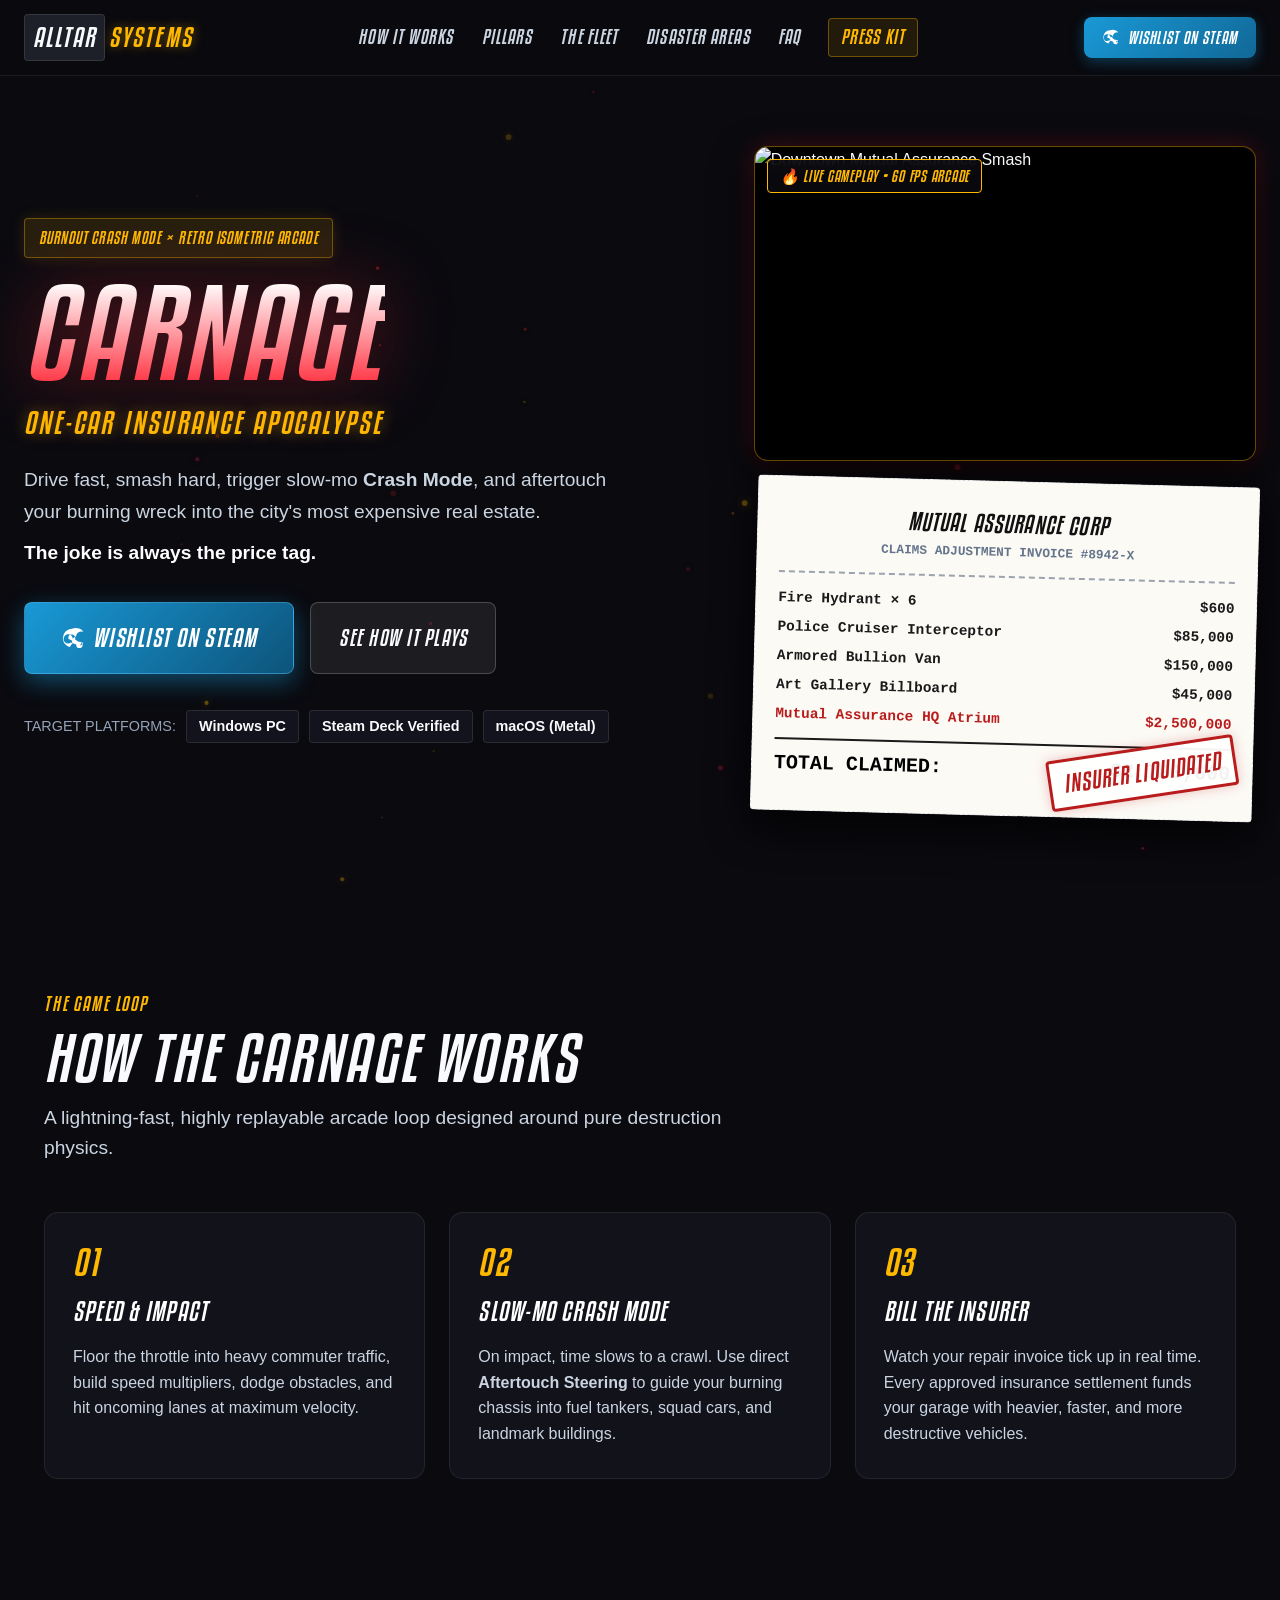
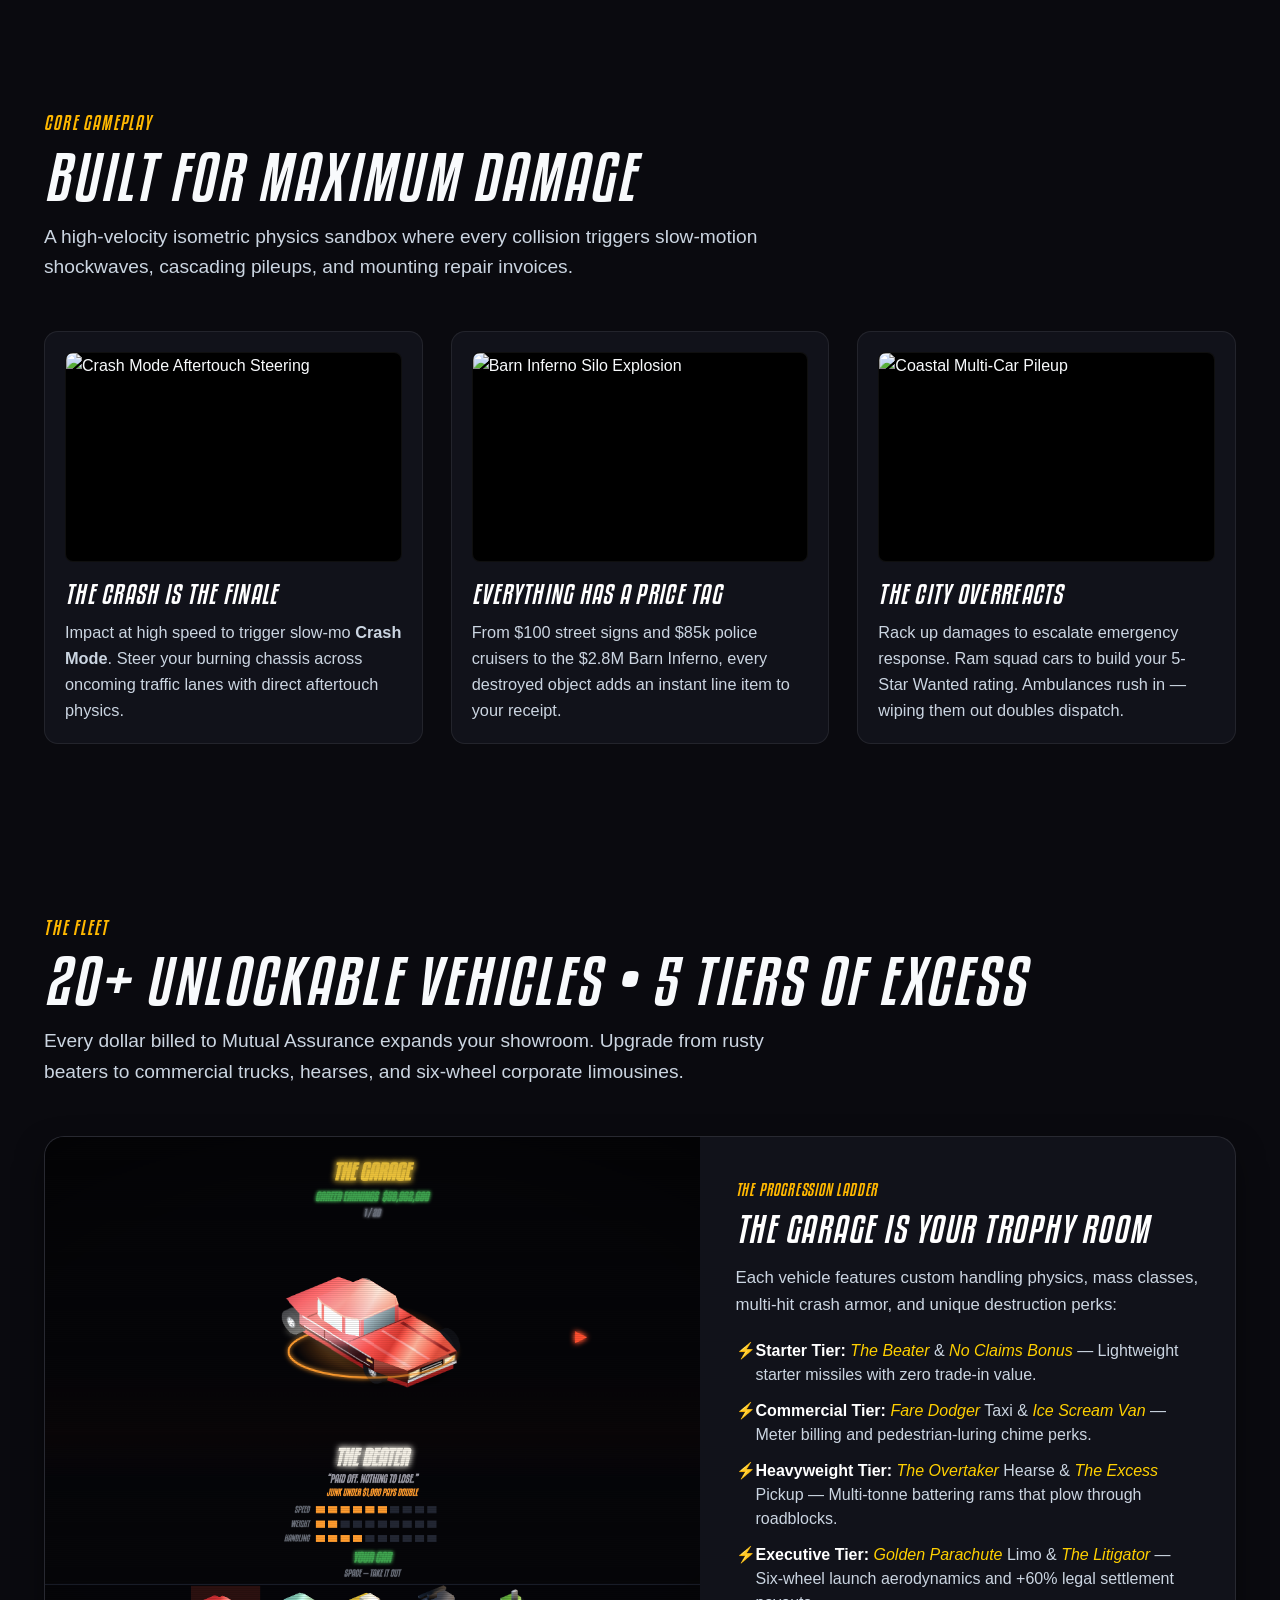
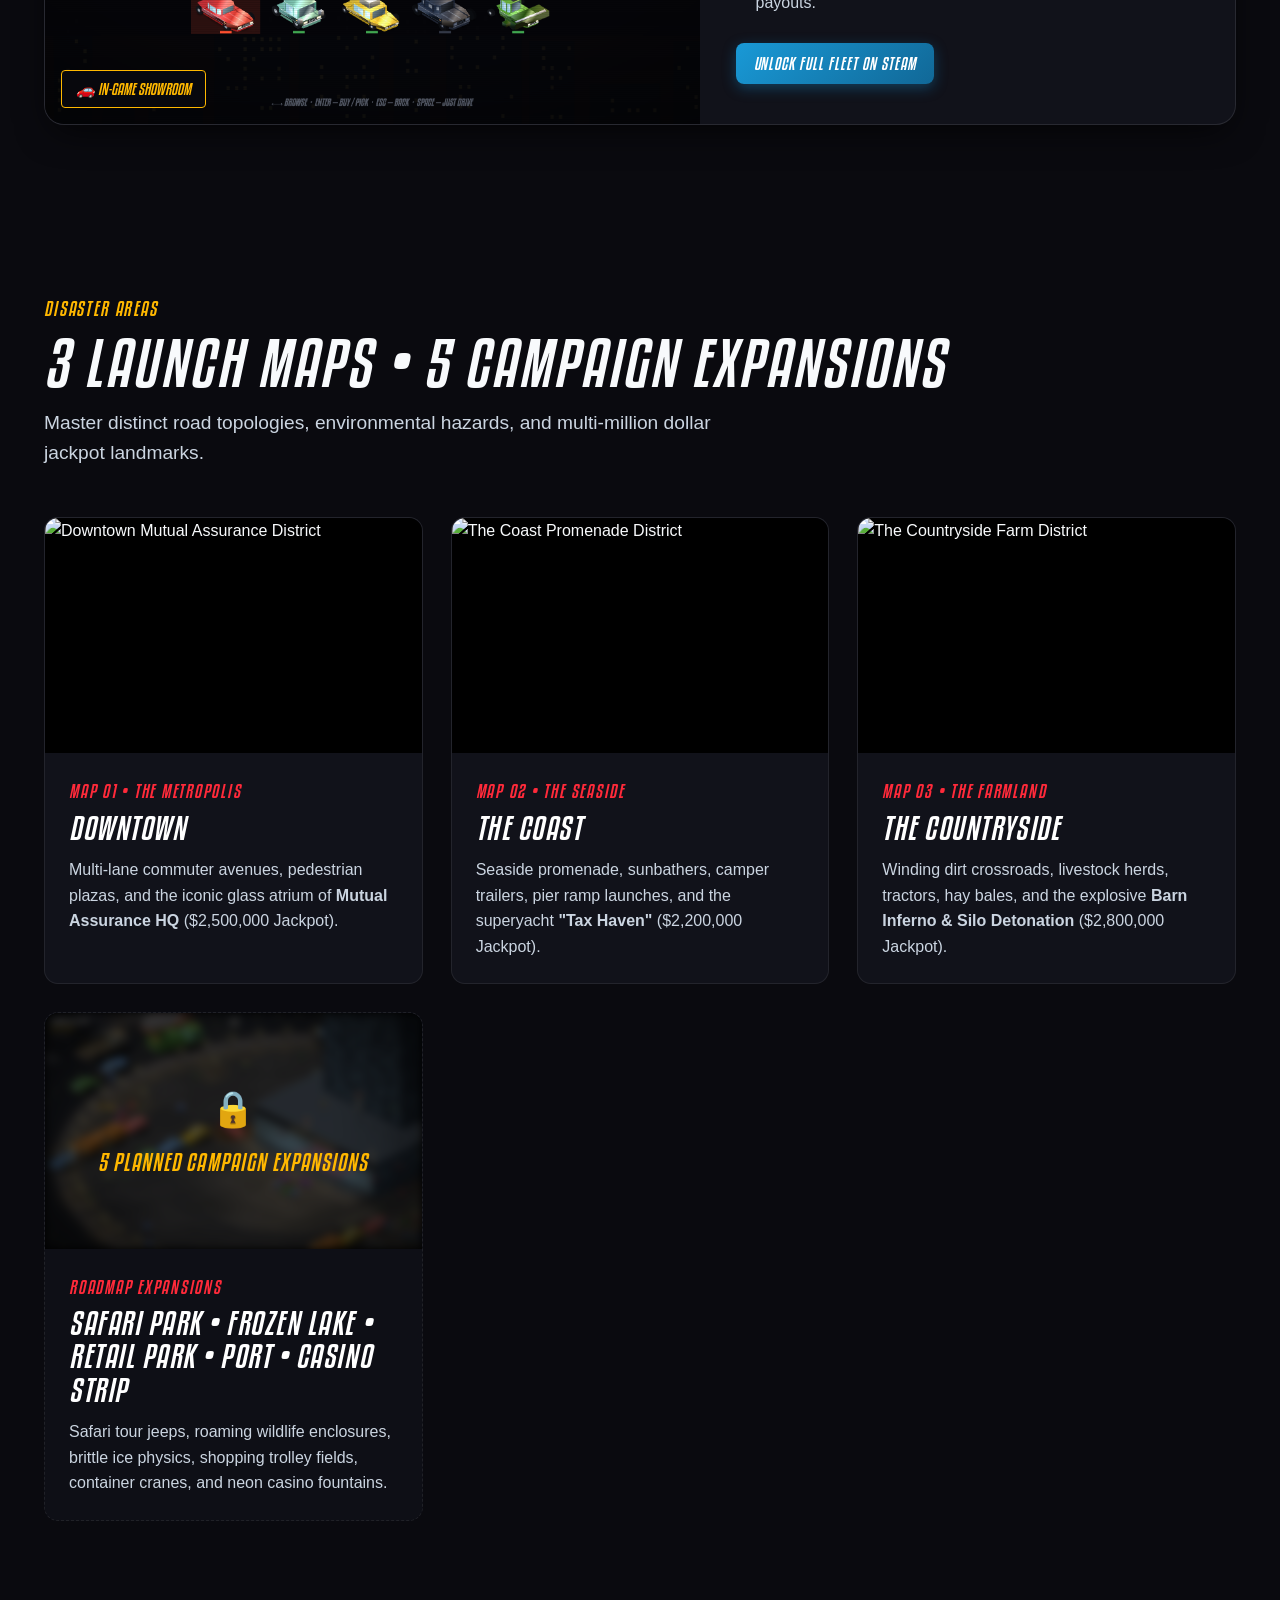
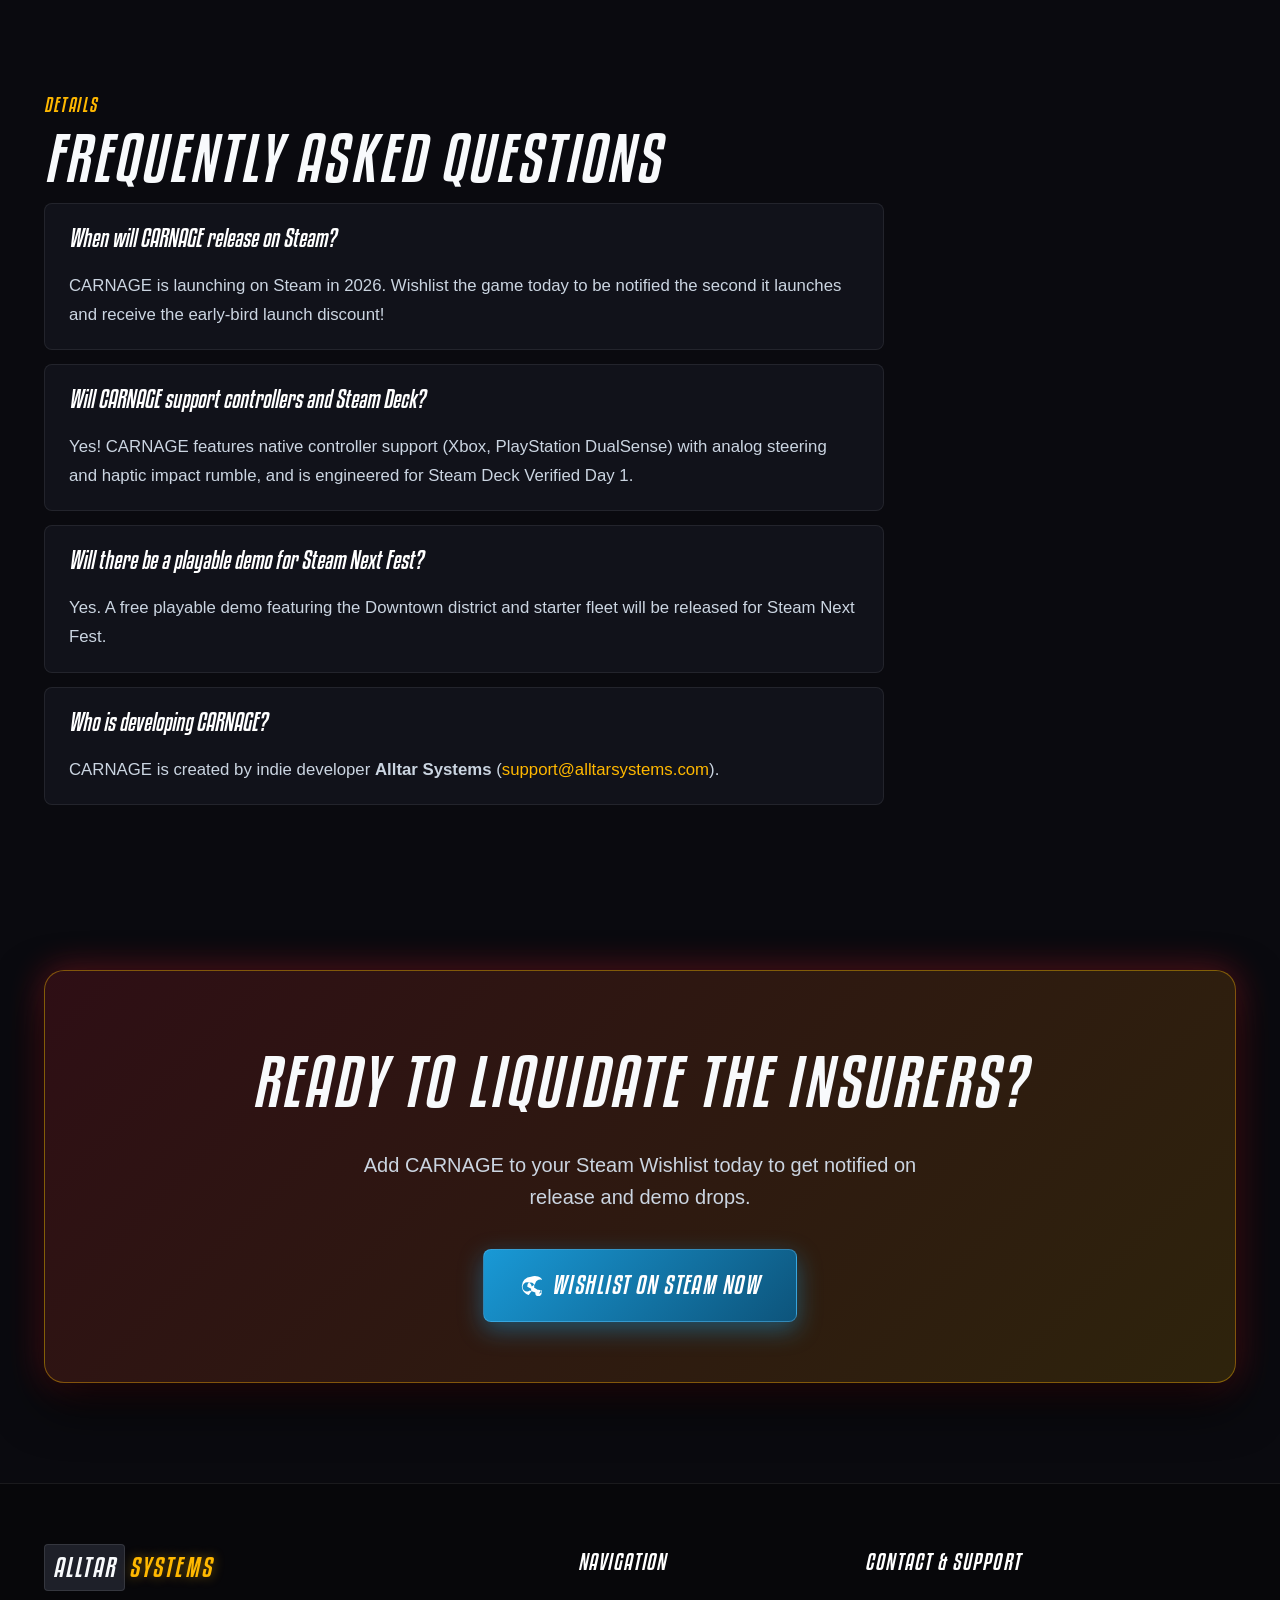
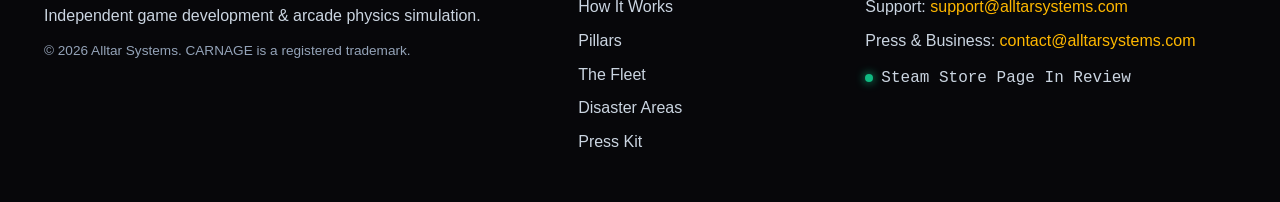
==== index.html @ 38f6889c "Update: Replace Airport with Safari Park in upcoming campaign expansions roadmap" ====
<!DOCTYPE html>
<html lang="en">
<head>
  <meta charset="UTF-8">
  <meta name="viewport" content="width=device-width, initial-scale=1.0">
  <title>CARNAGE — Isometric Crash-for-Cash Arcade Driving | Alltar Systems</title>
  <meta name="description" content="Chaotic isometric crash-for-cash driving. Smash fast, trigger slow-mo Crash Mode, aftertouch your burning wreck into the city's most expensive real estate, and get the itemised invoice.">
  
  <!-- Open Graph / Social Meta -->
  <meta property="og:type" content="website">
  <meta property="og:url" content="https://alltarsystems.com/">
  <meta property="og:title" content="CARNAGE — Isometric Crash-for-Cash Driving">
  <meta property="og:description" content="Drive fast, crash big, aftertouch your burning chassis into Mutual Assurance HQ, and get the itemised invoice. Wishlist on Steam now!">
  <meta property="og:image" content="assets/screenshots/steam_shot_01_downtown_smash.png">
  
  <link rel="stylesheet" href="styles.css">
</head>
<body>

  <!-- Ambient Particle Canvas -->
  <canvas id="ambient-canvas"></canvas>

  <!-- Navigation Bar -->
  <header class="site-header">
    <div class="nav-container">
      <a href="#" class="brand-logo">
        <span class="logo-studio">ALLTAR</span><span class="logo-systems">SYSTEMS</span>
      </a>

      <nav class="nav-links">
        <a href="#how-it-works">How It Works</a>
        <a href="#pillars">Pillars</a>
        <a href="#garage">The Fleet</a>
        <a href="#districts">Disaster Areas</a>
        <a href="#faq">FAQ</a>
        <a href="presskit.html" class="nav-press">Press Kit</a>
      </nav>

      <div class="nav-cta">
        <a href="https://store.steampowered.com/app/1288244" target="_blank" rel="noopener" class="btn btn-steam-small">
          <svg class="steam-icon" viewBox="0 0 24 24" width="16" height="16" fill="currentColor">
            <path d="M12 2a10 10 0 0 0-10 10c0 4.7 3.2 8.6 7.6 9.7l2.8-4.1c-.2-.5-.3-1-.3-1.6 0-.3 0-.6.1-.9L8 12.8A3.6 3.6 0 0 1 8 12a3.8 3.8 0 0 1 3.8-3.8c2.1 0 3.8 1.7 3.8 3.8 0 .5-.1 1-.3 1.5l3.9 2.7c.3-.1.6-.2 1-.2 1.9 0 3.5 1.6 3.5 3.5 0 1.9-1.6 3.5-3.5 3.5a3.5 3.5 0 0 1-3.5-3.5v-.3L10.7 17a4.9 4.9 0 0 1-2.9 1 5 5 0 0 1-5-5 5 5 0 0 1 5-5c2.6 0 4.8 2 5 4.6l3.5-2.4c.1-.4.2-.7.4-1.1a5.9 5.9 0 0 1 5.8-4.1 6 6 0 0 1 6 6c0 3.2-2.5 5.8-5.6 6l-2.4 3.5A10 10 0 0 0 12 2z"/>
          </svg>
          Wishlist on Steam
        </a>
      </div>
    </div>
  </header>

  <!-- Hero Section -->
  <main>
    <section class="hero-section" id="hero">
      <div class="hero-content">
        <div class="badge-tag">BURNOUT CRASH MODE × RETRO ISOMETRIC ARCADE</div>
        <h1 class="hero-title">
          <span class="title-carnage">CARNAGE</span>
        </h1>
        <p class="hero-tagline">ONE-CAR INSURANCE APOCALYPSE</p>
        <p class="hero-subtitle">
          Drive fast, smash hard, trigger slow-mo <strong>Crash Mode</strong>, and aftertouch your burning wreck into the city's most expensive real estate. 
          <span class="highlight-punch">The joke is always the price tag.</span>
        </p>

        <div class="hero-actions">
          <a href="https://store.steampowered.com/app/1288244" target="_blank" rel="noopener" class="btn btn-steam-large">
            <svg class="steam-icon-large" viewBox="0 0 24 24" width="22" height="22" fill="currentColor">
              <path d="M12 2a10 10 0 0 0-10 10c0 4.7 3.2 8.6 7.6 9.7l2.8-4.1c-.2-.5-.3-1-.3-1.6 0-.3 0-.6.1-.9L8 12.8A3.6 3.6 0 0 1 8 12a3.8 3.8 0 0 1 3.8-3.8c2.1 0 3.8 1.7 3.8 3.8 0 .5-.1 1-.3 1.5l3.9 2.7c.3-.1.6-.2 1-.2 1.9 0 3.5 1.6 3.5 3.5 0 1.9-1.6 3.5-3.5 3.5a3.5 3.5 0 0 1-3.5-3.5v-.3L10.7 17a4.9 4.9 0 0 1-2.9 1 5 5 0 0 1-5-5 5 5 0 0 1 5-5c2.6 0 4.8 2 5 4.6l3.5-2.4c.1-.4.2-.7.4-1.1a5.9 5.9 0 0 1 5.8-4.1 6 6 0 0 1 6 6c0 3.2-2.5 5.8-5.6 6l-2.4 3.5A10 10 0 0 0 12 2z"/>
            </svg>
            <span>WISHLIST ON STEAM</span>
          </a>
          <a href="#how-it-works" class="btn btn-secondary">
            See How It Plays
          </a>
        </div>

        <div class="hero-platforms">
          <span>TARGET PLATFORMS:</span>
          <span class="platform-chip">Windows PC</span>
          <span class="platform-chip">Steam Deck Verified</span>
          <span class="platform-chip">macOS (Metal)</span>
        </div>
      </div>

      <!-- Hero Media & Hologram Stack -->
      <div class="hero-media-wrap">
        <div class="hero-gif-card">
          <div class="hero-gif-badge">🔥 LIVE GAMEPLAY • 60 FPS ARCADE</div>
          <img src="assets/gifs/downtown_breaking_glass.gif" alt="Downtown Mutual Assurance Smash" class="hero-gif-img">
        </div>

        <!-- Receipt Hologram Widget -->
        <div class="receipt-card">
          <div class="receipt-header">
            <div class="receipt-brand">MUTUAL ASSURANCE CORP</div>
            <div class="receipt-sub">CLAIMS ADJUSTMENT INVOICE #8942-X</div>
          </div>
          <div class="receipt-body">
            <div class="receipt-line"><span>Fire Hydrant × 6</span><span>$600</span></div>
            <div class="receipt-line"><span>Police Cruiser Interceptor</span><span>$85,000</span></div>
            <div class="receipt-line"><span>Armored Bullion Van</span><span>$150,000</span></div>
            <div class="receipt-line"><span>Art Gallery Billboard</span><span>$45,000</span></div>
            <div class="receipt-line highlight"><span>Mutual Assurance HQ Atrium</span><span>$2,500,000</span></div>
            <div class="receipt-divider"></div>
            <div class="receipt-line total"><span>TOTAL CLAIMED:</span><span>$2,780,600</span></div>
          </div>
          <div class="receipt-stamp">INSURER LIQUIDATED</div>
        </div>
      </div>
    </section>

    <!-- 3-Step Game Loop Section -->
    <section class="section" id="how-it-works">
      <div class="container">
        <div class="section-badge">THE GAME LOOP</div>
        <h2 class="section-title">HOW THE CARNAGE WORKS</h2>
        <p class="section-subtitle">A lightning-fast, highly replayable arcade loop designed around pure destruction physics.</p>

        <div class="loop-grid">
          <div class="loop-card">
            <div class="step-num">01</div>
            <h3>SPEED & IMPACT</h3>
            <p>Floor the throttle into heavy commuter traffic, build speed multipliers, dodge obstacles, and hit oncoming lanes at maximum velocity.</p>
          </div>

          <div class="loop-card">
            <div class="step-num">02</div>
            <h3>SLOW-MO CRASH MODE</h3>
            <p>On impact, time slows to a crawl. Use direct <strong>Aftertouch Steering</strong> to guide your burning chassis into fuel tankers, squad cars, and landmark buildings.</p>
          </div>

          <div class="loop-card">
            <div class="step-num">03</div>
            <h3>BILL THE INSURER</h3>
            <p>Watch your repair invoice tick up in real time. Every approved insurance settlement funds your garage with heavier, faster, and more destructive vehicles.</p>
          </div>
        </div>
      </div>
    </section>

    <!-- Gameplay Pillars Section -->
    <section class="section pillars-section" id="pillars">
      <div class="container">
        <div class="section-badge">CORE GAMEPLAY</div>
        <h2 class="section-title">BUILT FOR MAXIMUM DAMAGE</h2>
        <p class="section-subtitle">A high-velocity isometric physics sandbox where every collision triggers slow-motion shockwaves, cascading pileups, and mounting repair invoices.</p>

        <div class="pillars-grid">
          <div class="pillar-card">
            <div class="pillar-media">
              <img src="assets/gifs/downtown_wreck_mode.gif" alt="Crash Mode Aftertouch Steering" class="pillar-gif">
            </div>
            <h3>THE CRASH IS THE FINALE</h3>
            <p>Impact at high speed to trigger slow-mo <strong>Crash Mode</strong>. Steer your burning chassis across oncoming traffic lanes with direct aftertouch physics.</p>
          </div>

          <div class="pillar-card">
            <div class="pillar-media">
              <img src="assets/gifs/countryside_wreck_inferno.gif" alt="Barn Inferno Silo Explosion" class="pillar-gif">
            </div>
            <h3>EVERYTHING HAS A PRICE TAG</h3>
            <p>From $100 street signs and $85k police cruisers to the $2.8M Barn Inferno, every destroyed object adds an instant line item to your receipt.</p>
          </div>

          <div class="pillar-card">
            <div class="pillar-media">
              <img src="assets/gifs/coastal_wreck_pileup.gif" alt="Coastal Multi-Car Pileup" class="pillar-gif">
            </div>
            <h3>THE CITY OVERREACTS</h3>
            <p>Rack up damages to escalate emergency response. Ram squad cars to build your 5-Star Wanted rating. Ambulances rush in — wiping them out doubles dispatch.</p>
          </div>
        </div>
      </div>
    </section>

    <!-- Garage Showcase (Screenshot-First, Teasing the Fleet) -->
    <section class="section garage-section" id="garage">
      <div class="container">
        <div class="section-badge">THE FLEET</div>
        <h2 class="section-title">20+ UNLOCKABLE VEHICLES • 5 TIERS OF EXCESS</h2>
        <p class="section-subtitle">Every dollar billed to Mutual Assurance expands your showroom. Upgrade from rusty beaters to commercial trucks, hearses, and six-wheel corporate limousines.</p>

        <div class="garage-feature-card">
          <div class="garage-feature-media">
            <img src="assets/screenshots/steam_shot_04_garage_showroom.png" alt="CARNAGE Garage Showroom Turntable" class="garage-feature-img">
            <div class="garage-media-tag">🚗 IN-GAME SHOWROOM</div>
          </div>
          <div class="garage-feature-details">
            <div class="garage-badge">THE PROGRESSION LADDER</div>
            <h3>THE GARAGE IS YOUR TROPHY ROOM</h3>
            <p>Each vehicle features custom handling physics, mass classes, multi-hit crash armor, and unique destruction perks:</p>
            
            <ul class="fleet-highlights">
              <li><strong>Starter Tier:</strong> <em>The Beater</em> & <em>No Claims Bonus</em> — Lightweight starter missiles with zero trade-in value.</li>
              <li><strong>Commercial Tier:</strong> <em>Fare Dodger</em> Taxi & <em>Ice Scream Van</em> — Meter billing and pedestrian-luring chime perks.</li>
              <li><strong>Heavyweight Tier:</strong> <em>The Overtaker</em> Hearse & <em>The Excess</em> Pickup — Multi-tonne battering rams that plow through roadblocks.</li>
              <li><strong>Executive Tier:</strong> <em>Golden Parachute</em> Limo & <em>The Litigator</em> — Six-wheel launch aerodynamics and +60% legal settlement payouts.</li>
            </ul>

            <div class="garage-cta-row">
              <a href="https://store.steampowered.com/app/1288244" target="_blank" rel="noopener" class="btn btn-steam-small">
                Unlock Full Fleet on Steam
              </a>
            </div>
          </div>
        </div>
      </div>
    </section>

    <!-- Disaster Areas (Maps) Section -->
    <section class="section districts-section" id="districts">
      <div class="container">
        <div class="section-badge">DISASTER AREAS</div>
        <h2 class="section-title">3 LAUNCH MAPS • 5 CAMPAIGN EXPANSIONS</h2>
        <p class="section-subtitle">Master distinct road topologies, environmental hazards, and multi-million dollar jackpot landmarks.</p>

        <div class="districts-grid">
          <!-- District 01 -->
          <div class="district-card">
            <div class="district-img-wrap">
              <img src="assets/gifs/downtown_breaking_glass.gif" alt="Downtown Mutual Assurance District" class="district-img">
            </div>
            <div class="district-content">
              <div class="district-header">MAP 01 • THE METROPOLIS</div>
              <h3>DOWNTOWN</h3>
              <p>Multi-lane commuter avenues, pedestrian plazas, and the iconic glass atrium of <strong>Mutual Assurance HQ</strong> ($2,500,000 Jackpot).</p>
            </div>
          </div>

          <!-- District 02 -->
          <div class="district-card">
            <div class="district-img-wrap">
              <img src="assets/gifs/coastal_town_drive.gif" alt="The Coast Promenade District" class="district-img">
            </div>
            <div class="district-content">
              <div class="district-header">MAP 02 • THE SEASIDE</div>
              <h3>THE COAST</h3>
              <p>Seaside promenade, sunbathers, camper trailers, pier ramp launches, and the superyacht <strong>"Tax Haven"</strong> ($2,200,000 Jackpot).</p>
            </div>
          </div>

          <!-- District 03 -->
          <div class="district-card">
            <div class="district-img-wrap">
              <img src="assets/gifs/countryside_farm_drive.gif" alt="The Countryside Farm District" class="district-img">
            </div>
            <div class="district-content">
              <div class="district-header">MAP 03 • THE FARMLAND</div>
              <h3>THE COUNTRYSIDE</h3>
              <p>Winding dirt crossroads, livestock herds, tractors, hay bales, and the explosive <strong>Barn Inferno & Silo Detonation</strong> ($2,800,000 Jackpot).</p>
            </div>
          </div>

          <!-- Teaser Card -->
          <div class="district-card locked">
            <div class="district-img-wrap locked-preview">
              <img src="assets/screenshots/landing_hero_downtown.png" alt="Campaign Roadmap" class="district-img blur-bg">
              <div class="locked-overlay-text">
                <span class="locked-icon">🔒</span>
                <h4>5 PLANNED CAMPAIGN EXPANSIONS</h4>
              </div>
            </div>
            <div class="district-content">
              <div class="district-header">ROADMAP EXPANSIONS</div>
              <h3>SAFARI PARK • FROZEN LAKE • RETAIL PARK • PORT • CASINO STRIP</h3>
              <p>Safari tour jeeps, roaming wildlife enclosures, brittle ice physics, shopping trolley fields, container cranes, and neon casino fountains.</p>
            </div>
          </div>
        </div>
      </div>
    </section>

    <!-- FAQ Section -->
    <section class="section faq-section" id="faq">
      <div class="container">
        <div class="section-badge">DETAILS</div>
        <h2 class="section-title">FREQUENTLY ASKED QUESTIONS</h2>

        <div class="faq-accordion">
          <div class="faq-item">
            <button class="faq-question">When will CARNAGE release on Steam?</button>
            <div class="faq-answer">
              <p>CARNAGE is launching on Steam in 2026. Wishlist the game today to be notified the second it launches and receive the early-bird launch discount!</p>
            </div>
          </div>

          <div class="faq-item">
            <button class="faq-question">Will CARNAGE support controllers and Steam Deck?</button>
            <div class="faq-answer">
              <p>Yes! CARNAGE features native controller support (Xbox, PlayStation DualSense) with analog steering and haptic impact rumble, and is engineered for Steam Deck Verified Day 1.</p>
            </div>
          </div>

          <div class="faq-item">
            <button class="faq-question">Will there be a playable demo for Steam Next Fest?</button>
            <div class="faq-answer">
              <p>Yes. A free playable demo featuring the Downtown district and starter fleet will be released for Steam Next Fest.</p>
            </div>
          </div>

          <div class="faq-item">
            <button class="faq-question">Who is developing CARNAGE?</button>
            <div class="faq-answer">
              <p>CARNAGE is created by indie developer <strong>Alltar Systems</strong> (<a href="mailto:support@alltarsystems.com" style="color: var(--accent-gold);">support@alltarsystems.com</a>).</p>
            </div>
          </div>
        </div>
      </div>
    </section>

    <!-- Wishlist Banner CTA -->
    <section class="section cta-banner">
      <div class="container">
        <div class="cta-box">
          <h2>READY TO LIQUIDATE THE INSURERS?</h2>
          <p>Add CARNAGE to your Steam Wishlist today to get notified on release and demo drops.</p>
          <a href="https://store.steampowered.com/app/1288244" target="_blank" rel="noopener" class="btn btn-steam-large">
            <svg class="steam-icon-large" viewBox="0 0 24 24" width="22" height="22" fill="currentColor">
              <path d="M12 2a10 10 0 0 0-10 10c0 4.7 3.2 8.6 7.6 9.7l2.8-4.1c-.2-.5-.3-1-.3-1.6 0-.3 0-.6.1-.9L8 12.8A3.6 3.6 0 0 1 8 12a3.8 3.8 0 0 1 3.8-3.8c2.1 0 3.8 1.7 3.8 3.8 0 .5-.1 1-.3 1.5l3.9 2.7c.3-.1.6-.2 1-.2 1.9 0 3.5 1.6 3.5 3.5 0 1.9-1.6 3.5-3.5 3.5a3.5 3.5 0 0 1-3.5-3.5v-.3L10.7 17a4.9 4.9 0 0 1-2.9 1 5 5 0 0 1-5-5 5 5 0 0 1 5-5c2.6 0 4.8 2 5 4.6l3.5-2.4c.1-.4.2-.7.4-1.1a5.9 5.9 0 0 1 5.8-4.1 6 6 0 0 1 6 6c0 3.2-2.5 5.8-5.6 6l-2.4 3.5A10 10 0 0 0 12 2z"/>
            </svg>
            <span>WISHLIST ON STEAM NOW</span>
          </a>
        </div>
      </div>
    </section>
  </main>

  <!-- Footer -->
  <footer class="site-footer">
    <div class="container footer-content">
      <div class="footer-brand">
        <div class="brand-logo">
          <span class="logo-studio">ALLTAR</span><span class="logo-systems">SYSTEMS</span>
        </div>
        <p class="footer-tagline">Independent game development & arcade physics simulation.</p>
        <p class="footer-legal">© 2026 Alltar Systems. CARNAGE is a registered trademark.</p>
      </div>

      <div class="footer-links">
        <h4>Navigation</h4>
        <a href="#how-it-works">How It Works</a>
        <a href="#pillars">Pillars</a>
        <a href="#garage">The Fleet</a>
        <a href="#districts">Disaster Areas</a>
        <a href="presskit.html">Press Kit</a>
      </div>

      <div class="footer-contact">
        <h4>Contact & Support</h4>
        <p>Support: <a href="mailto:support@alltarsystems.com">support@alltarsystems.com</a></p>
        <p>Press & Business: <a href="mailto:contact@alltarsystems.com">contact@alltarsystems.com</a></p>
        <p class="status-indicator"><span class="status-dot"></span> Steam Store Page In Review</p>
      </div>
    </div>
  </footer>

  <script src="script.js"></script>
</body>
</html>
---- styles.css ----
/* ==========================================================================
   CARNAGE & ALLTAR SYSTEMS — Master Stylesheet
   Burnout 3: Takedown High-Octane Arcade Aesthetic (Kenyan Coffee)
   ========================================================================== */

/* Local & Web Font Declarations */
@font-face {
  font-family: 'Kenyan Coffee';
  src: url('assets/fonts/Kenyan Coffee Rg It.otf') format('opentype');
  font-weight: 700;
  font-style: italic;
  font-display: swap;
}

@import url('https://fonts.cdnfonts.com/css/kenyan-coffee');
@import url('https://fonts.googleapis.com/css2?family=Chakra+Petch:ital,wght@0,400;0,600;0,700;1,700&family=Inter:wght@300;400;500;600;700;800&family=JetBrains+Mono:wght@400;700;800&display=swap');

:root {
  --bg-primary: #0a0a0f;
  --bg-surface: #12131c;
  --bg-surface-hover: #191b26;
  --bg-card: rgba(18, 19, 28, 0.9);
  --bg-glass: rgba(15, 16, 24, 0.85);
  
  --accent-gold: #ffb800;
  --accent-gold-glow: rgba(255, 184, 0, 0.45);
  --accent-yellow: #ffd000;
  --accent-red: #ff2a3a;
  --accent-red-glow: rgba(255, 42, 58, 0.4);
  --accent-steam: #66c0f4;
  --accent-steam-btn: #1999d6;
  --accent-green: #10b981;
  
  --text-main: #f8fafc;
  --text-muted: #cbd5e1;
  --text-dim: #94a3b8;
  
  --font-display: 'Kenyan Coffee', 'Chakra Petch', 'Impact', sans-serif;
  --font-body: 'Inter', -apple-system, BlinkMacSystemFont, sans-serif;
  --font-mono: 'JetBrains Mono', monospace;
  
  --radius-sm: 4px;
  --radius-md: 8px;
  --radius-lg: 14px;
  --radius-xl: 20px;
  
  --shadow-card: 0 12px 36px -10px rgba(0, 0, 0, 0.8);
  --shadow-glow-red: 0 0 30px var(--accent-red-glow);
  --shadow-glow-gold: 0 0 30px var(--accent-gold-glow);
}

/* Reset & Base Setup */
*, *::before, *::after {
  box-sizing: border-box;
  margin: 0;
  padding: 0;
}

html {
  scroll-behavior: smooth;
  background-color: var(--bg-primary);
  color: var(--text-main);
  font-family: var(--font-body);
  line-height: 1.6;
}

body {
  overflow-x: hidden;
  position: relative;
  min-height: 100vh;
}

/* Ambient Canvas */
#ambient-canvas {
  position: fixed;
  top: 0;
  left: 0;
  width: 100vw;
  height: 100vh;
  pointer-events: none;
  z-index: 0;
  opacity: 0.5;
}

/* Typography Helpers - Burnout 3 Slanted Arcade Style */
h1, h2, h3, h4, .brand-logo, .badge-tag, .btn, .section-badge, .district-header, .receipt-brand, .receipt-stamp, .step-num, .garage-badge {
  font-family: var(--font-display);
  font-style: italic;
  letter-spacing: 0.05em;
  font-weight: 700;
  text-transform: uppercase;
}

a {
  color: inherit;
  text-decoration: none;
  transition: all 0.2s ease;
}

.container {
  max-width: 1240px;
  margin: 0 auto;
  padding: 0 24px;
  position: relative;
  z-index: 1;
}

/* ==========================================================================
   Header & Navigation
   ========================================================================== */
.site-header {
  position: sticky;
  top: 0;
  width: 100%;
  background: rgba(10, 10, 15, 0.92);
  backdrop-filter: blur(14px);
  -webkit-backdrop-filter: blur(14px);
  border-bottom: 1px solid rgba(255, 255, 255, 0.08);
  z-index: 100;
  padding: 14px 0;
}

.nav-container {
  max-width: 1280px;
  margin: 0 auto;
  padding: 0 24px;
  display: flex;
  align-items: center;
  justify-content: space-between;
}

.brand-logo {
  display: flex;
  align-items: center;
  font-size: 1.6rem;
  letter-spacing: 0.08em;
  font-style: italic;
}

.logo-studio {
  color: var(--text-main);
  padding: 2px 8px;
  background: #1e2029;
  border-radius: var(--radius-sm);
  margin-right: 4px;
  border: 1px solid rgba(255,255,255,0.1);
}

.logo-systems {
  color: var(--accent-gold);
  text-shadow: 0 0 12px var(--accent-gold-glow);
}

.nav-links {
  display: flex;
  gap: 28px;
  align-items: center;
}

.nav-links a {
  font-family: var(--font-display);
  font-style: italic;
  font-size: 1.15rem;
  letter-spacing: 0.06em;
  color: var(--text-muted);
  text-transform: uppercase;
}

.nav-links a:hover {
  color: var(--accent-gold);
  text-shadow: 0 0 10px var(--accent-gold-glow);
}

.nav-press {
  padding: 4px 12px;
  border: 1px solid rgba(255, 184, 0, 0.35);
  border-radius: var(--radius-sm);
  color: var(--accent-gold) !important;
  background: rgba(255, 184, 0, 0.1);
}

/* ==========================================================================
   Buttons & CTAs
   ========================================================================== */
.btn {
  display: inline-flex;
  align-items: center;
  justify-content: center;
  gap: 10px;
  font-family: var(--font-display);
  font-style: italic;
  font-weight: 700;
  font-size: 1.2rem;
  letter-spacing: 0.06em;
  text-transform: uppercase;
  border-radius: var(--radius-md);
  border: none;
  cursor: pointer;
  padding: 12px 24px;
  transition: transform 0.15s ease, box-shadow 0.2s ease, background-color 0.2s ease;
}

.btn:active {
  transform: scale(0.98);
}

.btn-steam-small {
  background: linear-gradient(135deg, #1999d6 0%, #116897 100%);
  color: #fff;
  padding: 8px 18px;
  font-size: 1rem;
  box-shadow: 0 4px 14px rgba(25, 153, 214, 0.35);
}

.btn-steam-small:hover {
  background: linear-gradient(135deg, #23abed 0%, #157bb3 100%);
  box-shadow: 0 6px 20px rgba(25, 153, 214, 0.55);
  transform: translateY(-2px);
}

.btn-steam-large {
  background: linear-gradient(135deg, #1999d6 0%, #0d547b 100%);
  color: #fff;
  padding: 16px 36px;
  font-size: 1.5rem;
  border-radius: var(--radius-md);
  box-shadow: 0 8px 25px rgba(25, 153, 214, 0.45);
  border: 1px solid rgba(102, 192, 244, 0.4);
}

.btn-steam-large:hover {
  background: linear-gradient(135deg, #2bb7fc 0%, #157cb4 100%);
  box-shadow: 0 10px 30px rgba(25, 153, 214, 0.65);
  transform: translateY(-3px);
}

.btn-secondary {
  background: rgba(255, 255, 255, 0.08);
  border: 1px solid rgba(255, 255, 255, 0.2);
  color: var(--text-main);
  padding: 16px 28px;
  font-size: 1.3rem;
}

.btn-secondary:hover {
  background: rgba(255, 255, 255, 0.15);
  border-color: rgba(255, 255, 255, 0.35);
  transform: translateY(-3px);
}

/* ==========================================================================
   Hero Section
   ========================================================================== */
.hero-section {
  padding: 70px 24px 90px;
  max-width: 1280px;
  margin: 0 auto;
  display: grid;
  grid-template-columns: 1.15fr 0.85fr;
  gap: 50px;
  align-items: center;
  position: relative;
  z-index: 1;
}

.hero-content {
  display: flex;
  flex-direction: column;
  align-items: flex-start;
}

.badge-tag {
  display: inline-block;
  font-size: 1rem;
  color: var(--accent-gold);
  background: rgba(255, 184, 0, 0.12);
  border: 1px solid rgba(255, 184, 0, 0.35);
  padding: 6px 14px;
  border-radius: var(--radius-sm);
  margin-bottom: 20px;
  box-shadow: 0 0 15px rgba(255, 184, 0, 0.15);
}

.hero-title {
  font-size: clamp(4.5rem, 10vw, 7.5rem);
  line-height: 0.9;
  margin-bottom: 14px;
  letter-spacing: 0.04em;
  font-style: italic;
}

.title-carnage {
  background: linear-gradient(180deg, #ffffff 15%, #ff2a3a 90%);
  -webkit-background-clip: text;
  -webkit-text-fill-color: transparent;
  filter: drop-shadow(0 0 35px var(--accent-red-glow));
}

.hero-tagline {
  font-family: var(--font-display);
  font-style: italic;
  font-size: 1.8rem;
  font-weight: 700;
  color: var(--accent-gold);
  letter-spacing: 0.1em;
  margin-bottom: 18px;
  text-shadow: 0 0 15px var(--accent-gold-glow);
}

.hero-subtitle {
  font-size: 1.2rem;
  color: var(--text-muted);
  line-height: 1.7;
  margin-bottom: 32px;
  max-width: 600px;
}

.highlight-punch {
  display: block;
  margin-top: 8px;
  color: #fff;
  font-weight: 700;
}

.hero-actions {
  display: flex;
  flex-wrap: wrap;
  gap: 16px;
  margin-bottom: 36px;
}

.hero-platforms {
  display: flex;
  align-items: center;
  gap: 10px;
  font-size: 0.9rem;
  color: var(--text-dim);
  flex-wrap: wrap;
}

.platform-chip {
  background: var(--bg-surface);
  border: 1px solid rgba(255, 255, 255, 0.1);
  padding: 4px 12px;
  border-radius: var(--radius-sm);
  color: var(--text-main);
  font-weight: 600;
}

/* Hero Media & Receipt Stack */
.hero-media-wrap {
  display: flex;
  flex-direction: column;
  gap: 20px;
  perspective: 1000px;
}

.hero-gif-card {
  position: relative;
  background: #000;
  border-radius: var(--radius-lg);
  overflow: hidden;
  border: 1px solid rgba(255, 184, 0, 0.4);
  box-shadow: 0 15px 40px rgba(0, 0, 0, 0.8), 0 0 25px rgba(255, 42, 58, 0.25);
}

.hero-gif-img {
  width: 100%;
  display: block;
  aspect-ratio: 16 / 10;
  object-fit: cover;
}

.hero-gif-badge {
  position: absolute;
  top: 12px;
  left: 12px;
  background: rgba(10, 10, 15, 0.88);
  backdrop-filter: blur(8px);
  border: 1px solid var(--accent-gold);
  color: var(--accent-gold);
  font-family: var(--font-display);
  font-style: italic;
  font-size: 0.95rem;
  padding: 4px 12px;
  border-radius: var(--radius-sm);
  letter-spacing: 0.05em;
}

/* Receipt Hologram */
.receipt-card {
  background: #fcfaf5;
  color: #1a1a1a;
  font-family: var(--font-mono);
  padding: 24px 22px;
  border-radius: var(--radius-sm);
  box-shadow: 0 15px 40px rgba(0,0,0,0.8);
  position: relative;
  border: 1px dashed #d1d5db;
  transform: rotate(1.5deg);
  transition: transform 0.3s ease;
}

.receipt-card:hover {
  transform: rotate(0deg) scale(1.01);
}

.receipt-header {
  text-align: center;
  border-bottom: 2px dashed #9ca3af;
  padding-bottom: 12px;
  margin-bottom: 14px;
}

.receipt-brand {
  font-size: 1.45rem;
  color: #111;
}

.receipt-sub {
  font-size: 0.8rem;
  color: #64748b;
  font-weight: 700;
}

.receipt-body {
  font-size: 0.9rem;
}

.receipt-line {
  display: flex;
  justify-content: space-between;
  margin-bottom: 6px;
  font-weight: 600;
}

.receipt-line.highlight {
  font-weight: 800;
  color: #b91c1c;
}

.receipt-divider {
  border-bottom: 2px solid #1a1a1a;
  margin: 12px 0 8px;
}

.receipt-line.total {
  font-size: 1.25rem;
  font-weight: 800;
  color: #000;
}

.receipt-stamp {
  position: absolute;
  bottom: 20px;
  right: 15px;
  border: 3px solid #b91c1c;
  color: #b91c1c;
  font-size: 1.45rem;
  padding: 4px 12px;
  transform: rotate(-10deg);
  border-radius: var(--radius-sm);
  background: rgba(255, 255, 255, 0.95);
  box-shadow: 0 0 12px rgba(185, 28, 28, 0.25);
}

/* ==========================================================================
   Section Global Headers
   ========================================================================== */
.section {
  padding: 85px 0;
  position: relative;
  z-index: 1;
}

.section-badge {
  color: var(--accent-gold);
  font-size: 1.15rem;
  letter-spacing: 0.1em;
  margin-bottom: 8px;
}

.section-title {
  font-size: clamp(2.5rem, 5vw, 3.8rem);
  line-height: 1;
  margin-bottom: 14px;
}

.section-subtitle {
  font-size: 1.2rem;
  color: var(--text-muted);
  max-width: 720px;
  margin-bottom: 48px;
  line-height: 1.6;
}

/* ==========================================================================
   3-Step Game Loop Section
   ========================================================================== */
.loop-grid {
  display: grid;
  grid-template-columns: repeat(auto-fit, minmax(300px, 1fr));
  gap: 24px;
  margin-bottom: 60px;
}

.loop-card {
  background: var(--bg-card);
  border: 1px solid rgba(255, 255, 255, 0.08);
  border-radius: var(--radius-lg);
  padding: 32px 28px;
  position: relative;
  transition: transform 0.25s ease, border-color 0.25s ease;
}

.loop-card:hover {
  transform: translateY(-5px);
  border-color: var(--accent-gold);
  box-shadow: 0 15px 30px rgba(0, 0, 0, 0.6);
}

.step-num {
  font-size: 2.2rem;
  color: var(--accent-gold);
  line-height: 1;
  margin-bottom: 12px;
}

.loop-card h3 {
  font-size: 1.55rem;
  color: #fff;
  margin-bottom: 12px;
}

.loop-card p {
  color: var(--text-muted);
  font-size: 1rem;
  line-height: 1.6;
}

/* ==========================================================================
   Pillars Grid (With Gameplay GIFs)
   ========================================================================== */
.pillars-grid {
  display: grid;
  grid-template-columns: repeat(auto-fit, minmax(320px, 1fr));
  gap: 28px;
}

.pillar-card {
  background: var(--bg-card);
  border: 1px solid rgba(255, 255, 255, 0.08);
  padding: 20px;
  border-radius: var(--radius-lg);
  transition: transform 0.25s ease, border-color 0.25s ease, box-shadow 0.25s ease;
  display: flex;
  flex-direction: column;
}

.pillar-card:hover {
  transform: translateY(-5px);
  border-color: rgba(255, 184, 0, 0.4);
  background: var(--bg-surface-hover);
  box-shadow: 0 15px 30px rgba(0, 0, 0, 0.6), 0 0 20px rgba(255, 184, 0, 0.15);
}

.pillar-media {
  width: 100%;
  border-radius: var(--radius-md);
  overflow: hidden;
  margin-bottom: 18px;
  background: #000;
  border: 1px solid rgba(255, 255, 255, 0.06);
  aspect-ratio: 16 / 10;
}

.pillar-gif {
  width: 100%;
  height: 100%;
  object-fit: cover;
  display: block;
}

.pillar-card h3 {
  font-size: 1.6rem;
  margin-bottom: 10px;
  color: #fff;
  line-height: 1.1;
}

.pillar-card p {
  color: var(--text-muted);
  font-size: 1.02rem;
  line-height: 1.6;
}

/* ==========================================================================
   Garage Showcase (Screenshot-First)
   ========================================================================== */
.garage-feature-card {
  background: var(--bg-card);
  border: 1px solid rgba(255, 255, 255, 0.1);
  border-radius: var(--radius-xl);
  overflow: hidden;
  display: grid;
  grid-template-columns: 1.1fr 0.9fr;
  box-shadow: var(--shadow-card);
  align-items: center;
}

.garage-feature-media {
  position: relative;
  background: #000;
  height: 100%;
  min-height: 380px;
}

.garage-feature-img {
  width: 100%;
  height: 100%;
  object-fit: cover;
  display: block;
}

.garage-media-tag {
  position: absolute;
  bottom: 16px;
  left: 16px;
  background: rgba(10, 10, 15, 0.88);
  backdrop-filter: blur(8px);
  border: 1px solid var(--accent-gold);
  color: var(--accent-gold);
  font-family: var(--font-display);
  font-style: italic;
  font-size: 0.95rem;
  padding: 6px 14px;
  border-radius: var(--radius-sm);
}

.garage-feature-details {
  padding: 40px 36px;
}

.garage-badge {
  color: var(--accent-gold);
  font-size: 1rem;
  margin-bottom: 8px;
}

.garage-feature-details h3 {
  font-size: 2.2rem;
  color: #fff;
  margin-bottom: 16px;
  line-height: 1.1;
}

.garage-feature-details p {
  color: var(--text-muted);
  font-size: 1.05rem;
  line-height: 1.6;
  margin-bottom: 20px;
}

.fleet-highlights {
  list-style: none;
  margin-bottom: 28px;
  display: flex;
  flex-direction: column;
  gap: 12px;
}

.fleet-highlights li {
  font-size: 1rem;
  color: var(--text-muted);
  line-height: 1.5;
  padding-left: 20px;
  position: relative;
}

.fleet-highlights li::before {
  content: '⚡';
  position: absolute;
  left: 0;
  top: 0;
  color: var(--accent-gold);
}

.fleet-highlights strong {
  color: #fff;
}

.fleet-highlights em {
  color: var(--accent-yellow);
}

/* ==========================================================================
   Districts / Campaign Section (With Gameplay GIFs)
   ========================================================================== */
.districts-grid {
  display: grid;
  grid-template-columns: repeat(auto-fit, minmax(340px, 1fr));
  gap: 28px;
}

.district-card {
  background: var(--bg-card);
  border: 1px solid rgba(255, 255, 255, 0.08);
  border-radius: var(--radius-lg);
  overflow: hidden;
  transition: transform 0.25s ease, border-color 0.25s ease;
  display: flex;
  flex-direction: column;
}

.district-card:hover {
  transform: translateY(-5px);
  border-color: rgba(255, 42, 58, 0.4);
  box-shadow: 0 15px 30px rgba(0, 0, 0, 0.6), 0 0 25px rgba(255, 42, 58, 0.15);
}

.district-img-wrap {
  width: 100%;
  aspect-ratio: 16 / 10;
  overflow: hidden;
  background: #000;
  position: relative;
}

.district-img {
  width: 100%;
  height: 100%;
  object-fit: cover;
  display: block;
}

.district-content {
  padding: 24px;
}

.district-header {
  color: var(--accent-red);
  font-size: 1.1rem;
  letter-spacing: 0.1em;
  margin-bottom: 6px;
}

.district-card h3 {
  font-size: 1.9rem;
  color: #fff;
  margin-bottom: 12px;
  line-height: 1.1;
}

.district-card p {
  color: var(--text-muted);
  font-size: 1rem;
  line-height: 1.6;
}

.district-card.locked {
  background: rgba(18, 19, 28, 0.6);
  border-style: dashed;
}

.locked-preview {
  position: relative;
}

.blur-bg {
  filter: blur(4px) brightness(0.4);
}

.locked-overlay-text {
  position: absolute;
  inset: 0;
  display: flex;
  flex-direction: column;
  align-items: center;
  justify-content: center;
  gap: 8px;
  text-align: center;
  padding: 20px;
}

.locked-icon {
  font-size: 2.2rem;
}

.locked-overlay-text h4 {
  font-size: 1.4rem;
  color: var(--accent-gold);
}

/* ==========================================================================
   FAQ Section
   ========================================================================== */
.faq-accordion {
  max-width: 840px;
  display: flex;
  flex-direction: column;
  gap: 14px;
}

.faq-item {
  background: var(--bg-card);
  border: 1px solid rgba(255, 255, 255, 0.08);
  border-radius: var(--radius-md);
  overflow: hidden;
}

.faq-question {
  width: 100%;
  padding: 20px 24px;
  text-align: left;
  background: none;
  border: none;
  color: #fff;
  font-family: var(--font-display);
  font-style: italic;
  font-size: 1.45rem;
  cursor: pointer;
  display: flex;
  justify-content: space-between;
  align-items: center;
  transition: color 0.2s ease;
}

.faq-question:hover {
  color: var(--accent-gold);
}

.faq-answer {
  padding: 0 24px 20px;
  color: var(--text-muted);
  font-size: 1.05rem;
  line-height: 1.7;
}

/* ==========================================================================
   CTA Banner
   ========================================================================== */
.cta-banner {
  padding: 80px 0 100px;
}

.cta-box {
  background: linear-gradient(135deg, rgba(255, 42, 58, 0.15) 0%, rgba(255, 184, 0, 0.15) 100%);
  border: 1px solid rgba(255, 184, 0, 0.4);
  border-radius: var(--radius-xl);
  padding: 60px 40px;
  text-align: center;
  box-shadow: 0 20px 50px rgba(0, 0, 0, 0.8), 0 0 35px var(--accent-red-glow);
}

.cta-box h2 {
  font-size: clamp(2.5rem, 5vw, 4.2rem);
  margin-bottom: 16px;
}

.cta-box p {
  color: var(--text-muted);
  font-size: 1.25rem;
  max-width: 620px;
  margin: 0 auto 36px;
}

/* ==========================================================================
   Footer
   ========================================================================== */
.site-footer {
  border-top: 1px solid rgba(255, 255, 255, 0.08);
  background: #07070a;
  padding: 60px 0 40px;
}

.footer-content {
  display: grid;
  grid-template-columns: 2fr 1fr 1.5fr;
  gap: 40px;
}

.footer-brand .brand-logo {
  margin-bottom: 12px;
}

.footer-tagline {
  color: var(--text-muted);
  font-size: 1rem;
  margin-bottom: 12px;
}

.footer-legal {
  color: var(--text-dim);
  font-size: 0.85rem;
}

.footer-links h4, .footer-contact h4 {
  font-size: 1.35rem;
  color: #fff;
  margin-bottom: 16px;
}

.footer-links a {
  display: block;
  color: var(--text-muted);
  margin-bottom: 8px;
  font-size: 1rem;
}

.footer-links a:hover {
  color: var(--accent-gold);
}

.footer-contact p {
  color: var(--text-muted);
  margin-bottom: 8px;
  font-size: 1rem;
}

.footer-contact a {
  color: var(--accent-gold);
}

.status-indicator {
  display: flex;
  align-items: center;
  gap: 8px;
  font-family: var(--font-mono);
  font-size: 0.9rem;
  color: var(--text-muted);
  margin-top: 12px;
}

.status-dot {
  width: 8px;
  height: 8px;
  border-radius: 50%;
  background: var(--accent-green);
  box-shadow: 0 0 10px var(--accent-green);
}

/* Responsive Breakpoints */
@media (max-width: 960px) {
  .hero-section {
    grid-template-columns: 1fr;
    gap: 40px;
  }
  .garage-feature-card {
    grid-template-columns: 1fr;
  }
  .footer-content {
    grid-template-columns: 1fr;
  }
}
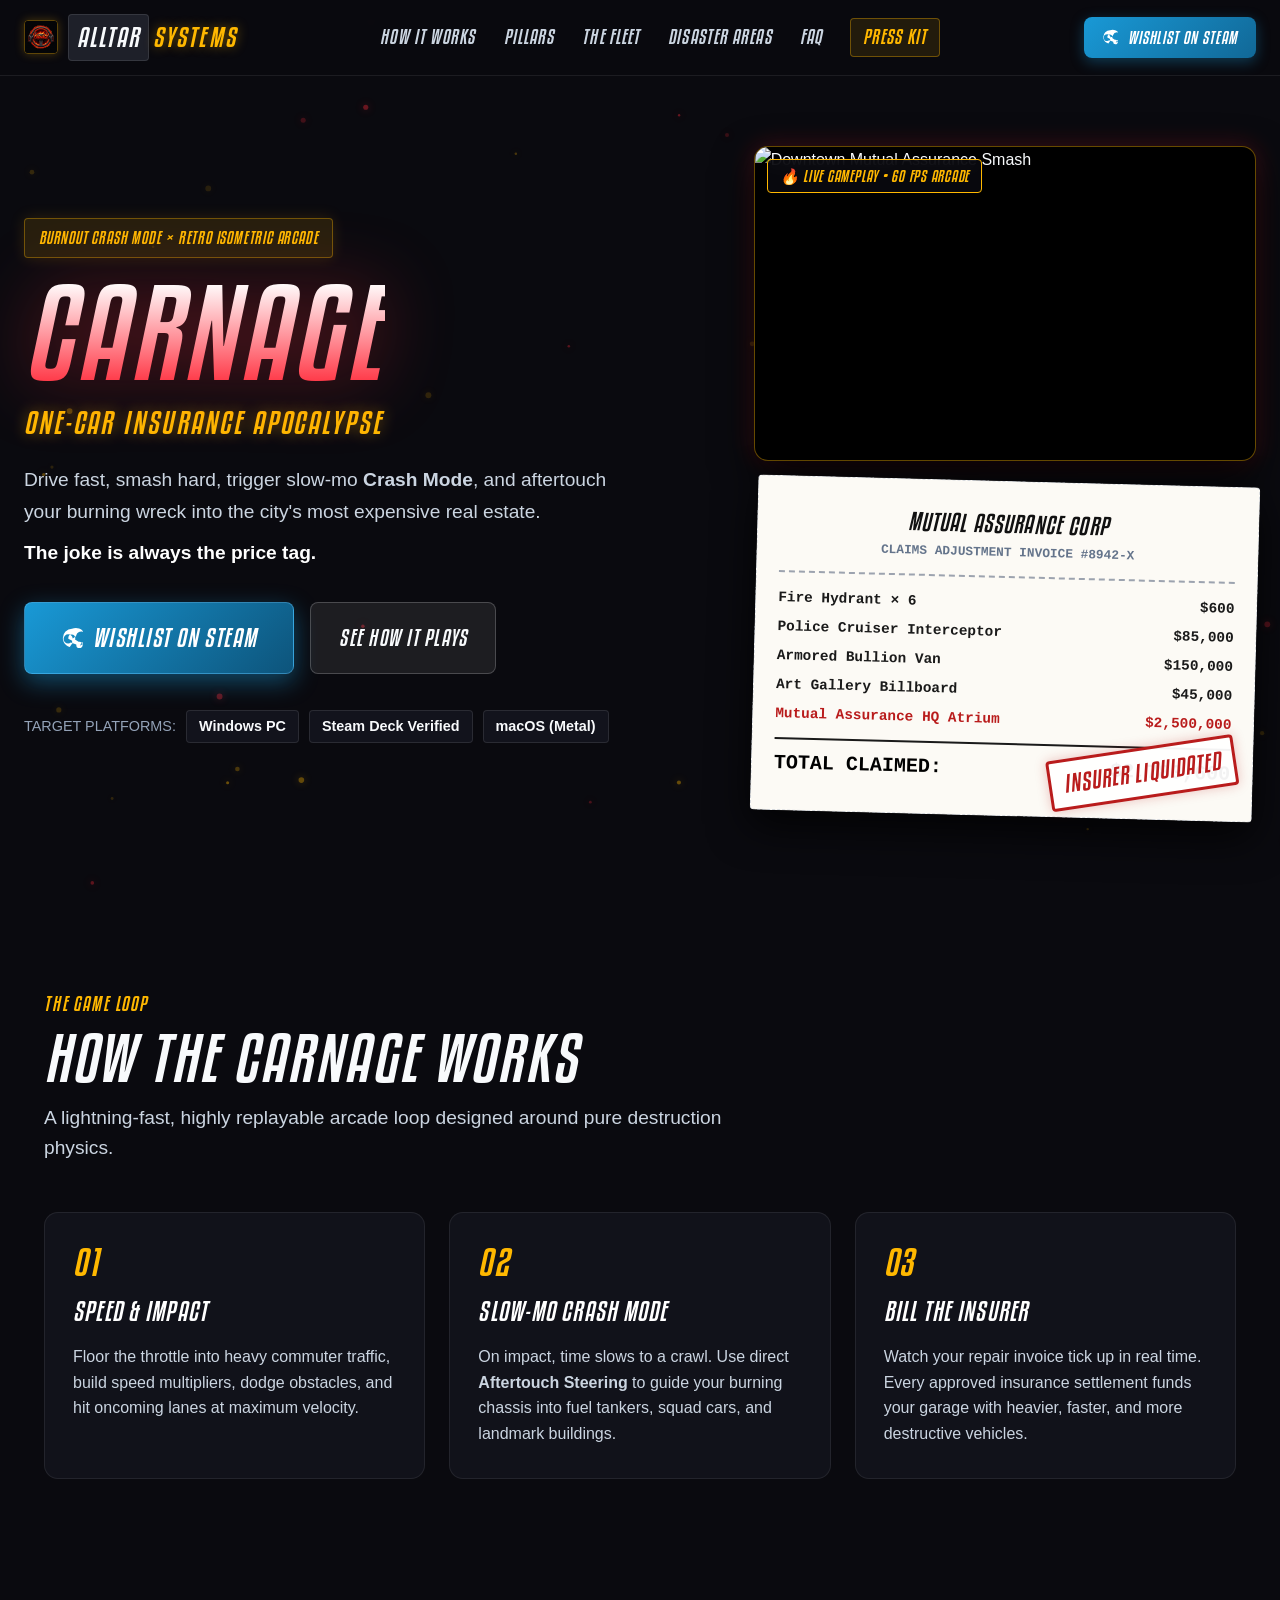
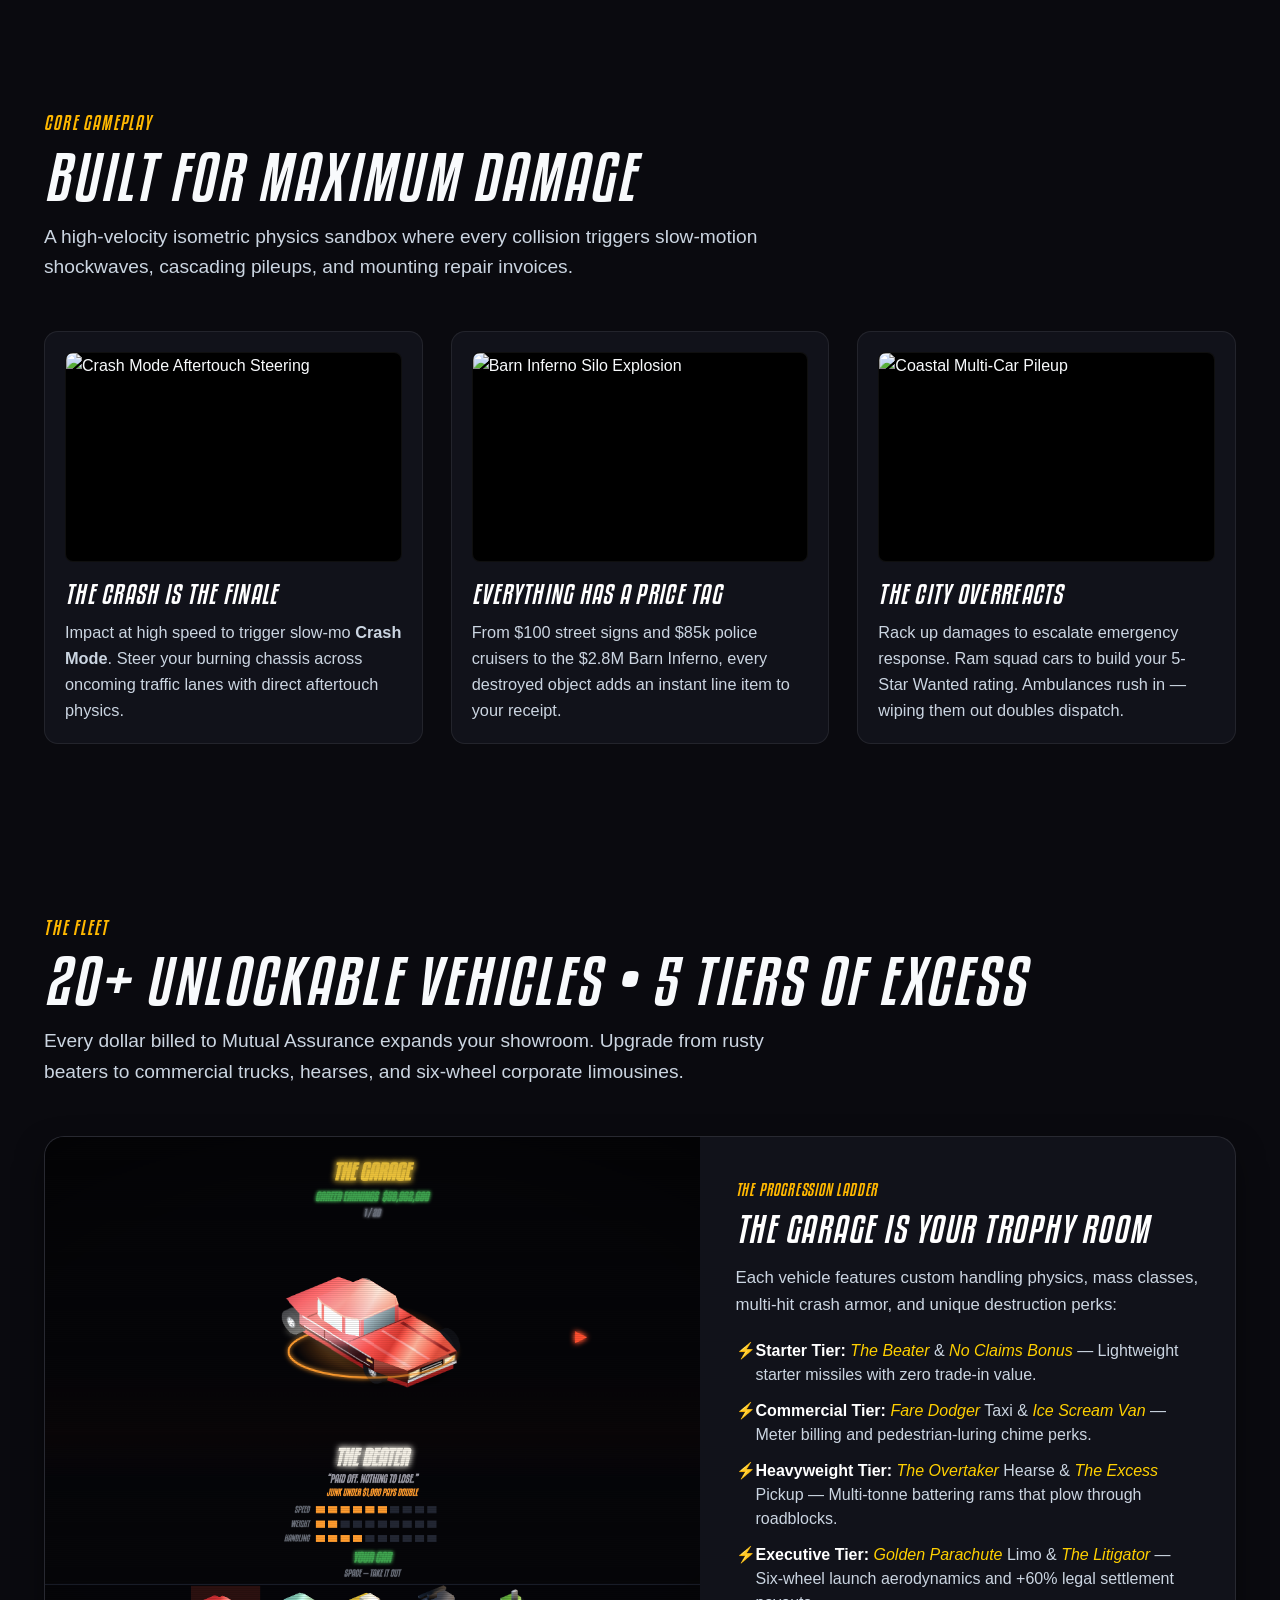
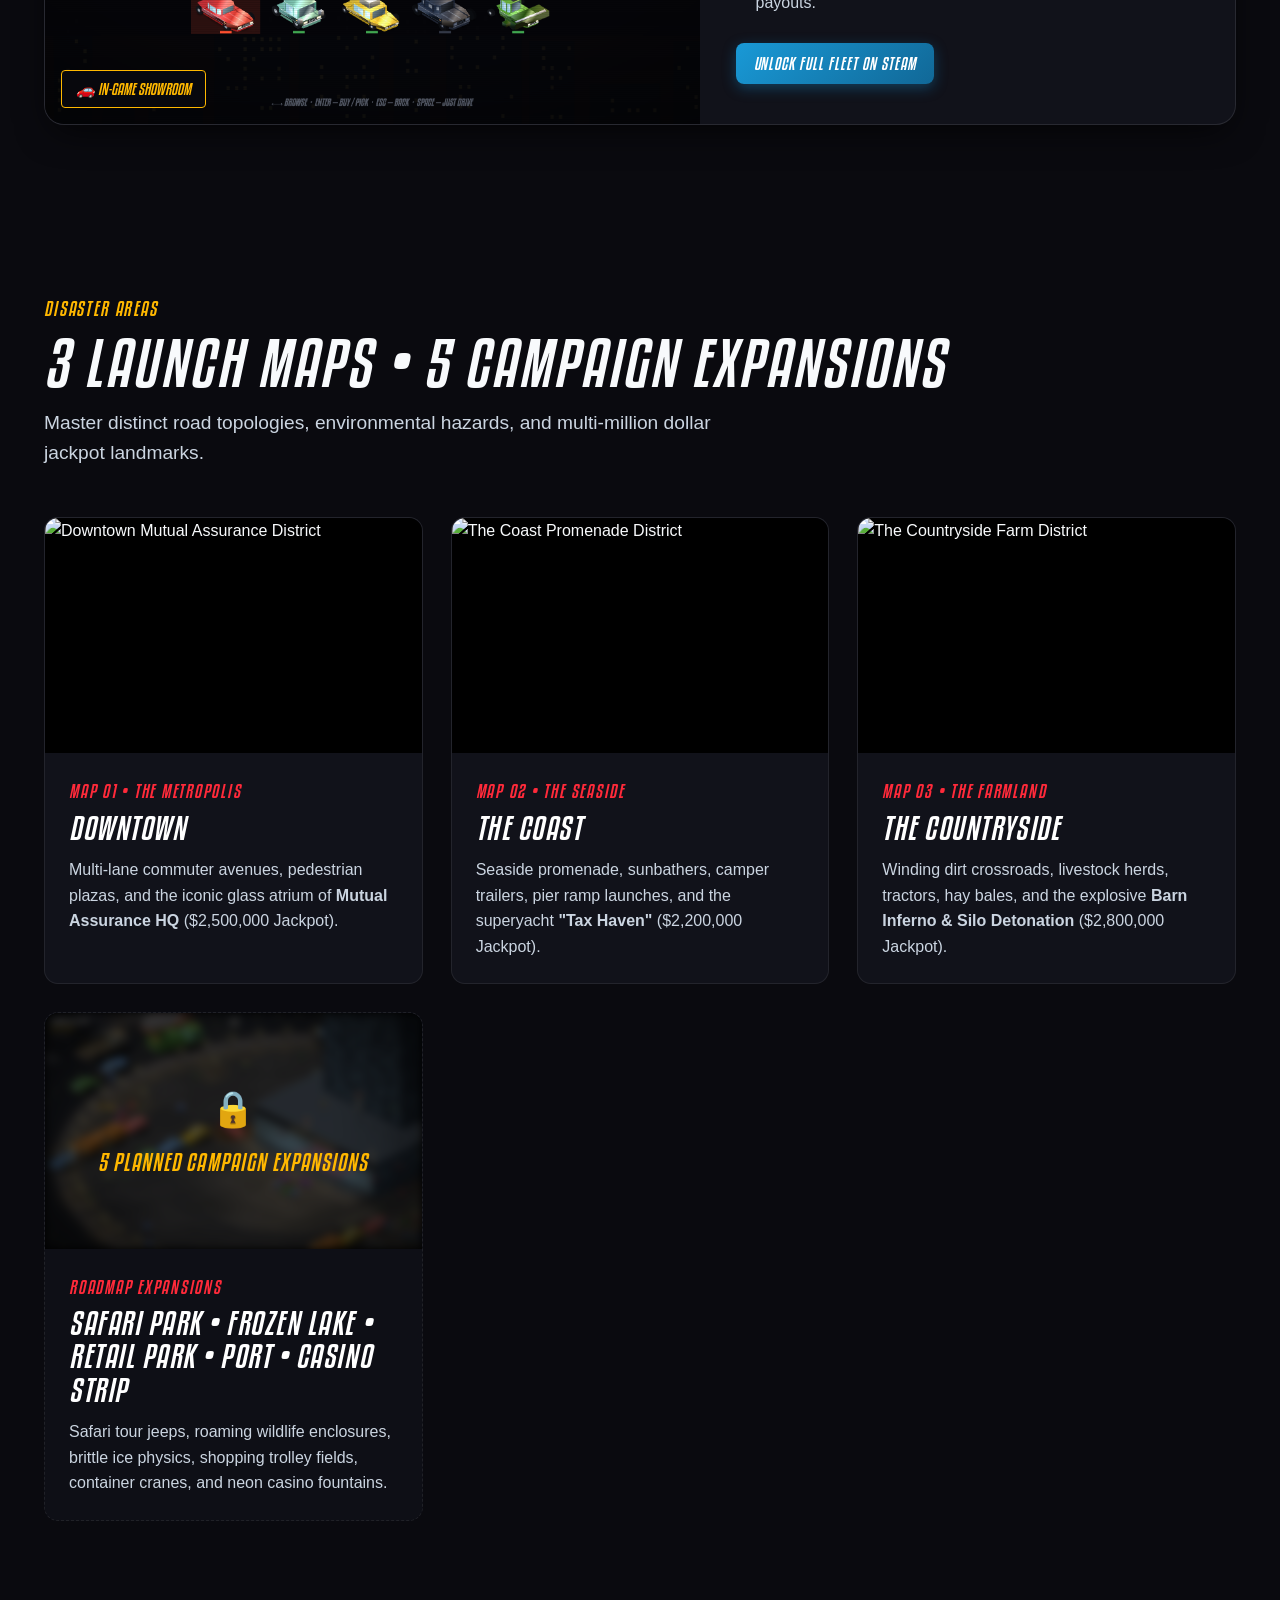
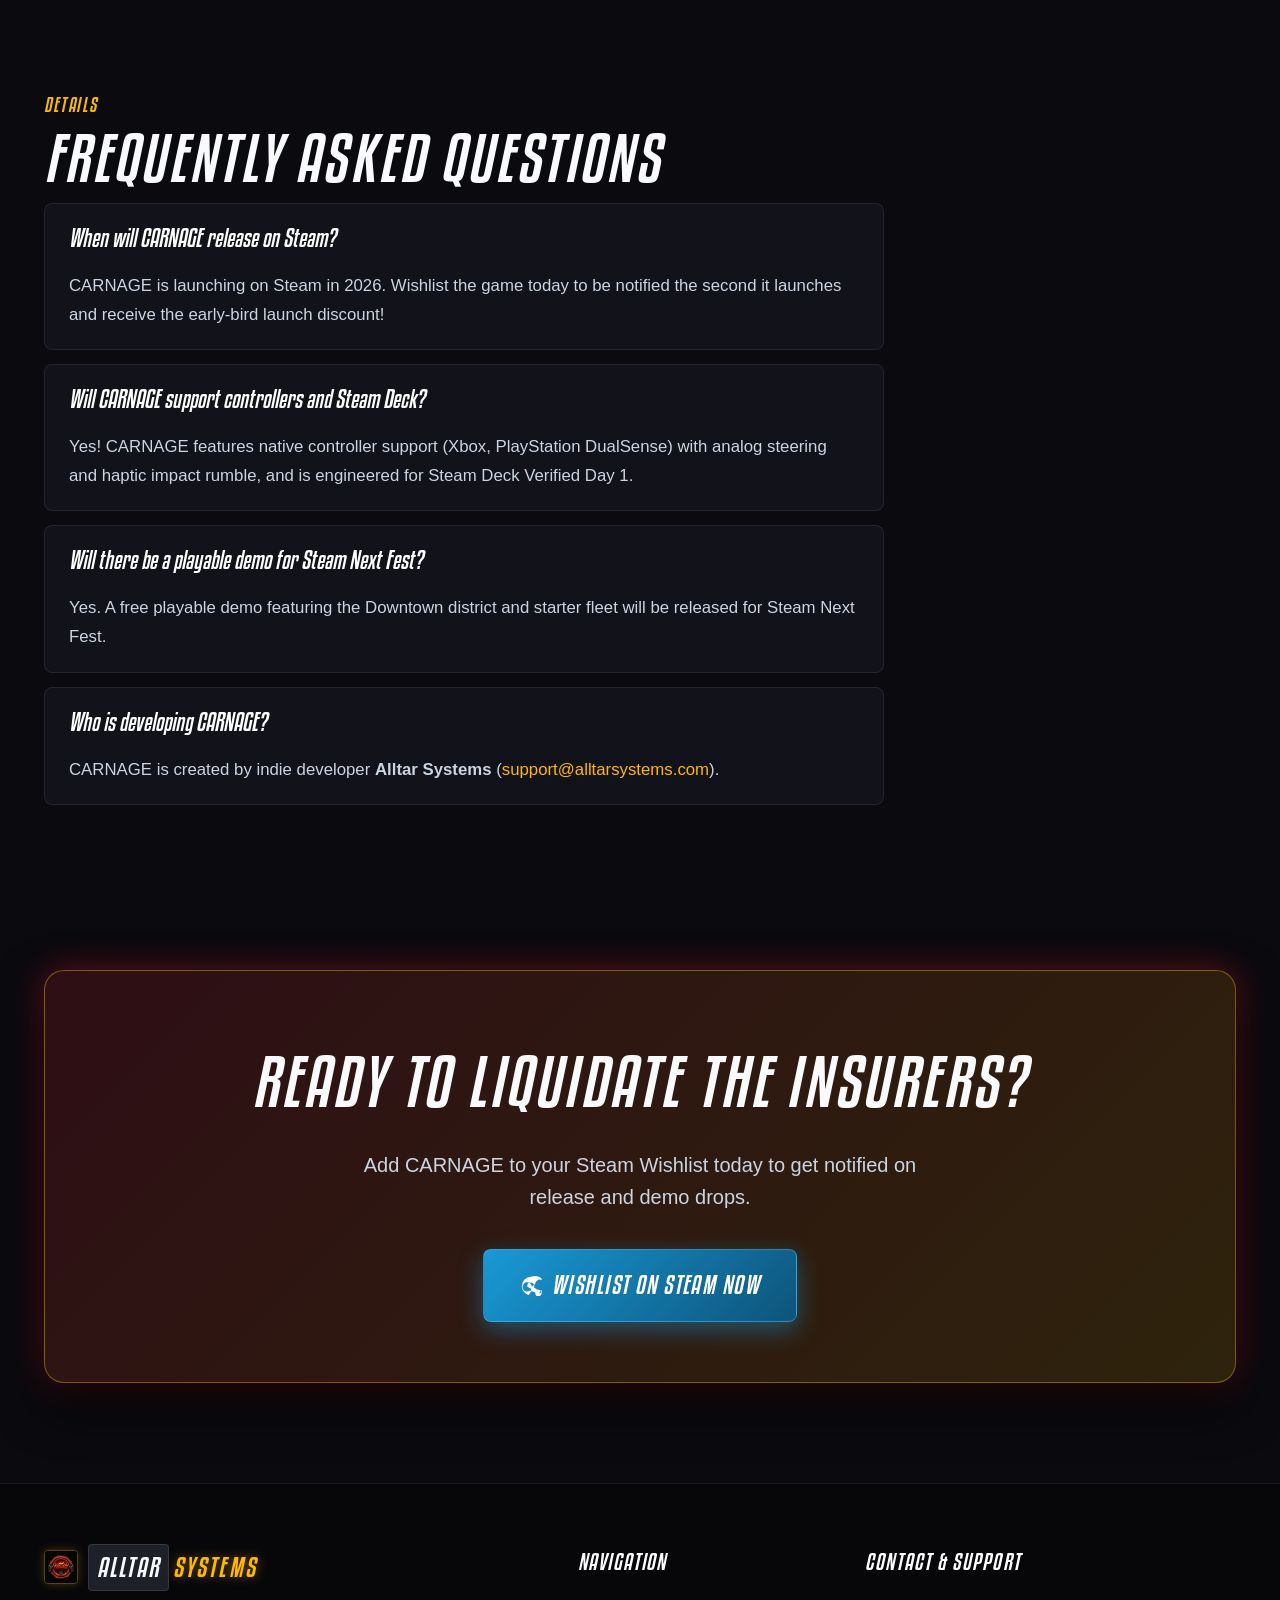
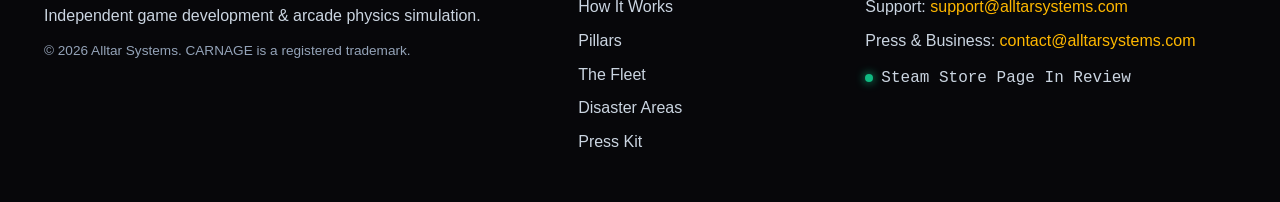
==== commit 7f1cc7b3: "Update site favicon and navbar brand logo with CARNAGE demo app icon" ====
--- a/index.html
+++ b/index.html
@@ -13,6 +13,10 @@
   <meta property="og:description" content="Drive fast, crash big, aftertouch your burning chassis into Mutual Assurance HQ, and get the itemised invoice. Wishlist on Steam now!">
   <meta property="og:image" content="assets/screenshots/steam_shot_01_downtown_smash.png">
   
+  <!-- Favicon & App Icons -->
+  <link rel="icon" type="image/png" href="assets/icon.png">
+  <link rel="apple-touch-icon" href="assets/icon.png">
+  
   <link rel="stylesheet" href="styles.css">
 </head>
 <body>
@@ -24,6 +28,7 @@
   <header class="site-header">
     <div class="nav-container">
       <a href="#" class="brand-logo">
+        <img src="assets/icon.png" alt="Alltar Systems Logo" class="brand-logo-icon">
         <span class="logo-studio">ALLTAR</span><span class="logo-systems">SYSTEMS</span>
       </a>
 
@@ -329,6 +334,7 @@
     <div class="container footer-content">
       <div class="footer-brand">
         <div class="brand-logo">
+          <img src="assets/icon.png" alt="Alltar Systems Logo" class="brand-logo-icon">
           <span class="logo-studio">ALLTAR</span><span class="logo-systems">SYSTEMS</span>
         </div>
         <p class="footer-tagline">Independent game development & arcade physics simulation.</p>
--- a/styles.css
+++ b/styles.css
@@ -137,6 +137,17 @@
   font-style: italic;
 }
 
+.brand-logo-icon {
+  width: 34px;
+  height: 34px;
+  border-radius: var(--radius-sm);
+  margin-right: 10px;
+  object-fit: cover;
+  border: 1px solid rgba(255, 184, 0, 0.35);
+  box-shadow: 0 0 10px rgba(255, 184, 0, 0.25);
+  display: block;
+}
+
 .logo-studio {
   color: var(--text-main);
   padding: 2px 8px;
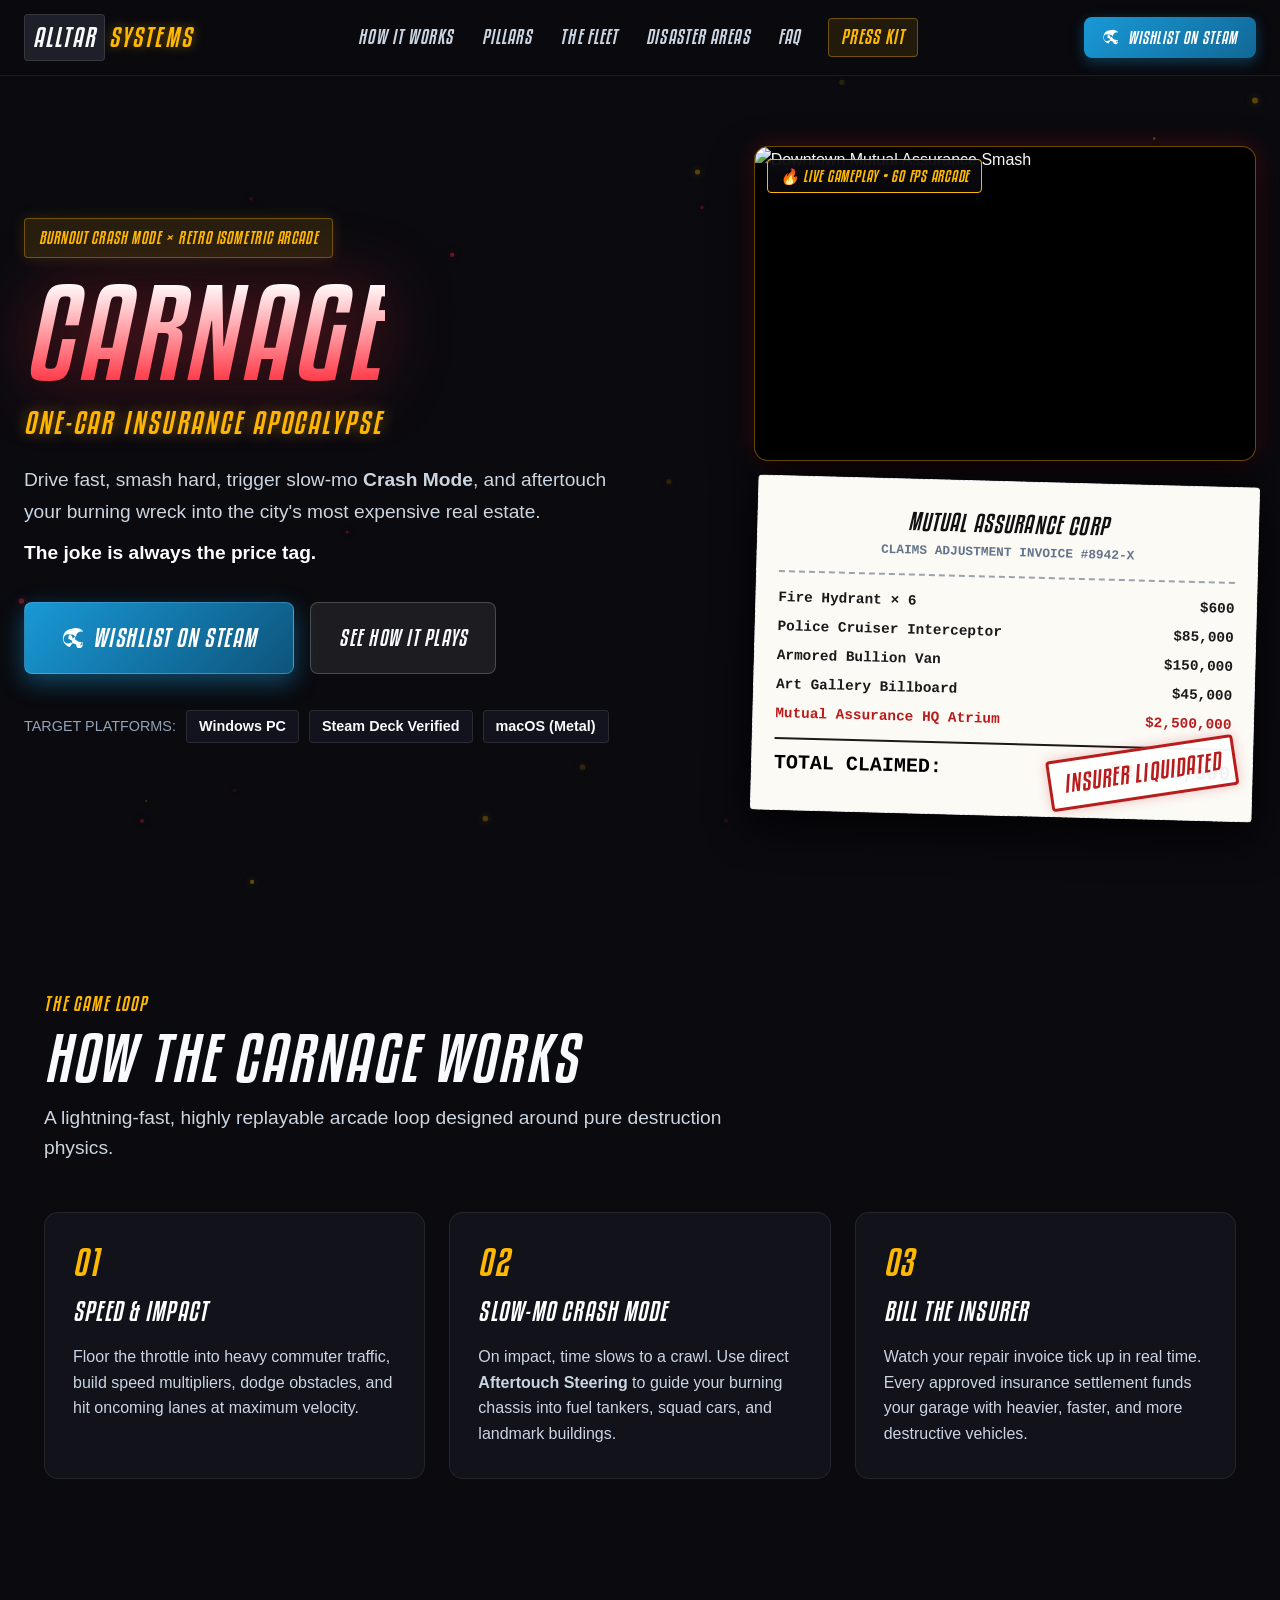
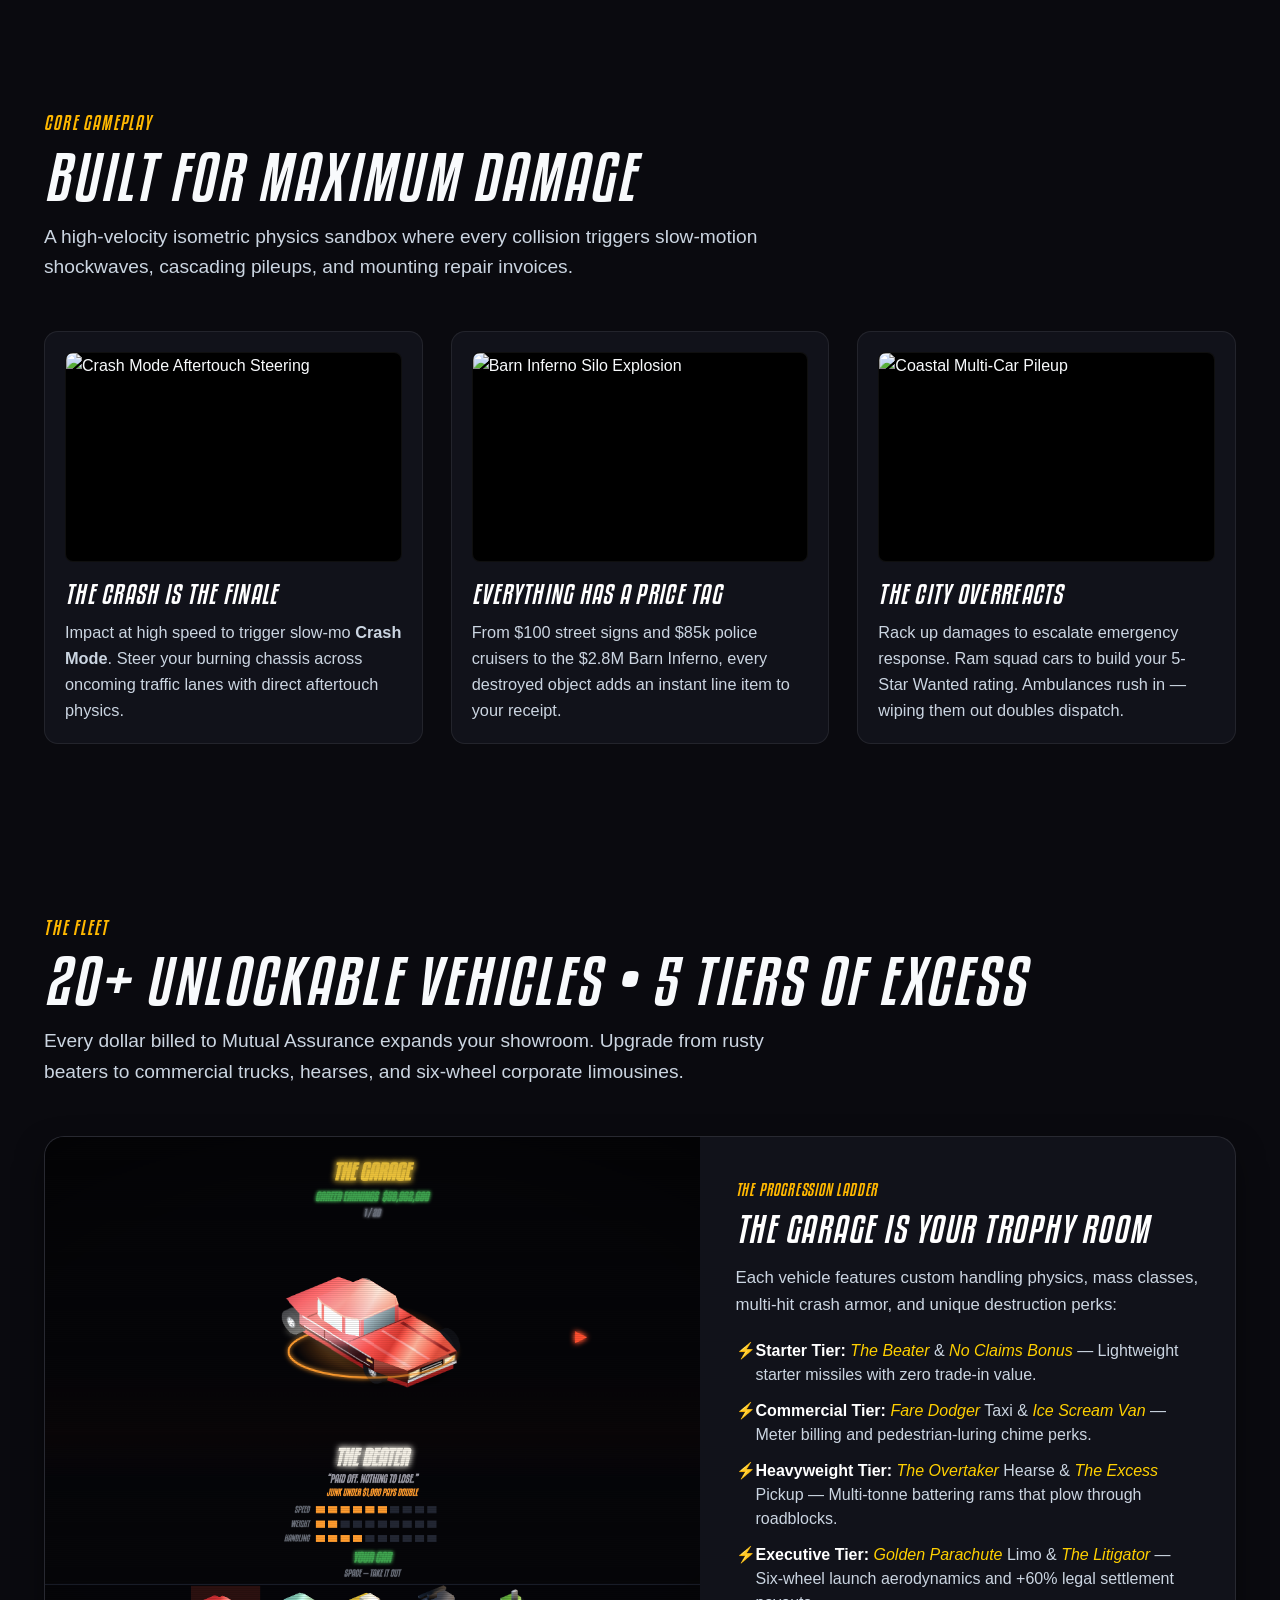
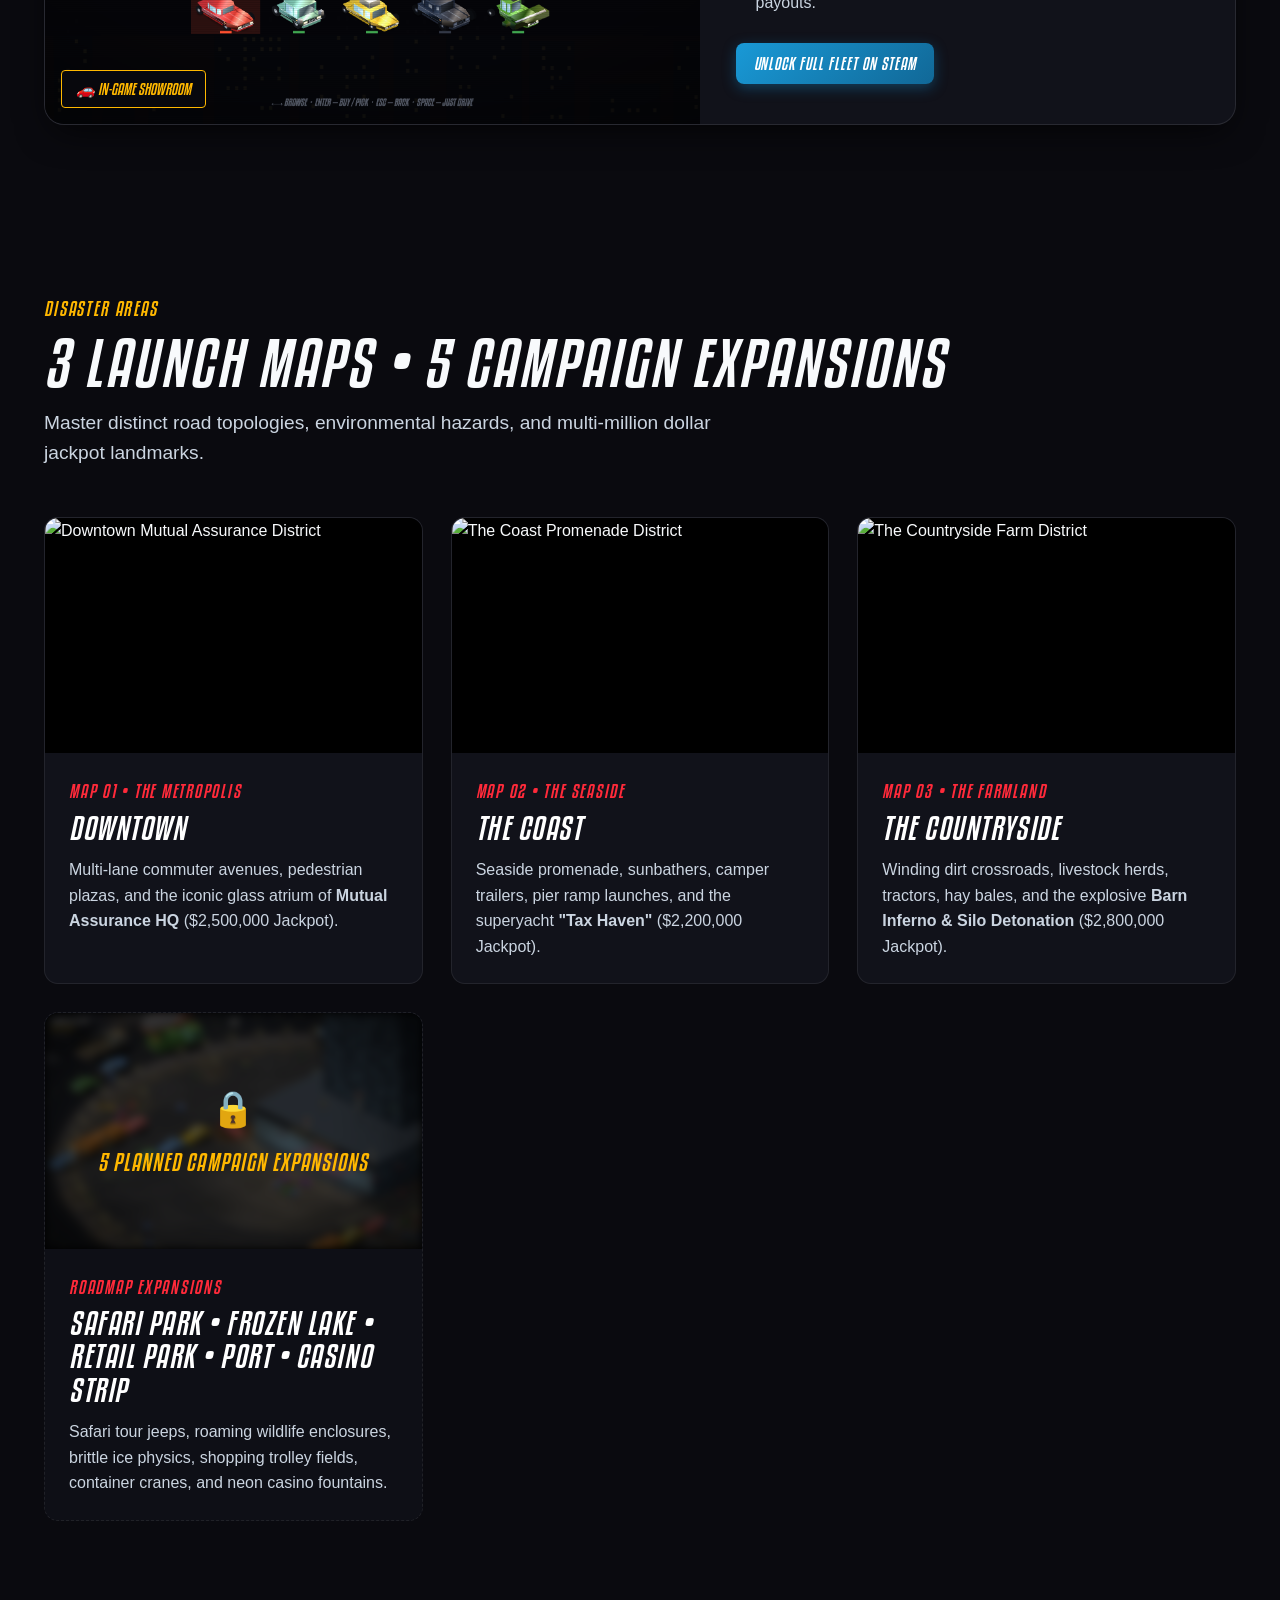
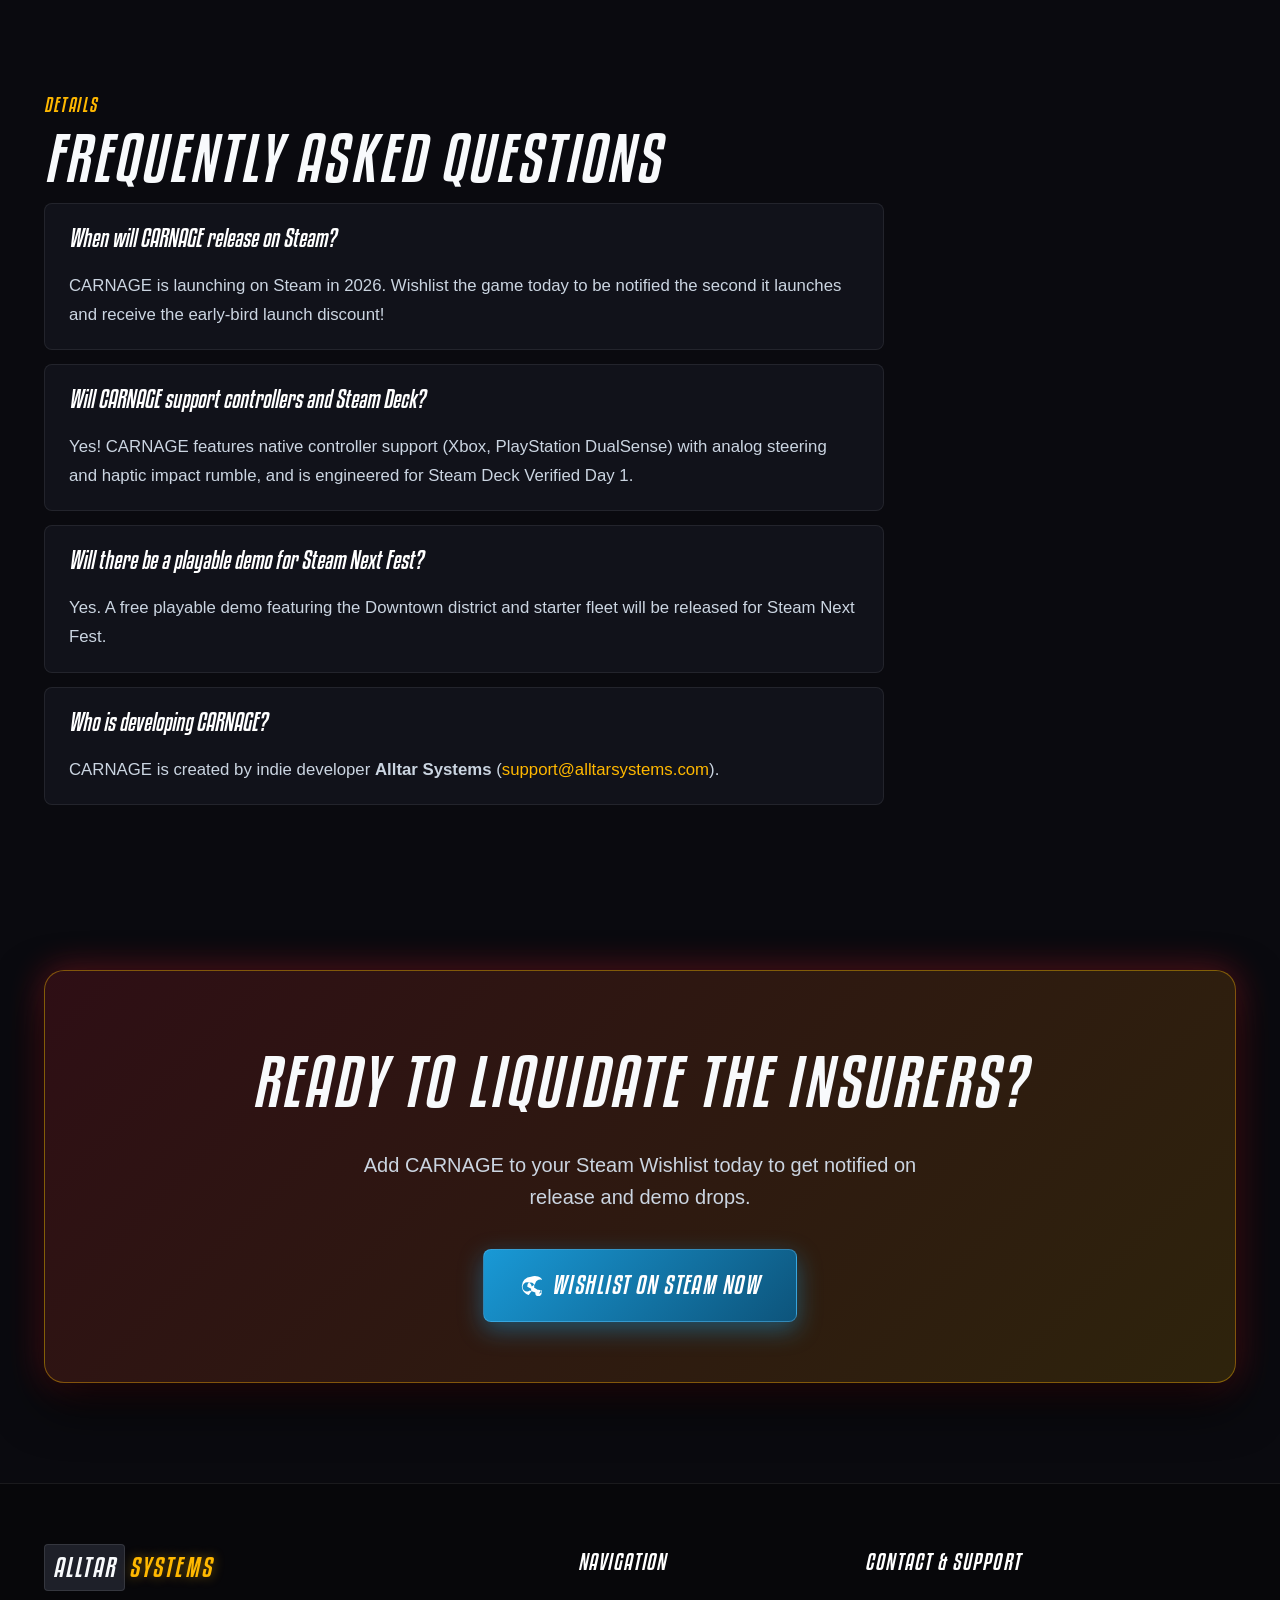
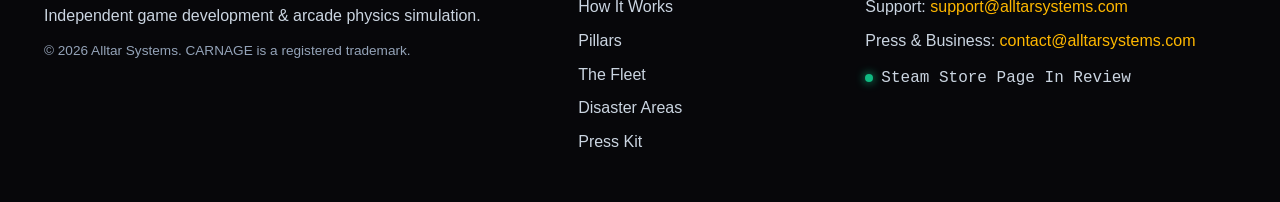
==== commit 1caf9d0f: "Fix navbar layout: keep demo icon purely as browser tab favicon" ====
--- a/index.html
+++ b/index.html
@@ -28,7 +28,6 @@
   <header class="site-header">
     <div class="nav-container">
       <a href="#" class="brand-logo">
-        <img src="assets/icon.png" alt="Alltar Systems Logo" class="brand-logo-icon">
         <span class="logo-studio">ALLTAR</span><span class="logo-systems">SYSTEMS</span>
       </a>
 
@@ -334,7 +333,6 @@
     <div class="container footer-content">
       <div class="footer-brand">
         <div class="brand-logo">
-          <img src="assets/icon.png" alt="Alltar Systems Logo" class="brand-logo-icon">
           <span class="logo-studio">ALLTAR</span><span class="logo-systems">SYSTEMS</span>
         </div>
         <p class="footer-tagline">Independent game development & arcade physics simulation.</p>
--- a/styles.css
+++ b/styles.css
@@ -137,17 +137,6 @@
   font-style: italic;
 }
 
-.brand-logo-icon {
-  width: 34px;
-  height: 34px;
-  border-radius: var(--radius-sm);
-  margin-right: 10px;
-  object-fit: cover;
-  border: 1px solid rgba(255, 184, 0, 0.35);
-  box-shadow: 0 0 10px rgba(255, 184, 0, 0.25);
-  display: block;
-}
-
 .logo-studio {
   color: var(--text-main);
   padding: 2px 8px;
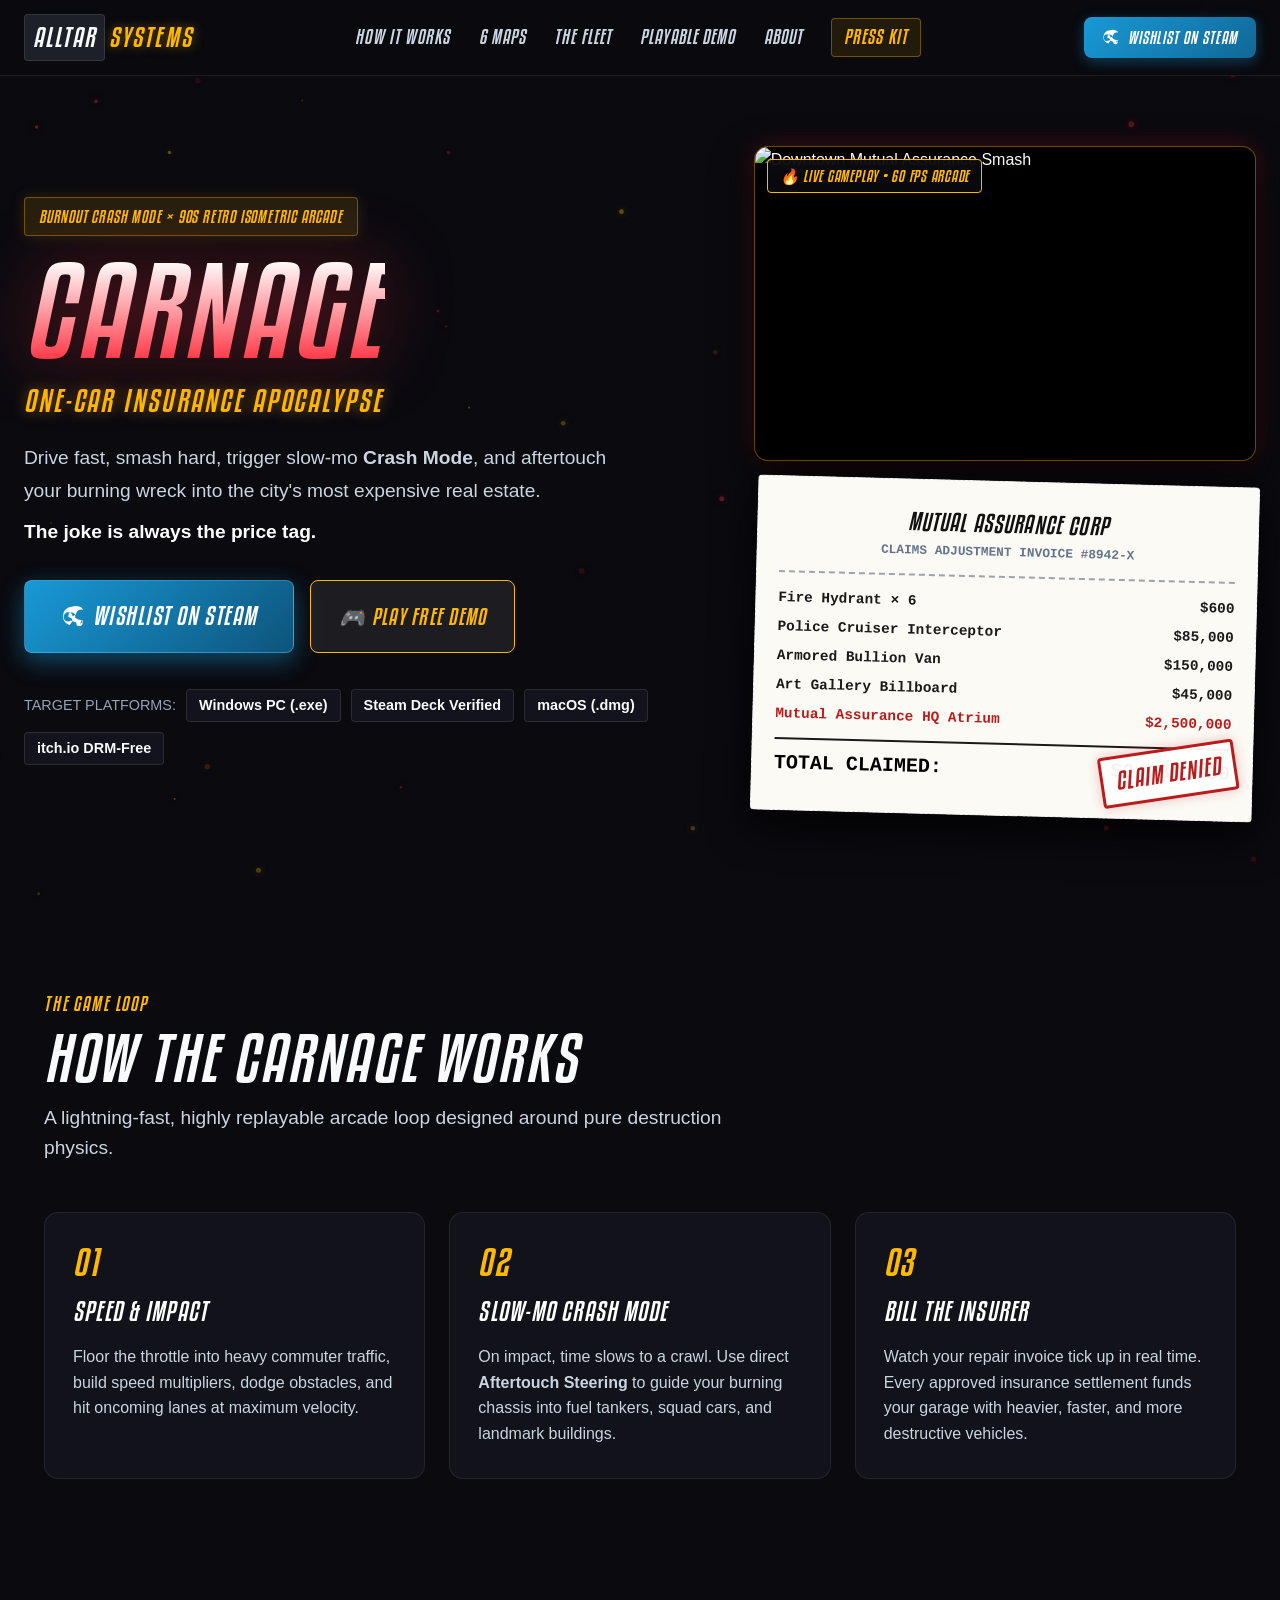
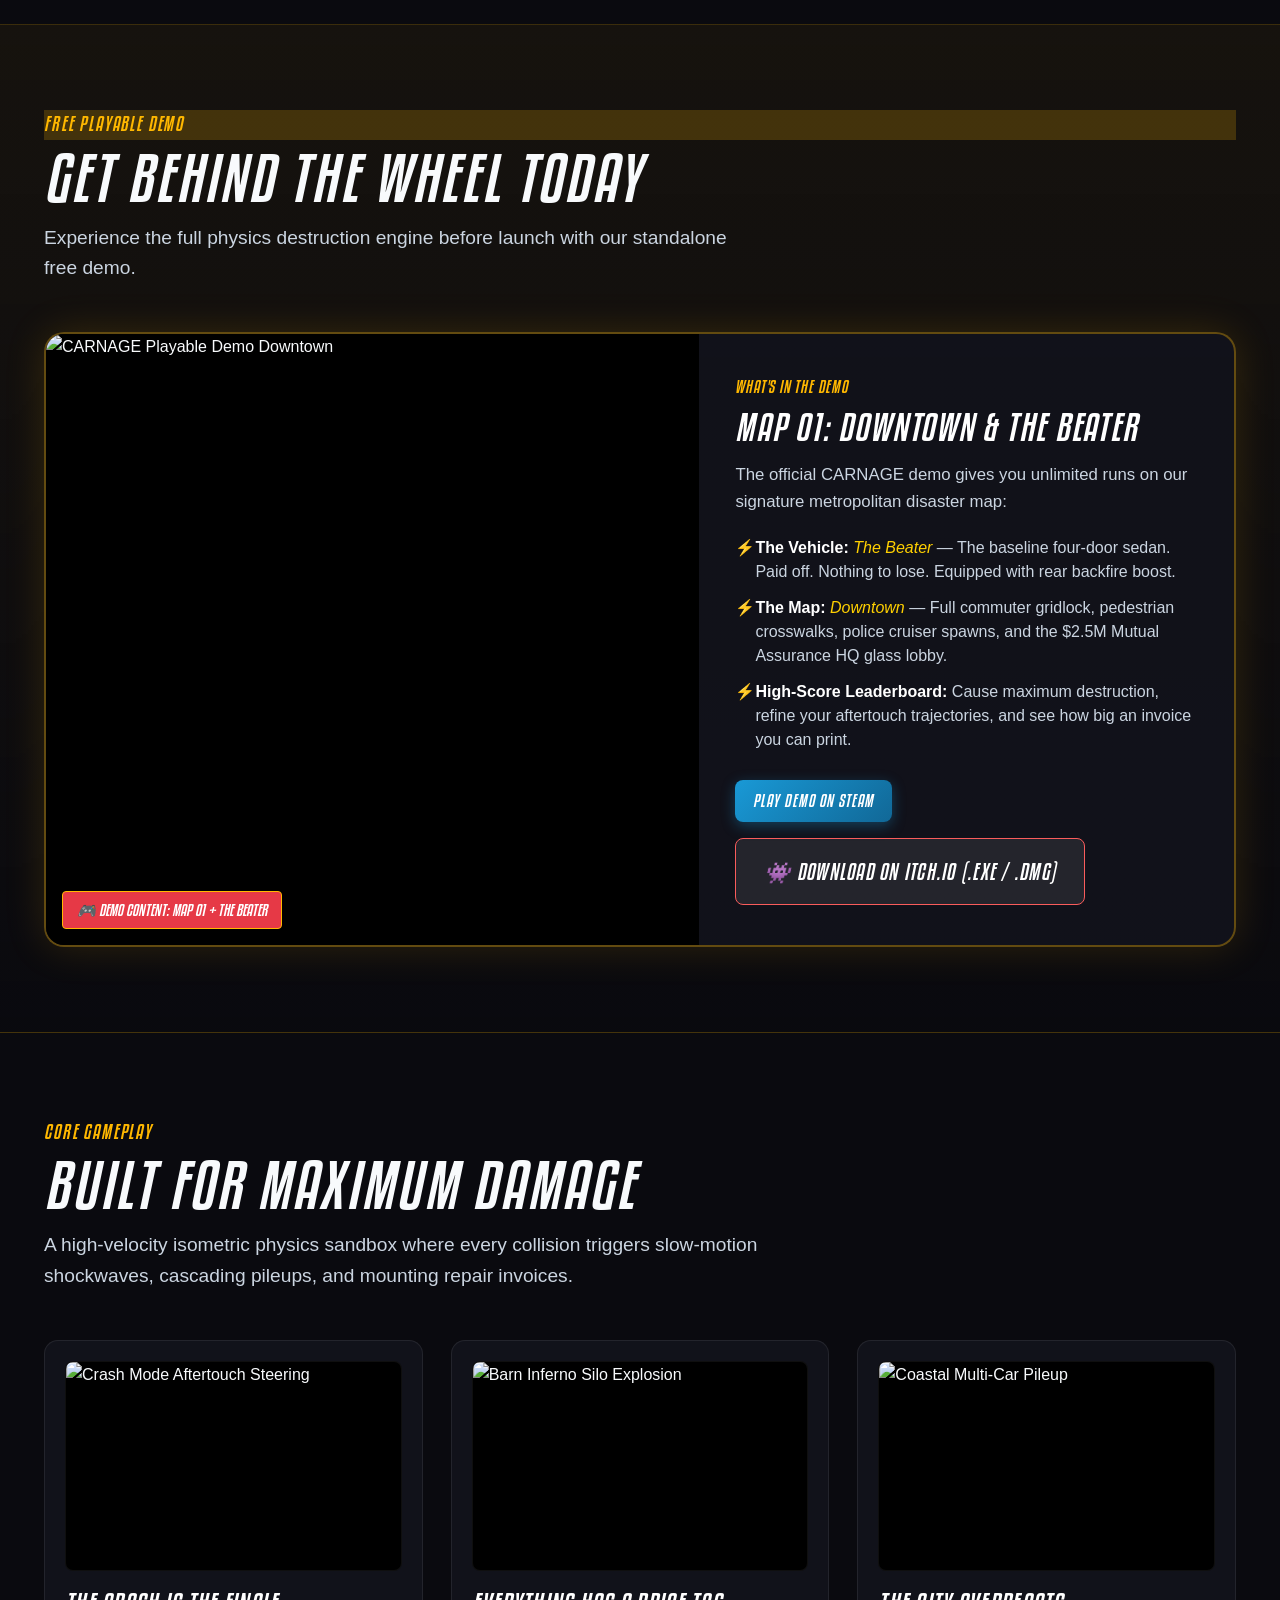
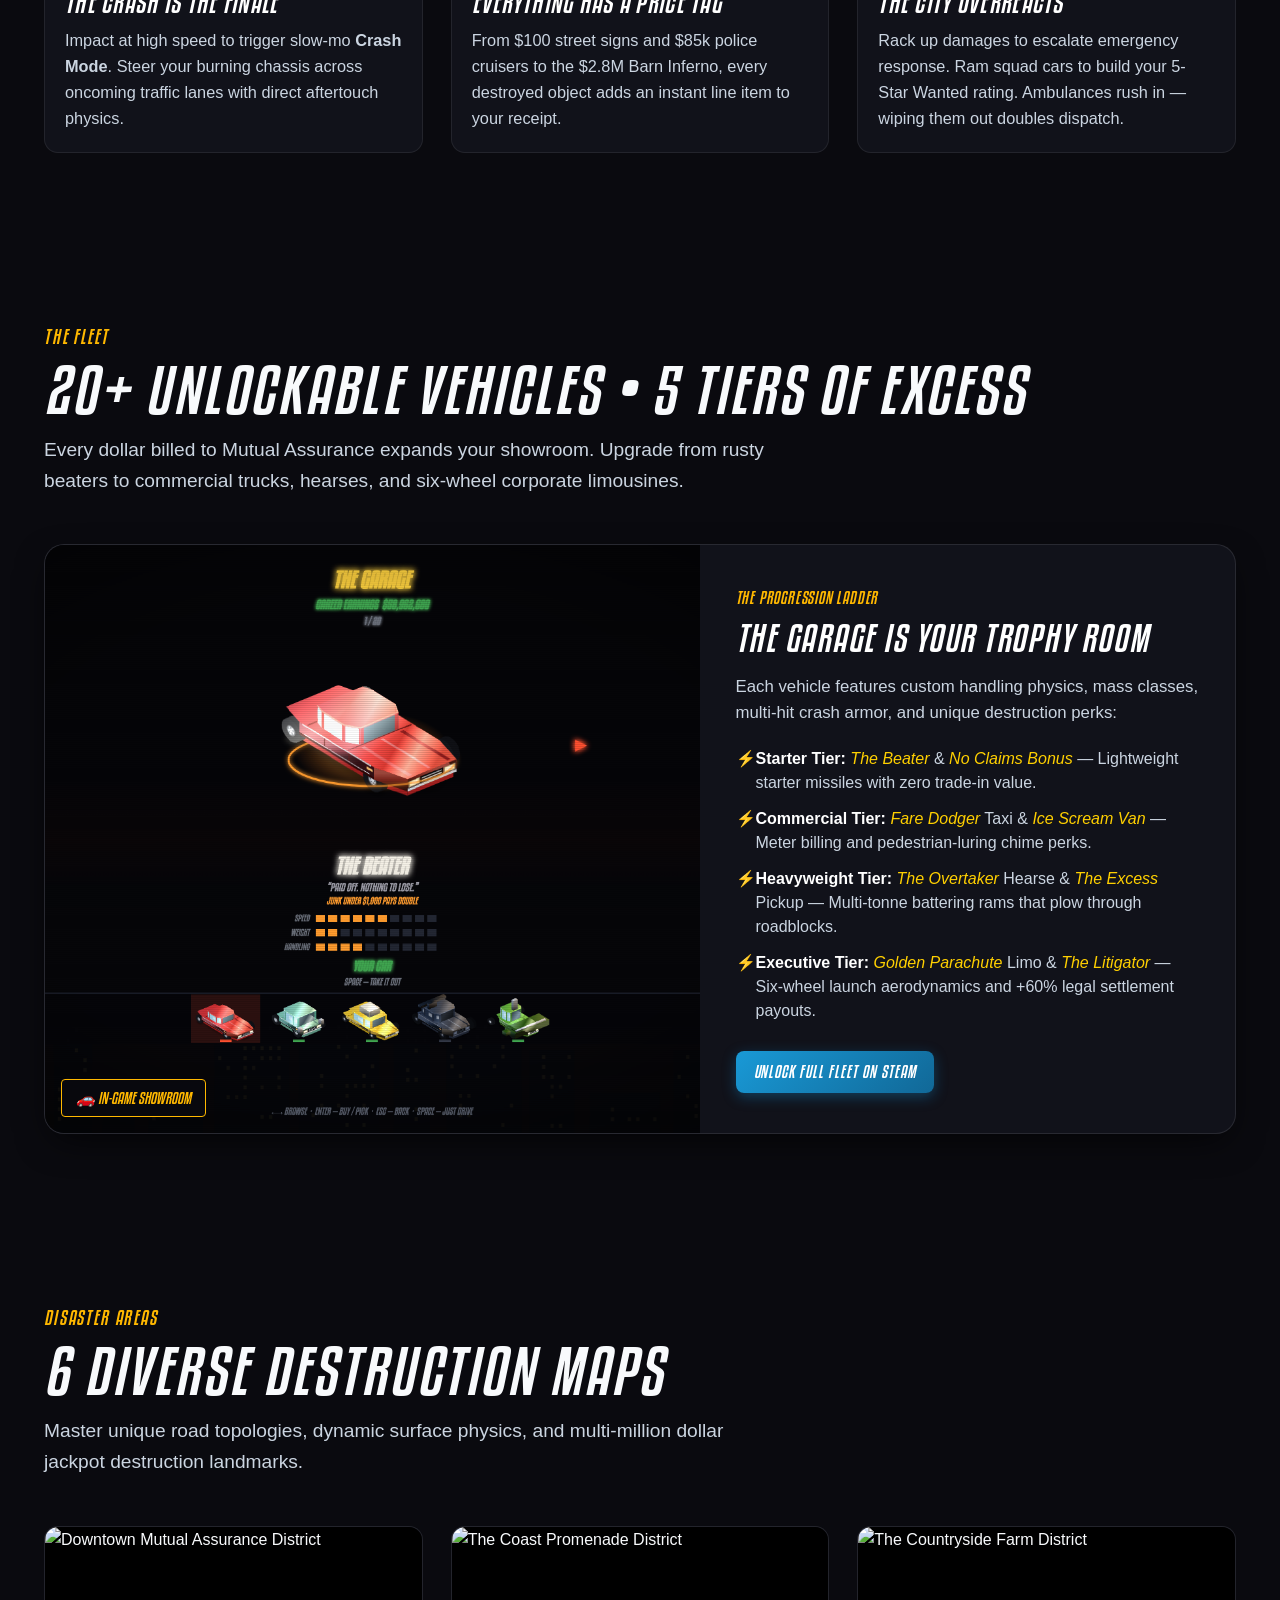
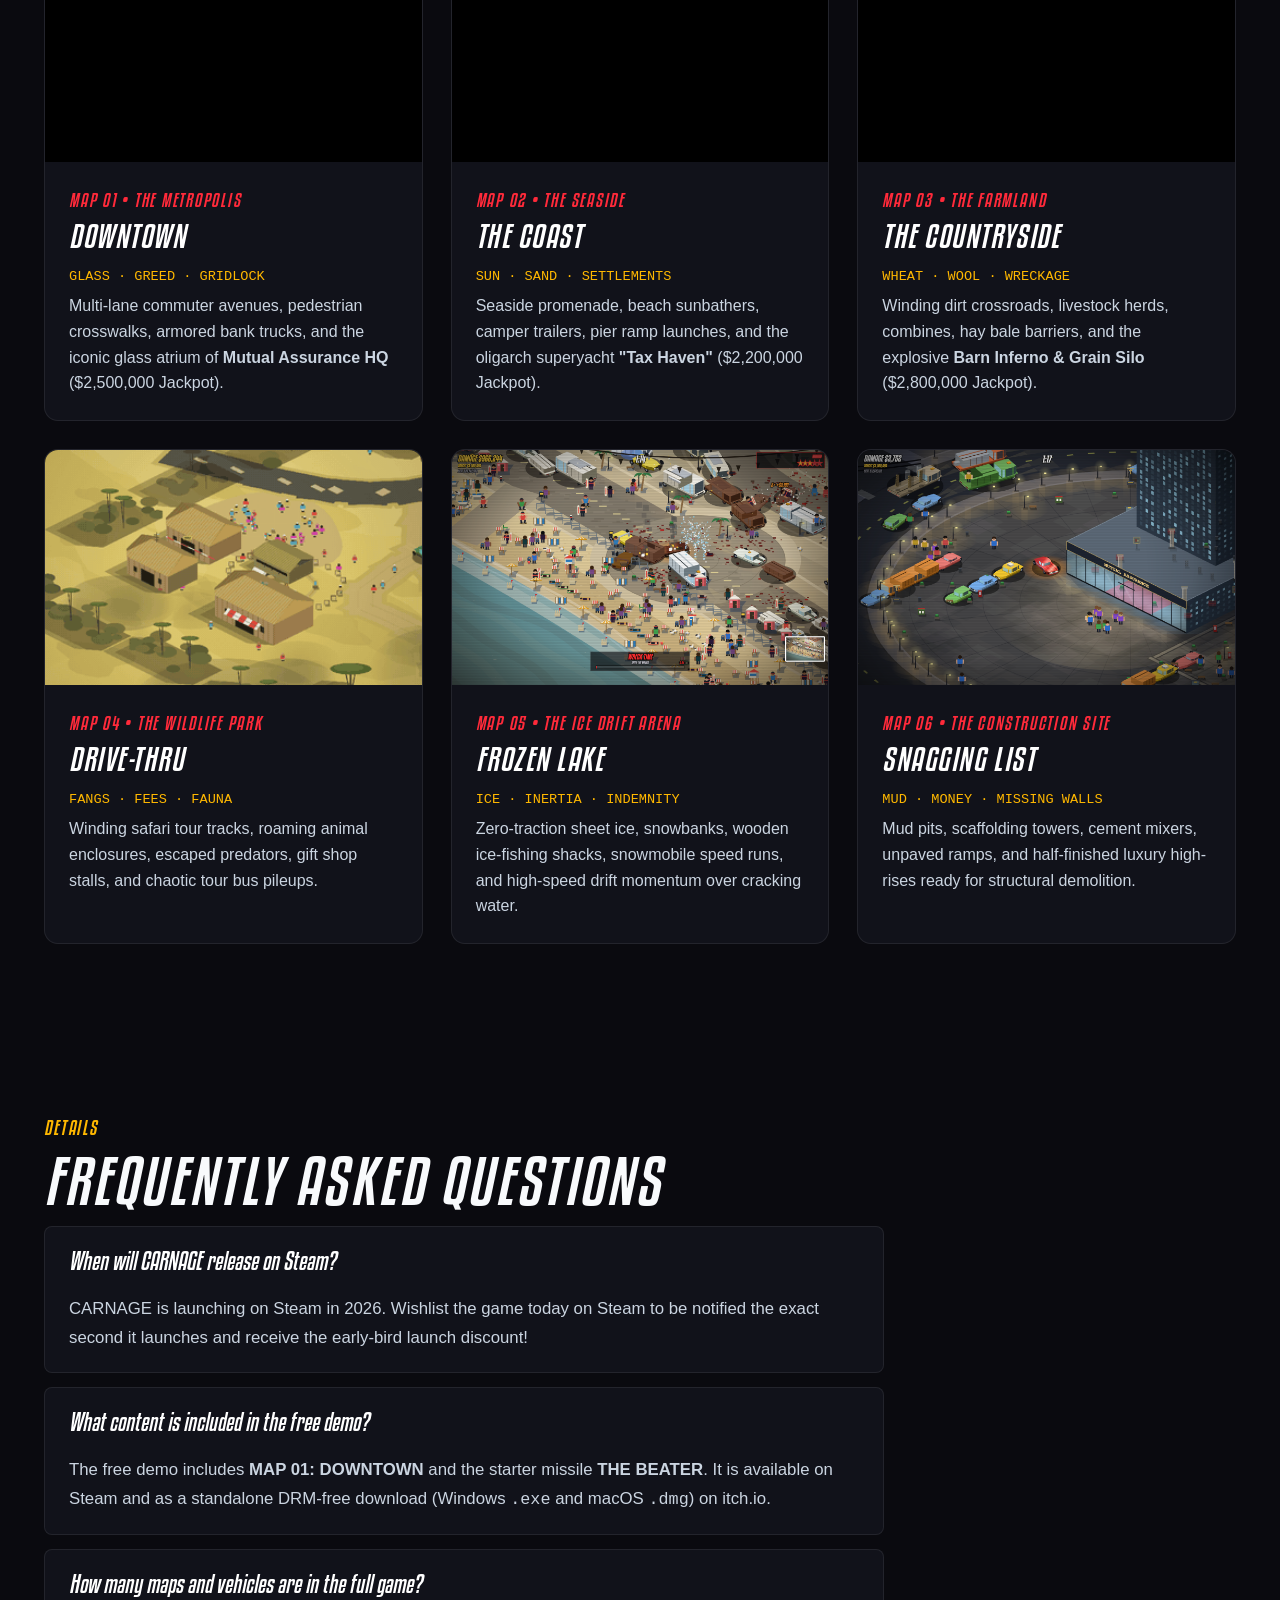
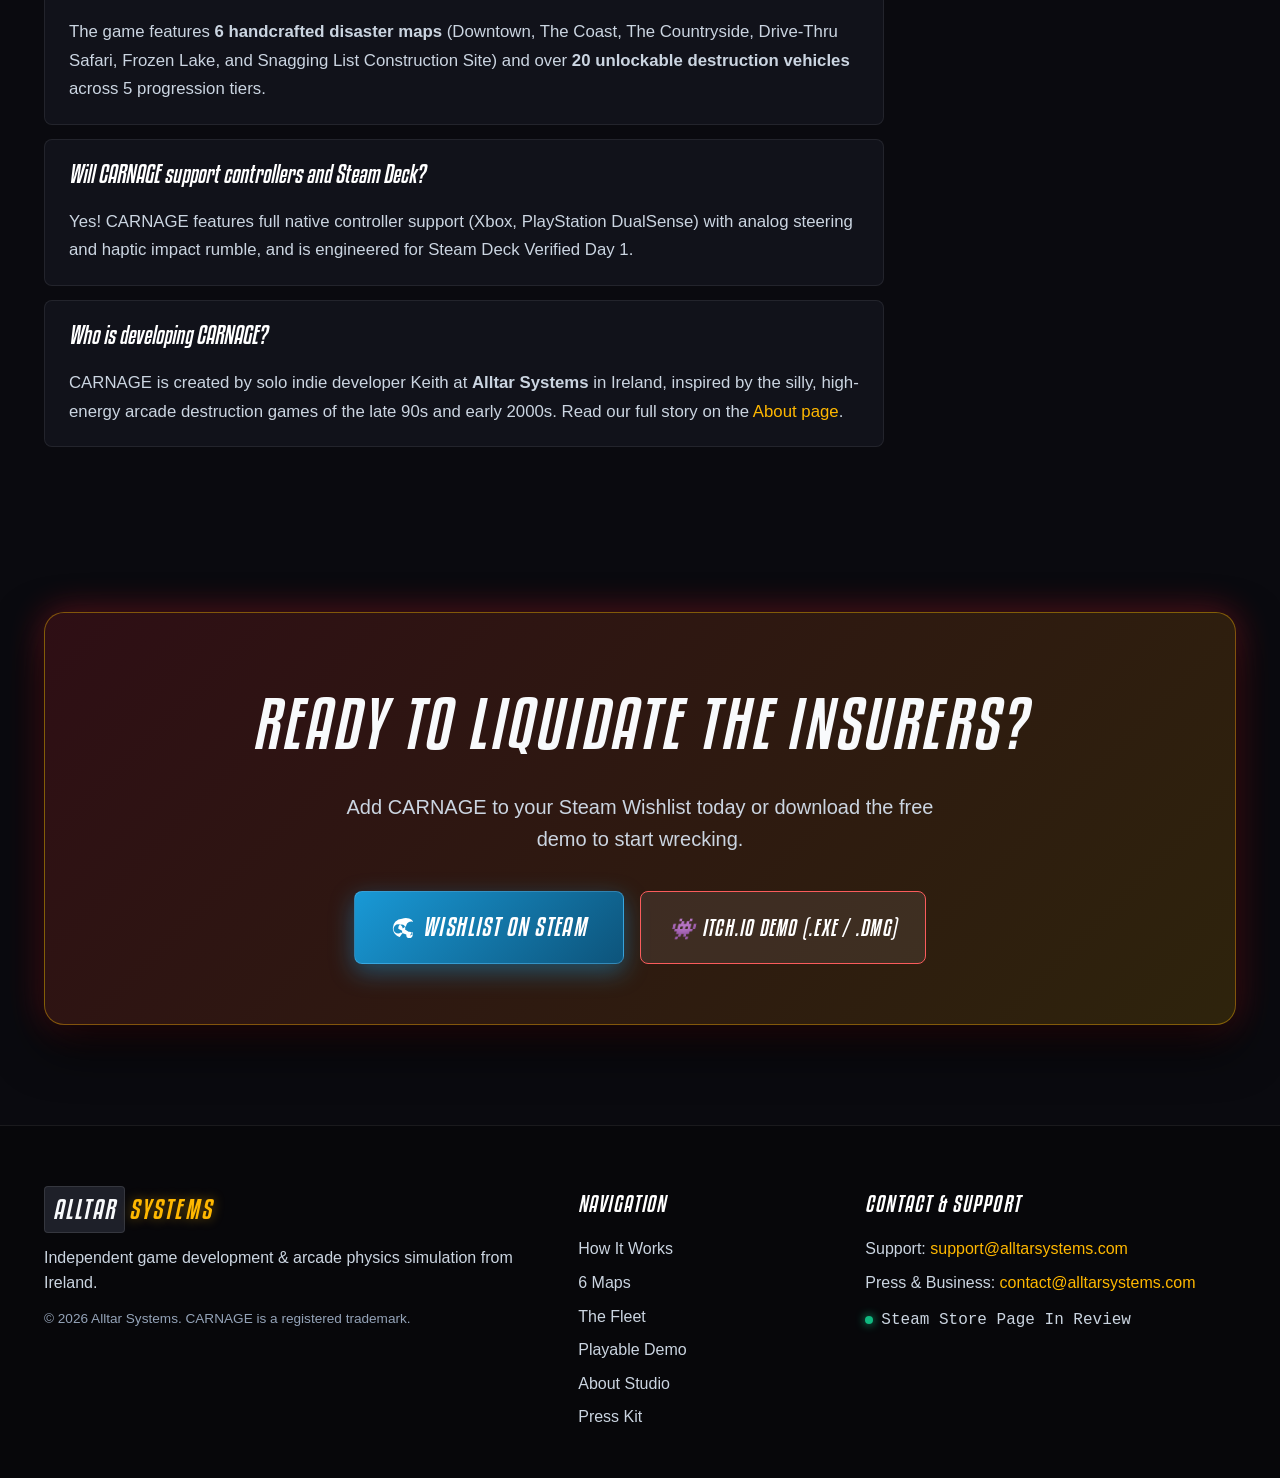
==== commit b7ab9cb7: "Update site: 6 active maps, Downtown/Beater demo details, and new About page" ====
--- a/index.html
+++ b/index.html
@@ -4,13 +4,13 @@
   <meta charset="UTF-8">
   <meta name="viewport" content="width=device-width, initial-scale=1.0">
   <title>CARNAGE — Isometric Crash-for-Cash Arcade Driving | Alltar Systems</title>
-  <meta name="description" content="Chaotic isometric crash-for-cash driving. Smash fast, trigger slow-mo Crash Mode, aftertouch your burning wreck into the city's most expensive real estate, and get the itemised invoice.">
+  <meta name="description" content="Chaotic isometric crash-for-cash driving. Smash fast, trigger slow-mo Crash Mode, aftertouch your burning wreck into the city's most expensive real estate, and get the itemised invoice. Free Demo available!">
   
   <!-- Open Graph / Social Meta -->
   <meta property="og:type" content="website">
   <meta property="og:url" content="https://alltarsystems.com/">
   <meta property="og:title" content="CARNAGE — Isometric Crash-for-Cash Driving">
-  <meta property="og:description" content="Drive fast, crash big, aftertouch your burning chassis into Mutual Assurance HQ, and get the itemised invoice. Wishlist on Steam now!">
+  <meta property="og:description" content="Drive fast, crash big, aftertouch your burning chassis into Mutual Assurance HQ, and get the itemised invoice. Play the free demo on Steam & itch.io!">
   <meta property="og:image" content="assets/screenshots/steam_shot_01_downtown_smash.png">
   
   <!-- Favicon & App Icons -->
@@ -33,10 +33,10 @@
 
       <nav class="nav-links">
         <a href="#how-it-works">How It Works</a>
-        <a href="#pillars">Pillars</a>
+        <a href="#districts">6 Maps</a>
         <a href="#garage">The Fleet</a>
-        <a href="#districts">Disaster Areas</a>
-        <a href="#faq">FAQ</a>
+        <a href="#demo">Playable Demo</a>
+        <a href="about.html">About</a>
         <a href="presskit.html" class="nav-press">Press Kit</a>
       </nav>
 
@@ -55,7 +55,7 @@
   <main>
     <section class="hero-section" id="hero">
       <div class="hero-content">
-        <div class="badge-tag">BURNOUT CRASH MODE × RETRO ISOMETRIC ARCADE</div>
+        <div class="badge-tag">BURNOUT CRASH MODE × 90s RETRO ISOMETRIC ARCADE</div>
         <h1 class="hero-title">
           <span class="title-carnage">CARNAGE</span>
         </h1>
@@ -72,16 +72,17 @@
             </svg>
             <span>WISHLIST ON STEAM</span>
           </a>
-          <a href="#how-it-works" class="btn btn-secondary">
-            See How It Plays
+          <a href="#demo" class="btn btn-secondary" style="border-color: var(--accent-gold); color: var(--accent-gold);">
+            🎮 Play Free Demo
           </a>
         </div>
 
         <div class="hero-platforms">
           <span>TARGET PLATFORMS:</span>
-          <span class="platform-chip">Windows PC</span>
+          <span class="platform-chip">Windows PC (.exe)</span>
           <span class="platform-chip">Steam Deck Verified</span>
-          <span class="platform-chip">macOS (Metal)</span>
+          <span class="platform-chip">macOS (.dmg)</span>
+          <span class="platform-chip">itch.io DRM-Free</span>
         </div>
       </div>
 
@@ -107,7 +108,7 @@
             <div class="receipt-divider"></div>
             <div class="receipt-line total"><span>TOTAL CLAIMED:</span><span>$2,780,600</span></div>
           </div>
-          <div class="receipt-stamp">INSURER LIQUIDATED</div>
+          <div class="receipt-stamp">CLAIM DENIED</div>
         </div>
       </div>
     </section>
@@ -136,6 +137,44 @@
             <div class="step-num">03</div>
             <h3>BILL THE INSURER</h3>
             <p>Watch your repair invoice tick up in real time. Every approved insurance settlement funds your garage with heavier, faster, and more destructive vehicles.</p>
+          </div>
+        </div>
+      </div>
+    </section>
+
+    <!-- Playable Demo Announcement Section -->
+    <section class="section demo-section" id="demo" style="background: linear-gradient(180deg, rgba(255, 184, 0, 0.05) 0%, rgba(10, 10, 15, 0.95) 100%); border-top: 1px solid rgba(255, 184, 0, 0.2); border-bottom: 1px solid rgba(255, 184, 0, 0.2);">
+      <div class="container">
+        <div class="section-badge" style="background: rgba(255, 184, 0, 0.2); color: var(--accent-gold);">FREE PLAYABLE DEMO</div>
+        <h2 class="section-title">GET BEHIND THE WHEEL TODAY</h2>
+        <p class="section-subtitle">Experience the full physics destruction engine before launch with our standalone free demo.</p>
+
+        <div class="garage-feature-card" style="border: 2px solid rgba(255, 184, 0, 0.35); box-shadow: 0 0 40px rgba(255, 184, 0, 0.15);">
+          <div class="garage-feature-media">
+            <img src="assets/gifs/downtown_breaking_glass.gif" alt="CARNAGE Playable Demo Downtown" class="garage-feature-img">
+            <div class="garage-media-tag" style="background: #e63946; color: #fff;">🎮 DEMO CONTENT: MAP 01 + THE BEATER</div>
+          </div>
+          <div class="garage-feature-details">
+            <div class="garage-badge">WHAT'S IN THE DEMO</div>
+            <h3>MAP 01: DOWNTOWN & THE BEATER</h3>
+            <p>
+              The official CARNAGE demo gives you unlimited runs on our signature metropolitan disaster map:
+            </p>
+            
+            <ul class="fleet-highlights">
+              <li><strong>The Vehicle:</strong> <em>The Beater</em> — The baseline four-door sedan. Paid off. Nothing to lose. Equipped with rear backfire boost.</li>
+              <li><strong>The Map:</strong> <em>Downtown</em> — Full commuter gridlock, pedestrian crosswalks, police cruiser spawns, and the $2.5M Mutual Assurance HQ glass lobby.</li>
+              <li><strong>High-Score Leaderboard:</strong> Cause maximum destruction, refine your aftertouch trajectories, and see how big an invoice you can print.</li>
+            </ul>
+
+            <div style="display: flex; gap: 16px; margin-top: 24px; flex-wrap: wrap;">
+              <a href="https://store.steampowered.com/app/1288244" target="_blank" rel="noopener" class="btn btn-steam-small">
+                Play Demo on Steam
+              </a>
+              <a href="https://alltarsystems.itch.io/carnage" target="_blank" rel="noopener" class="btn btn-secondary" style="border-color: #fa5c5c; color: #fff;">
+                👾 Download on itch.io (.exe / .dmg)
+              </a>
+            </div>
           </div>
         </div>
       </div>
@@ -210,14 +249,14 @@
       </div>
     </section>
 
-    <!-- Disaster Areas (Maps) Section -->
+    <!-- Disaster Areas (6 Maps) Section -->
     <section class="section districts-section" id="districts">
       <div class="container">
         <div class="section-badge">DISASTER AREAS</div>
-        <h2 class="section-title">3 LAUNCH MAPS • 5 CAMPAIGN EXPANSIONS</h2>
-        <p class="section-subtitle">Master distinct road topologies, environmental hazards, and multi-million dollar jackpot landmarks.</p>
-
-        <div class="districts-grid">
+        <h2 class="section-title">6 DIVERSE DESTRUCTION MAPS</h2>
+        <p class="section-subtitle">Master unique road topologies, dynamic surface physics, and multi-million dollar jackpot destruction landmarks.</p>
+
+        <div class="districts-grid" style="grid-template-columns: repeat(auto-fit, minmax(320px, 1fr));">
           <!-- District 01 -->
           <div class="district-card">
             <div class="district-img-wrap">
@@ -226,7 +265,8 @@
             <div class="district-content">
               <div class="district-header">MAP 01 • THE METROPOLIS</div>
               <h3>DOWNTOWN</h3>
-              <p>Multi-lane commuter avenues, pedestrian plazas, and the iconic glass atrium of <strong>Mutual Assurance HQ</strong> ($2,500,000 Jackpot).</p>
+              <p style="font-family: var(--font-mono); font-size: 0.85rem; color: var(--accent-gold); margin-bottom: 6px;">GLASS · GREED · GRIDLOCK</p>
+              <p>Multi-lane commuter avenues, pedestrian crosswalks, armored bank trucks, and the iconic glass atrium of <strong>Mutual Assurance HQ</strong> ($2,500,000 Jackpot).</p>
             </div>
           </div>
 
@@ -238,7 +278,8 @@
             <div class="district-content">
               <div class="district-header">MAP 02 • THE SEASIDE</div>
               <h3>THE COAST</h3>
-              <p>Seaside promenade, sunbathers, camper trailers, pier ramp launches, and the superyacht <strong>"Tax Haven"</strong> ($2,200,000 Jackpot).</p>
+              <p style="font-family: var(--font-mono); font-size: 0.85rem; color: var(--accent-gold); margin-bottom: 6px;">SUN · SAND · SETTLEMENTS</p>
+              <p>Seaside promenade, beach sunbathers, camper trailers, pier ramp launches, and the oligarch superyacht <strong>"Tax Haven"</strong> ($2,200,000 Jackpot).</p>
             </div>
           </div>
 
@@ -250,23 +291,47 @@
             <div class="district-content">
               <div class="district-header">MAP 03 • THE FARMLAND</div>
               <h3>THE COUNTRYSIDE</h3>
-              <p>Winding dirt crossroads, livestock herds, tractors, hay bales, and the explosive <strong>Barn Inferno & Silo Detonation</strong> ($2,800,000 Jackpot).</p>
-            </div>
-          </div>
-
-          <!-- Teaser Card -->
-          <div class="district-card locked">
-            <div class="district-img-wrap locked-preview">
-              <img src="assets/screenshots/landing_hero_downtown.png" alt="Campaign Roadmap" class="district-img blur-bg">
-              <div class="locked-overlay-text">
-                <span class="locked-icon">🔒</span>
-                <h4>5 PLANNED CAMPAIGN EXPANSIONS</h4>
-              </div>
-            </div>
-            <div class="district-content">
-              <div class="district-header">ROADMAP EXPANSIONS</div>
-              <h3>SAFARI PARK • FROZEN LAKE • RETAIL PARK • PORT • CASINO STRIP</h3>
-              <p>Safari tour jeeps, roaming wildlife enclosures, brittle ice physics, shopping trolley fields, container cranes, and neon casino fountains.</p>
+              <p style="font-family: var(--font-mono); font-size: 0.85rem; color: var(--accent-gold); margin-bottom: 6px;">WHEAT · WOOL · WRECKAGE</p>
+              <p>Winding dirt crossroads, livestock herds, combines, hay bale barriers, and the explosive <strong>Barn Inferno & Grain Silo</strong> ($2,800,000 Jackpot).</p>
+            </div>
+          </div>
+
+          <!-- District 04 -->
+          <div class="district-card">
+            <div class="district-img-wrap">
+              <img src="assets/gifs/safari.gif" alt="Drive-Thru Safari Park" class="district-img">
+            </div>
+            <div class="district-content">
+              <div class="district-header">MAP 04 • THE WILDLIFE PARK</div>
+              <h3>DRIVE-THRU</h3>
+              <p style="font-family: var(--font-mono); font-size: 0.85rem; color: var(--accent-gold); margin-bottom: 6px;">FANGS · FEES · FAUNA</p>
+              <p>Winding safari tour tracks, roaming animal enclosures, escaped predators, gift shop stalls, and chaotic tour bus pileups.</p>
+            </div>
+          </div>
+
+          <!-- District 05 -->
+          <div class="district-card">
+            <div class="district-img-wrap">
+              <img src="assets/screenshots/steam_shot_03_coast_beach_chaos.png" alt="Frozen Lake Winter Drift Arena" class="district-img">
+            </div>
+            <div class="district-content">
+              <div class="district-header">MAP 05 • THE ICE DRIFT ARENA</div>
+              <h3>FROZEN LAKE</h3>
+              <p style="font-family: var(--font-mono); font-size: 0.85rem; color: var(--accent-gold); margin-bottom: 6px;">ICE · INERTIA · INDEMNITY</p>
+              <p>Zero-traction sheet ice, snowbanks, wooden ice-fishing shacks, snowmobile speed runs, and high-speed drift momentum over cracking water.</p>
+            </div>
+          </div>
+
+          <!-- District 06 -->
+          <div class="district-card">
+            <div class="district-img-wrap">
+              <img src="assets/screenshots/landing_hero_downtown.png" alt="Snagging List Construction Site" class="district-img">
+            </div>
+            <div class="district-content">
+              <div class="district-header">MAP 06 • THE CONSTRUCTION SITE</div>
+              <h3>SNAGGING LIST</h3>
+              <p style="font-family: var(--font-mono); font-size: 0.85rem; color: var(--accent-gold); margin-bottom: 6px;">MUD · MONEY · MISSING WALLS</p>
+              <p>Mud pits, scaffolding towers, cement mixers, unpaved ramps, and half-finished luxury high-rises ready for structural demolition.</p>
             </div>
           </div>
         </div>
@@ -283,28 +348,35 @@
           <div class="faq-item">
             <button class="faq-question">When will CARNAGE release on Steam?</button>
             <div class="faq-answer">
-              <p>CARNAGE is launching on Steam in 2026. Wishlist the game today to be notified the second it launches and receive the early-bird launch discount!</p>
+              <p>CARNAGE is launching on Steam in 2026. Wishlist the game today on Steam to be notified the exact second it launches and receive the early-bird launch discount!</p>
+            </div>
+          </div>
+
+          <div class="faq-item">
+            <button class="faq-question">What content is included in the free demo?</button>
+            <div class="faq-answer">
+              <p>The free demo includes <strong>MAP 01: DOWNTOWN</strong> and the starter missile <strong>THE BEATER</strong>. It is available on Steam and as a standalone DRM-free download (Windows <code>.exe</code> and macOS <code>.dmg</code>) on itch.io.</p>
+            </div>
+          </div>
+
+          <div class="faq-item">
+            <button class="faq-question">How many maps and vehicles are in the full game?</button>
+            <div class="faq-answer">
+              <p>The game features <strong>6 handcrafted disaster maps</strong> (Downtown, The Coast, The Countryside, Drive-Thru Safari, Frozen Lake, and Snagging List Construction Site) and over <strong>20 unlockable destruction vehicles</strong> across 5 progression tiers.</p>
             </div>
           </div>
 
           <div class="faq-item">
             <button class="faq-question">Will CARNAGE support controllers and Steam Deck?</button>
             <div class="faq-answer">
-              <p>Yes! CARNAGE features native controller support (Xbox, PlayStation DualSense) with analog steering and haptic impact rumble, and is engineered for Steam Deck Verified Day 1.</p>
-            </div>
-          </div>
-
-          <div class="faq-item">
-            <button class="faq-question">Will there be a playable demo for Steam Next Fest?</button>
-            <div class="faq-answer">
-              <p>Yes. A free playable demo featuring the Downtown district and starter fleet will be released for Steam Next Fest.</p>
+              <p>Yes! CARNAGE features full native controller support (Xbox, PlayStation DualSense) with analog steering and haptic impact rumble, and is engineered for Steam Deck Verified Day 1.</p>
             </div>
           </div>
 
           <div class="faq-item">
             <button class="faq-question">Who is developing CARNAGE?</button>
             <div class="faq-answer">
-              <p>CARNAGE is created by indie developer <strong>Alltar Systems</strong> (<a href="mailto:support@alltarsystems.com" style="color: var(--accent-gold);">support@alltarsystems.com</a>).</p>
+              <p>CARNAGE is created by solo indie developer Keith at <strong>Alltar Systems</strong> in Ireland, inspired by the silly, high-energy arcade destruction games of the late 90s and early 2000s. Read our full story on the <a href="about.html" style="color: var(--accent-gold);">About page</a>.</p>
             </div>
           </div>
         </div>
@@ -316,13 +388,18 @@
       <div class="container">
         <div class="cta-box">
           <h2>READY TO LIQUIDATE THE INSURERS?</h2>
-          <p>Add CARNAGE to your Steam Wishlist today to get notified on release and demo drops.</p>
-          <a href="https://store.steampowered.com/app/1288244" target="_blank" rel="noopener" class="btn btn-steam-large">
-            <svg class="steam-icon-large" viewBox="0 0 24 24" width="22" height="22" fill="currentColor">
-              <path d="M12 2a10 10 0 0 0-10 10c0 4.7 3.2 8.6 7.6 9.7l2.8-4.1c-.2-.5-.3-1-.3-1.6 0-.3 0-.6.1-.9L8 12.8A3.6 3.6 0 0 1 8 12a3.8 3.8 0 0 1 3.8-3.8c2.1 0 3.8 1.7 3.8 3.8 0 .5-.1 1-.3 1.5l3.9 2.7c.3-.1.6-.2 1-.2 1.9 0 3.5 1.6 3.5 3.5 0 1.9-1.6 3.5-3.5 3.5a3.5 3.5 0 0 1-3.5-3.5v-.3L10.7 17a4.9 4.9 0 0 1-2.9 1 5 5 0 0 1-5-5 5 5 0 0 1 5-5c2.6 0 4.8 2 5 4.6l3.5-2.4c.1-.4.2-.7.4-1.1a5.9 5.9 0 0 1 5.8-4.1 6 6 0 0 1 6 6c0 3.2-2.5 5.8-5.6 6l-2.4 3.5A10 10 0 0 0 12 2z"/>
-            </svg>
-            <span>WISHLIST ON STEAM NOW</span>
-          </a>
+          <p>Add CARNAGE to your Steam Wishlist today or download the free demo to start wrecking.</p>
+          <div style="display: flex; gap: 16px; justify-content: center; flex-wrap: wrap;">
+            <a href="https://store.steampowered.com/app/1288244" target="_blank" rel="noopener" class="btn btn-steam-large">
+              <svg class="steam-icon-large" viewBox="0 0 24 24" width="22" height="22" fill="currentColor">
+                <path d="M12 2a10 10 0 0 0-10 10c0 4.7 3.2 8.6 7.6 9.7l2.8-4.1c-.2-.5-.3-1-.3-1.6 0-.3 0-.6.1-.9L8 12.8A3.6 3.6 0 0 1 8 12a3.8 3.8 0 0 1 3.8-3.8c2.1 0 3.8 1.7 3.8 3.8 0 .5-.1 1-.3 1.5l3.9 2.7c.3-.1.6-.2 1-.2 1.9 0 3.5 1.6 3.5 3.5 0 1.9-1.6 3.5-3.5 3.5a3.5 3.5 0 0 1-3.5-3.5v-.3L10.7 17a4.9 4.9 0 0 1-2.9 1 5 5 0 0 1-5-5 5 5 0 0 1 5-5c2.6 0 4.8 2 5 4.6l3.5-2.4c.1-.4.2-.7.4-1.1a5.9 5.9 0 0 1 5.8-4.1 6 6 0 0 1 6 6c0 3.2-2.5 5.8-5.6 6l-2.4 3.5A10 10 0 0 0 12 2z"/>
+              </svg>
+              <span>WISHLIST ON STEAM</span>
+            </a>
+            <a href="https://alltarsystems.itch.io/carnage" target="_blank" rel="noopener" class="btn btn-secondary" style="border-color: #fa5c5c; color: #fff;">
+              👾 itch.io Demo (.exe / .dmg)
+            </a>
+          </div>
         </div>
       </div>
     </section>
@@ -335,16 +412,17 @@
         <div class="brand-logo">
           <span class="logo-studio">ALLTAR</span><span class="logo-systems">SYSTEMS</span>
         </div>
-        <p class="footer-tagline">Independent game development & arcade physics simulation.</p>
+        <p class="footer-tagline">Independent game development & arcade physics simulation from Ireland.</p>
         <p class="footer-legal">© 2026 Alltar Systems. CARNAGE is a registered trademark.</p>
       </div>
 
       <div class="footer-links">
         <h4>Navigation</h4>
         <a href="#how-it-works">How It Works</a>
-        <a href="#pillars">Pillars</a>
+        <a href="#districts">6 Maps</a>
         <a href="#garage">The Fleet</a>
-        <a href="#districts">Disaster Areas</a>
+        <a href="#demo">Playable Demo</a>
+        <a href="about.html">About Studio</a>
         <a href="presskit.html">Press Kit</a>
       </div>
 
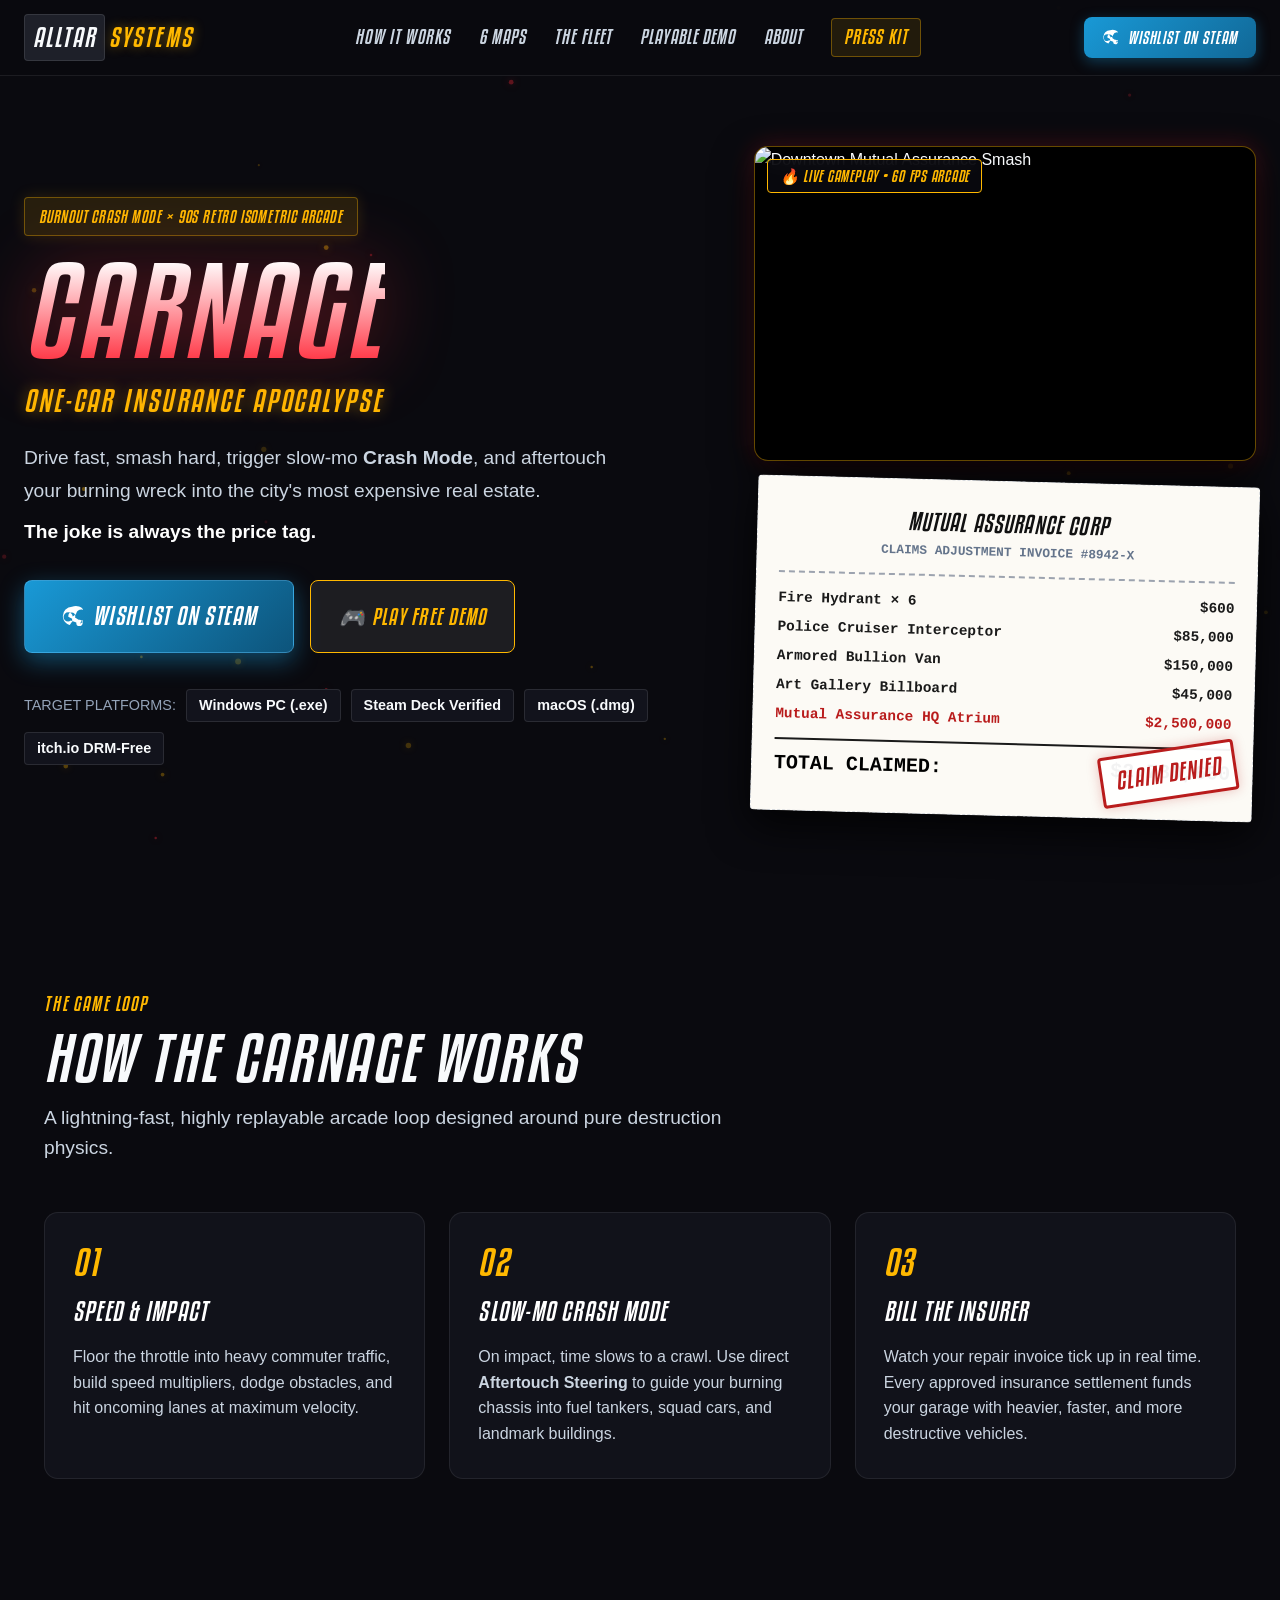
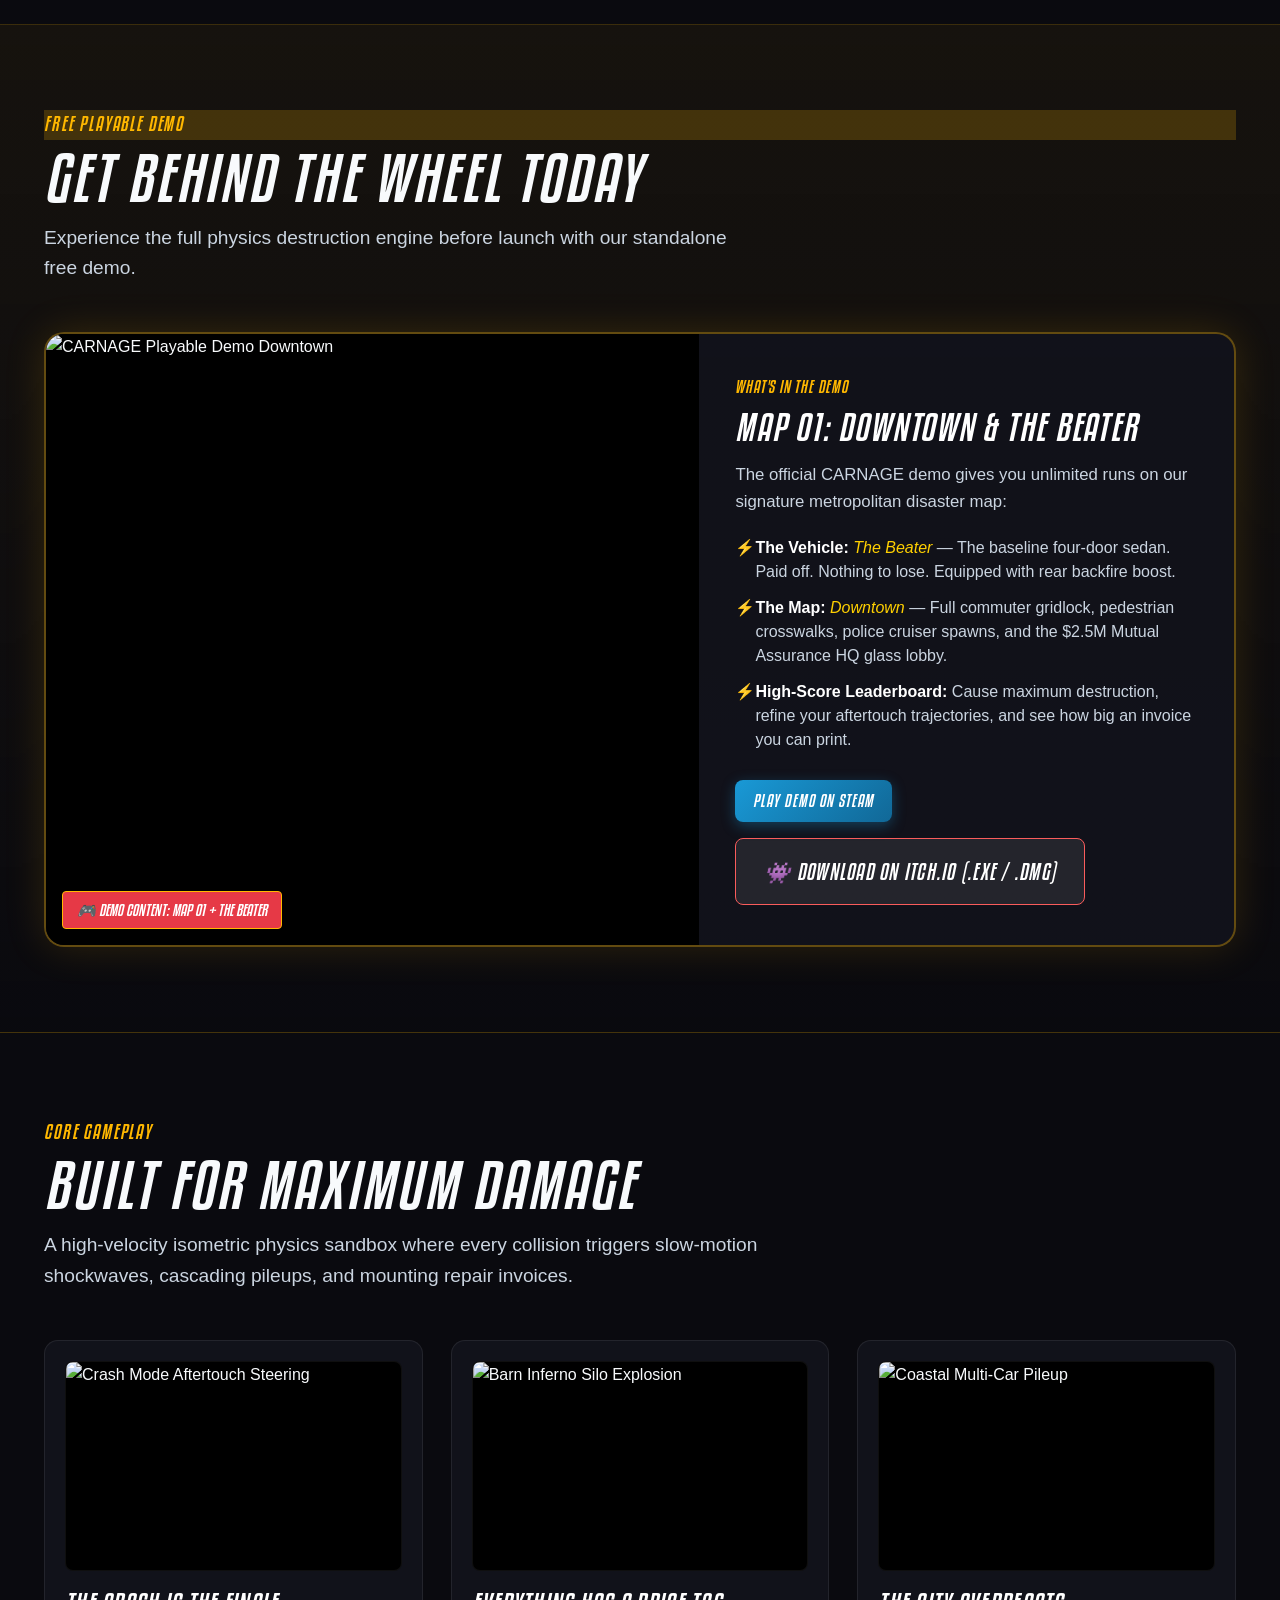
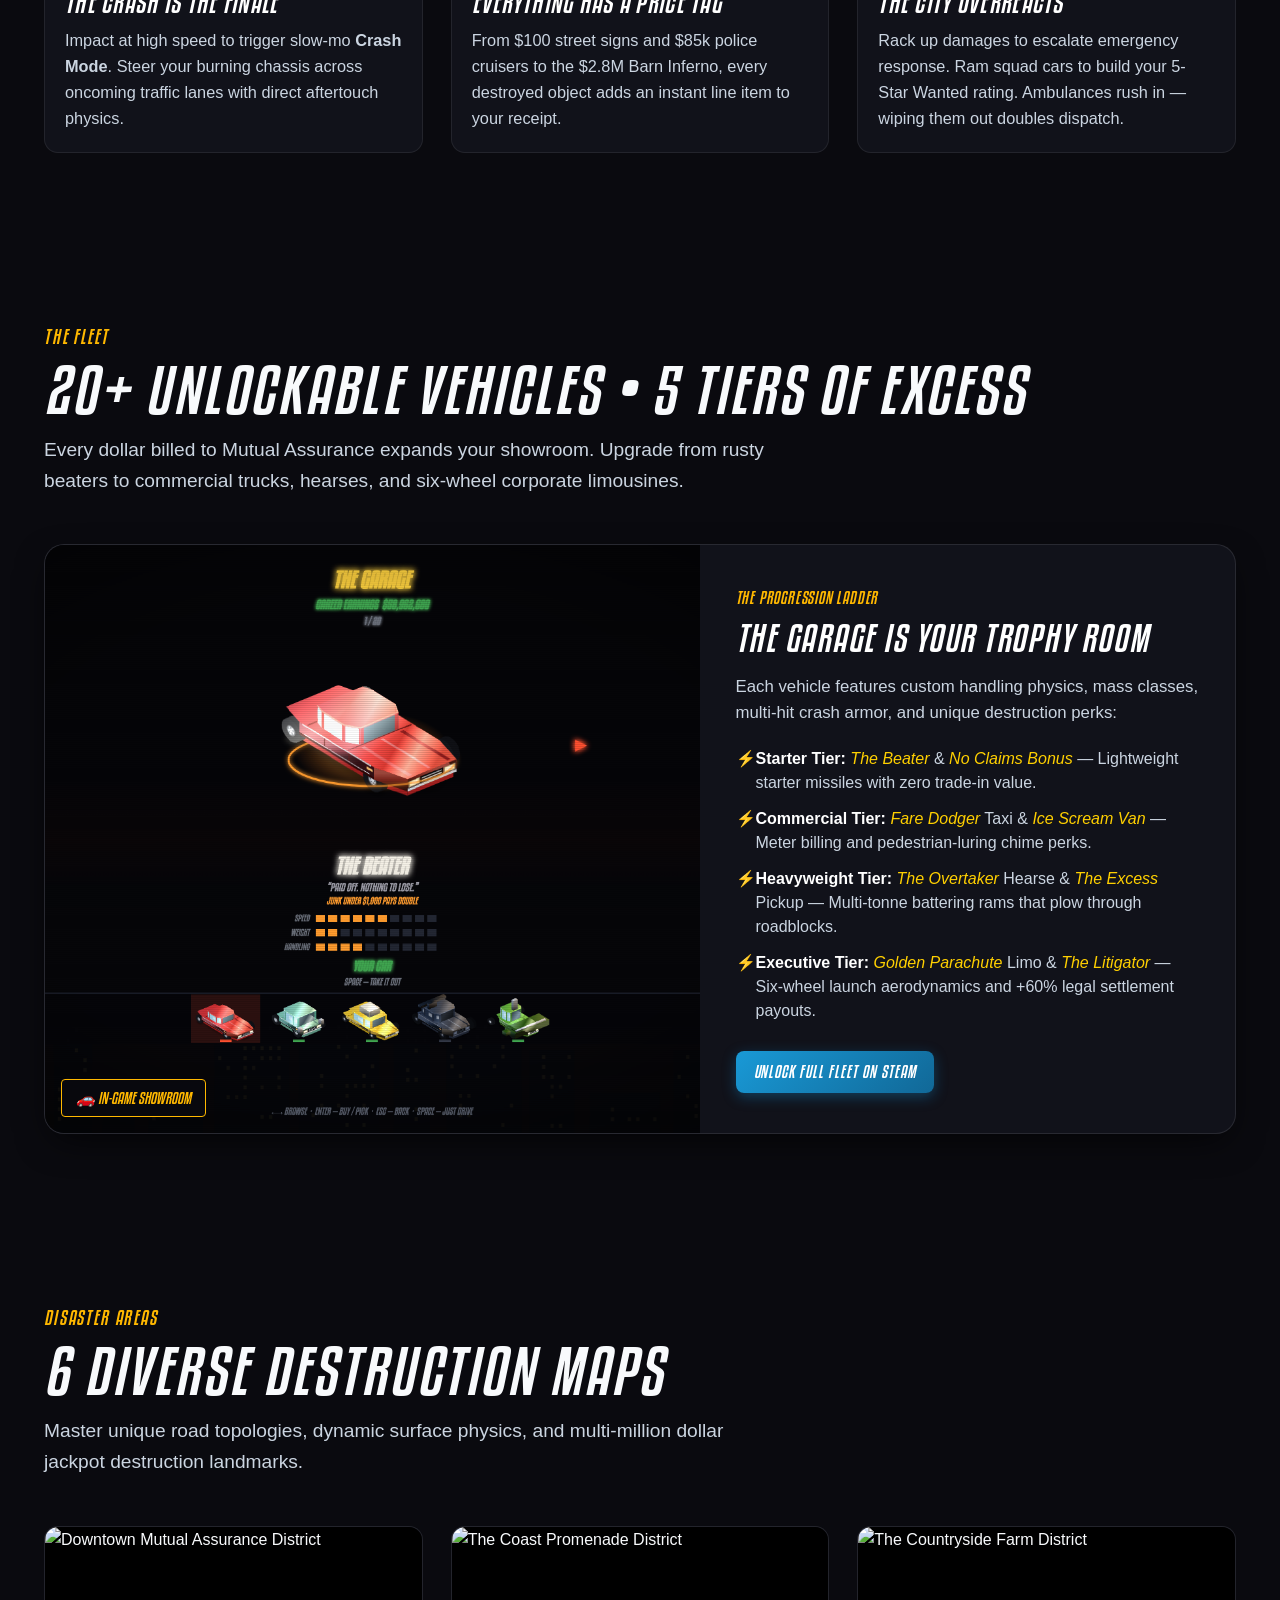
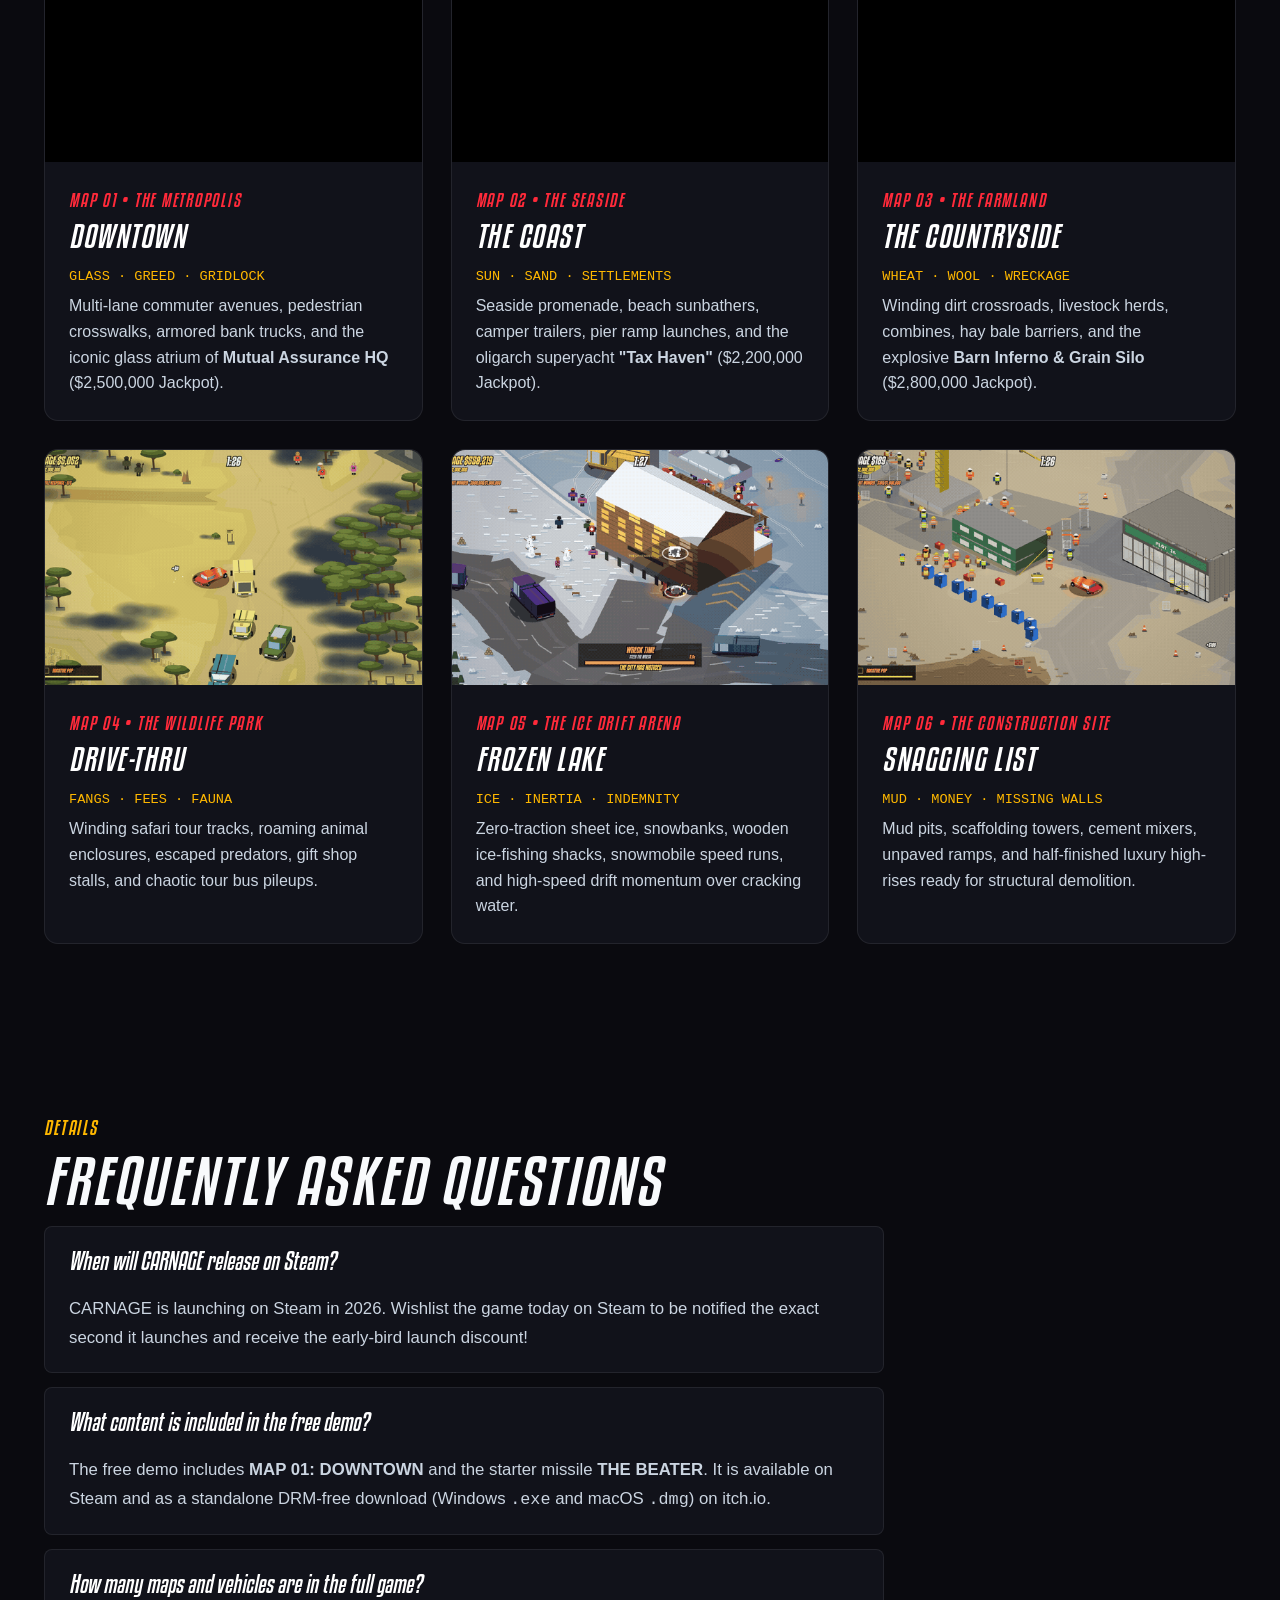
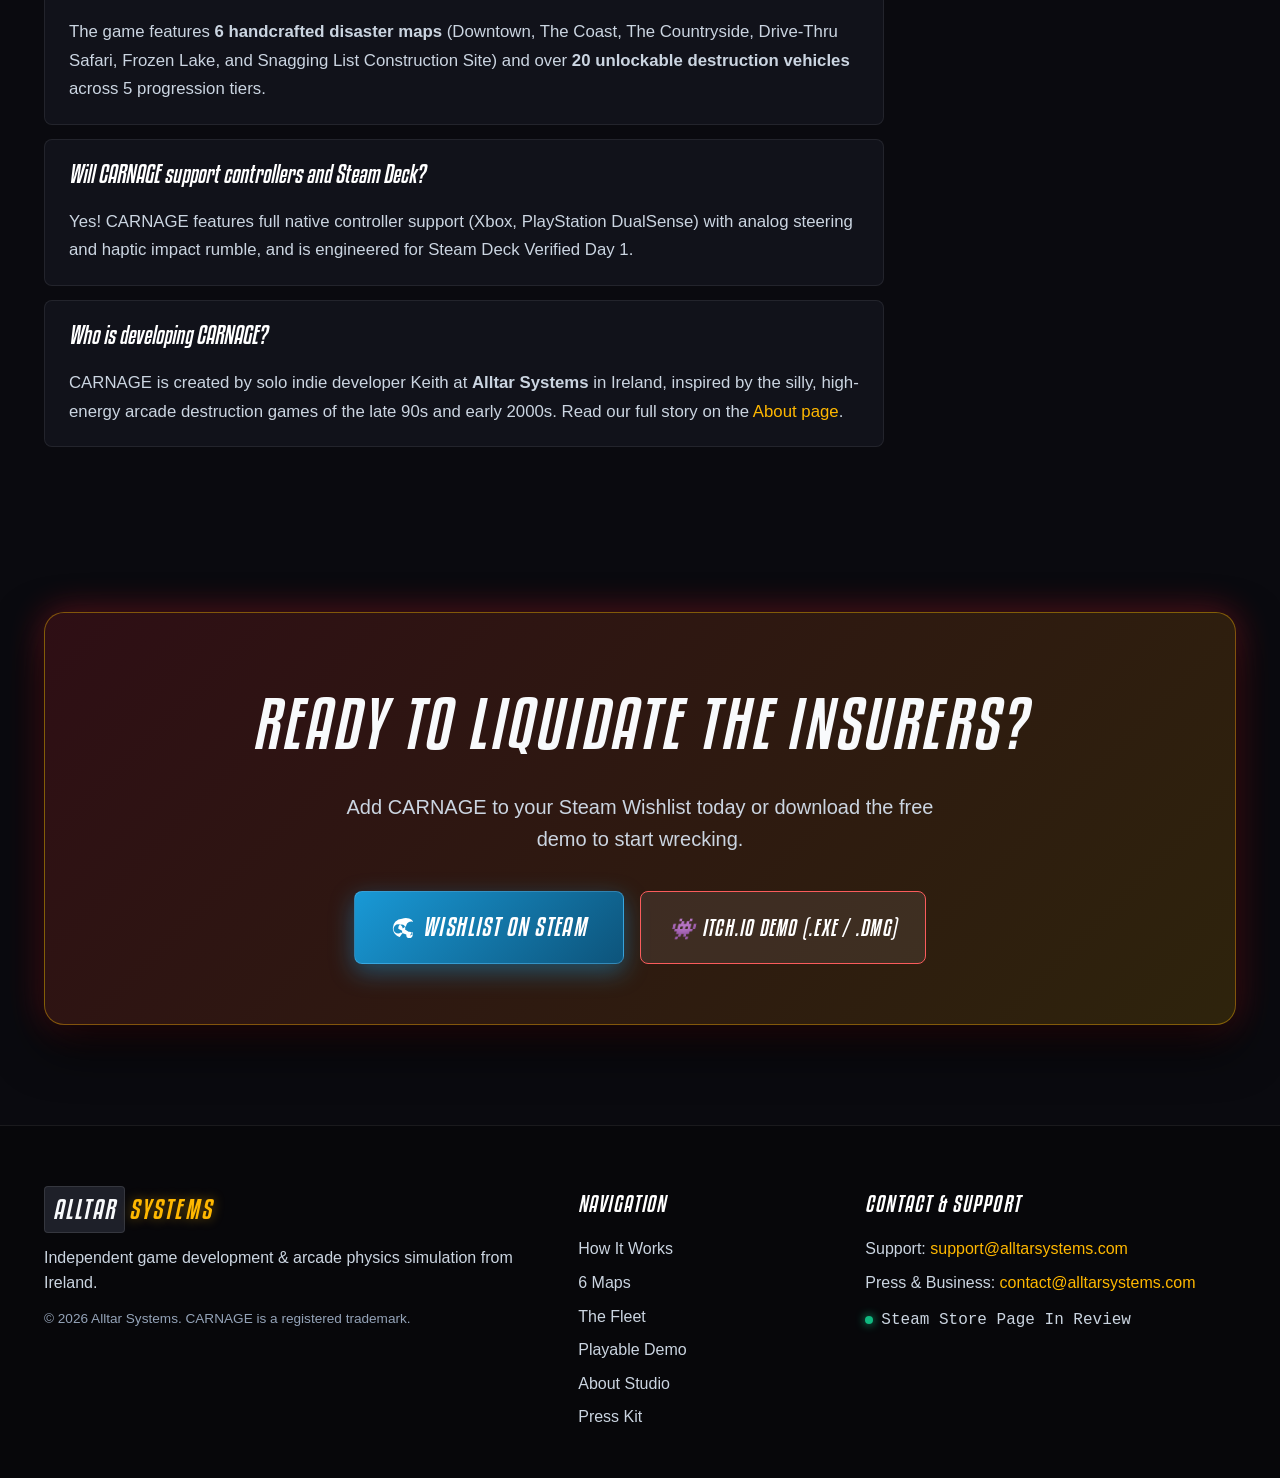
==== commit dda772b0: "Use authentic in-game GIFs for Frozen Lake and Snagging List" ====
--- a/index.html
+++ b/index.html
@@ -312,7 +312,7 @@
           <!-- District 05 -->
           <div class="district-card">
             <div class="district-img-wrap">
-              <img src="assets/screenshots/steam_shot_03_coast_beach_chaos.png" alt="Frozen Lake Winter Drift Arena" class="district-img">
+              <img src="assets/gifs/frozen_lake_drift.gif" alt="Frozen Lake Winter Drift Arena" class="district-img">
             </div>
             <div class="district-content">
               <div class="district-header">MAP 05 • THE ICE DRIFT ARENA</div>
@@ -325,7 +325,7 @@
           <!-- District 06 -->
           <div class="district-card">
             <div class="district-img-wrap">
-              <img src="assets/screenshots/landing_hero_downtown.png" alt="Snagging List Construction Site" class="district-img">
+              <img src="assets/gifs/snagging_list_demolition.gif" alt="Snagging List Construction Site" class="district-img">
             </div>
             <div class="district-content">
               <div class="district-header">MAP 06 • THE CONSTRUCTION SITE</div>
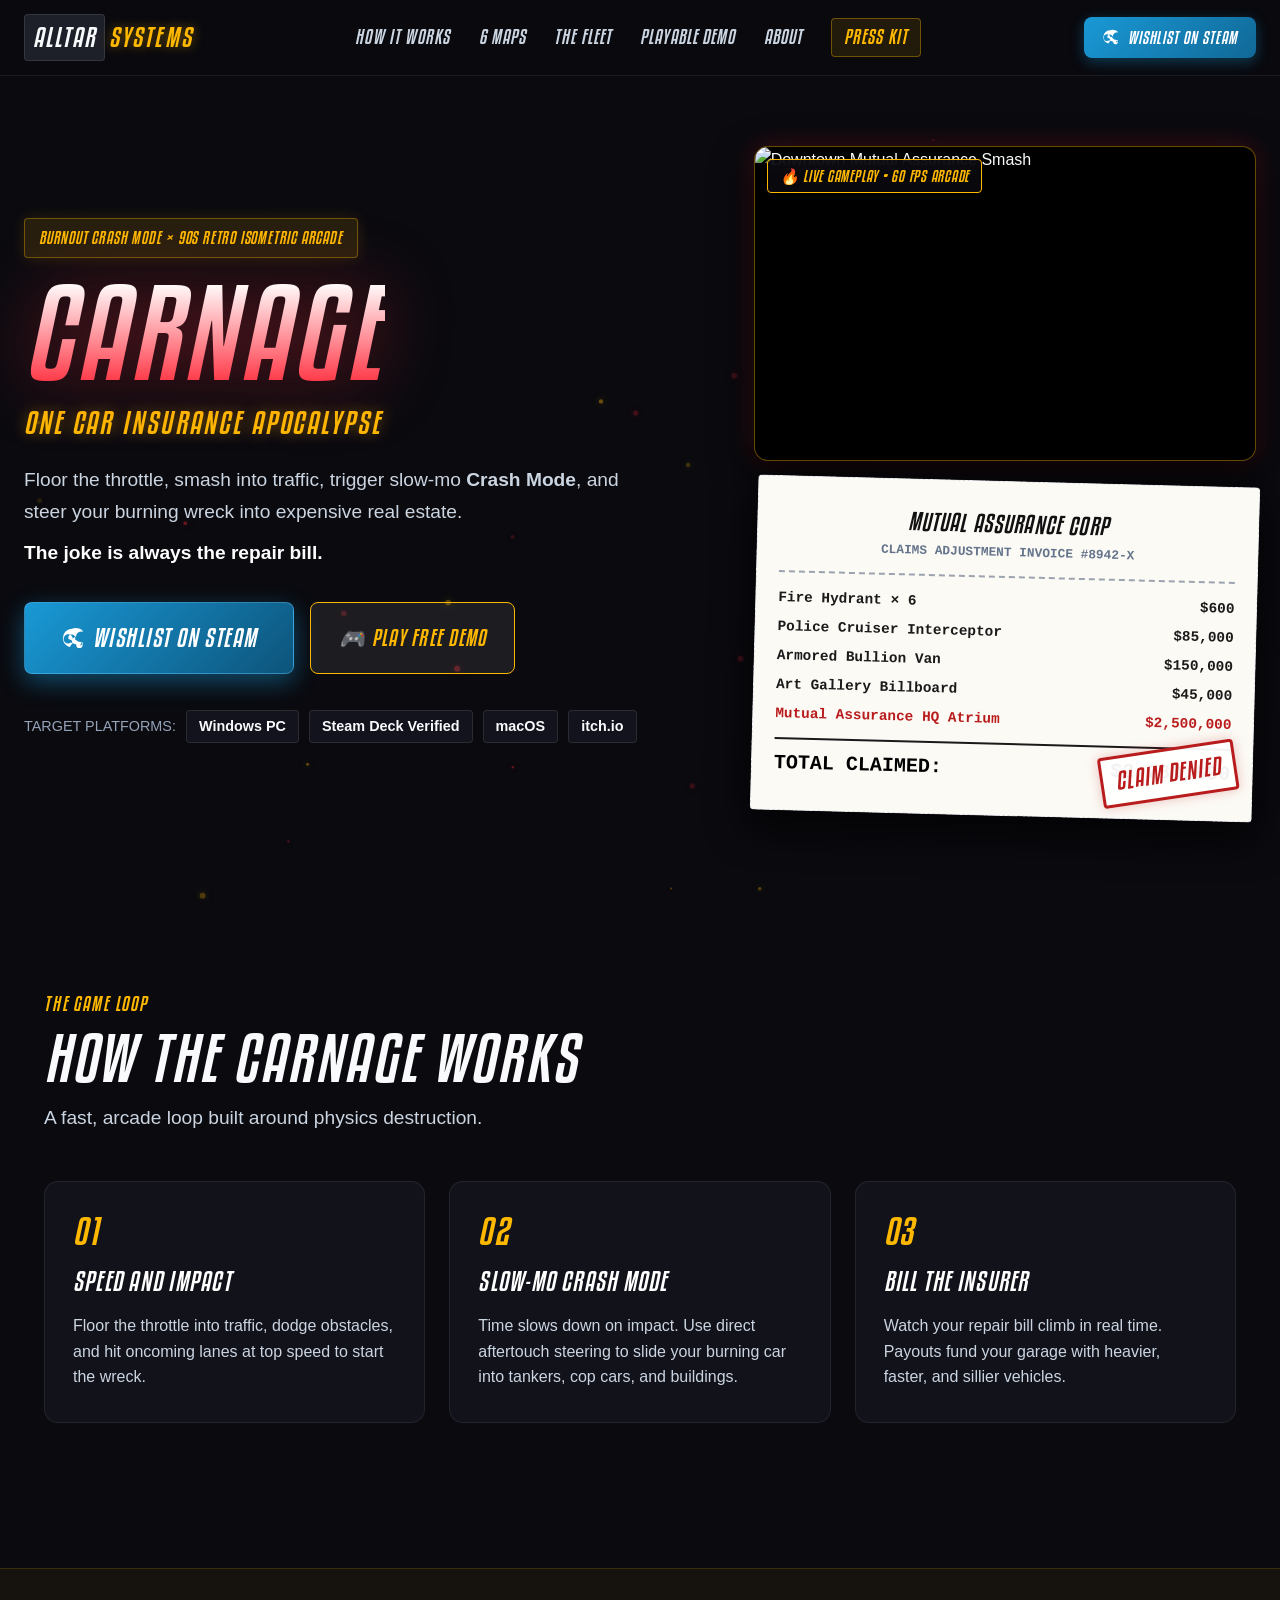
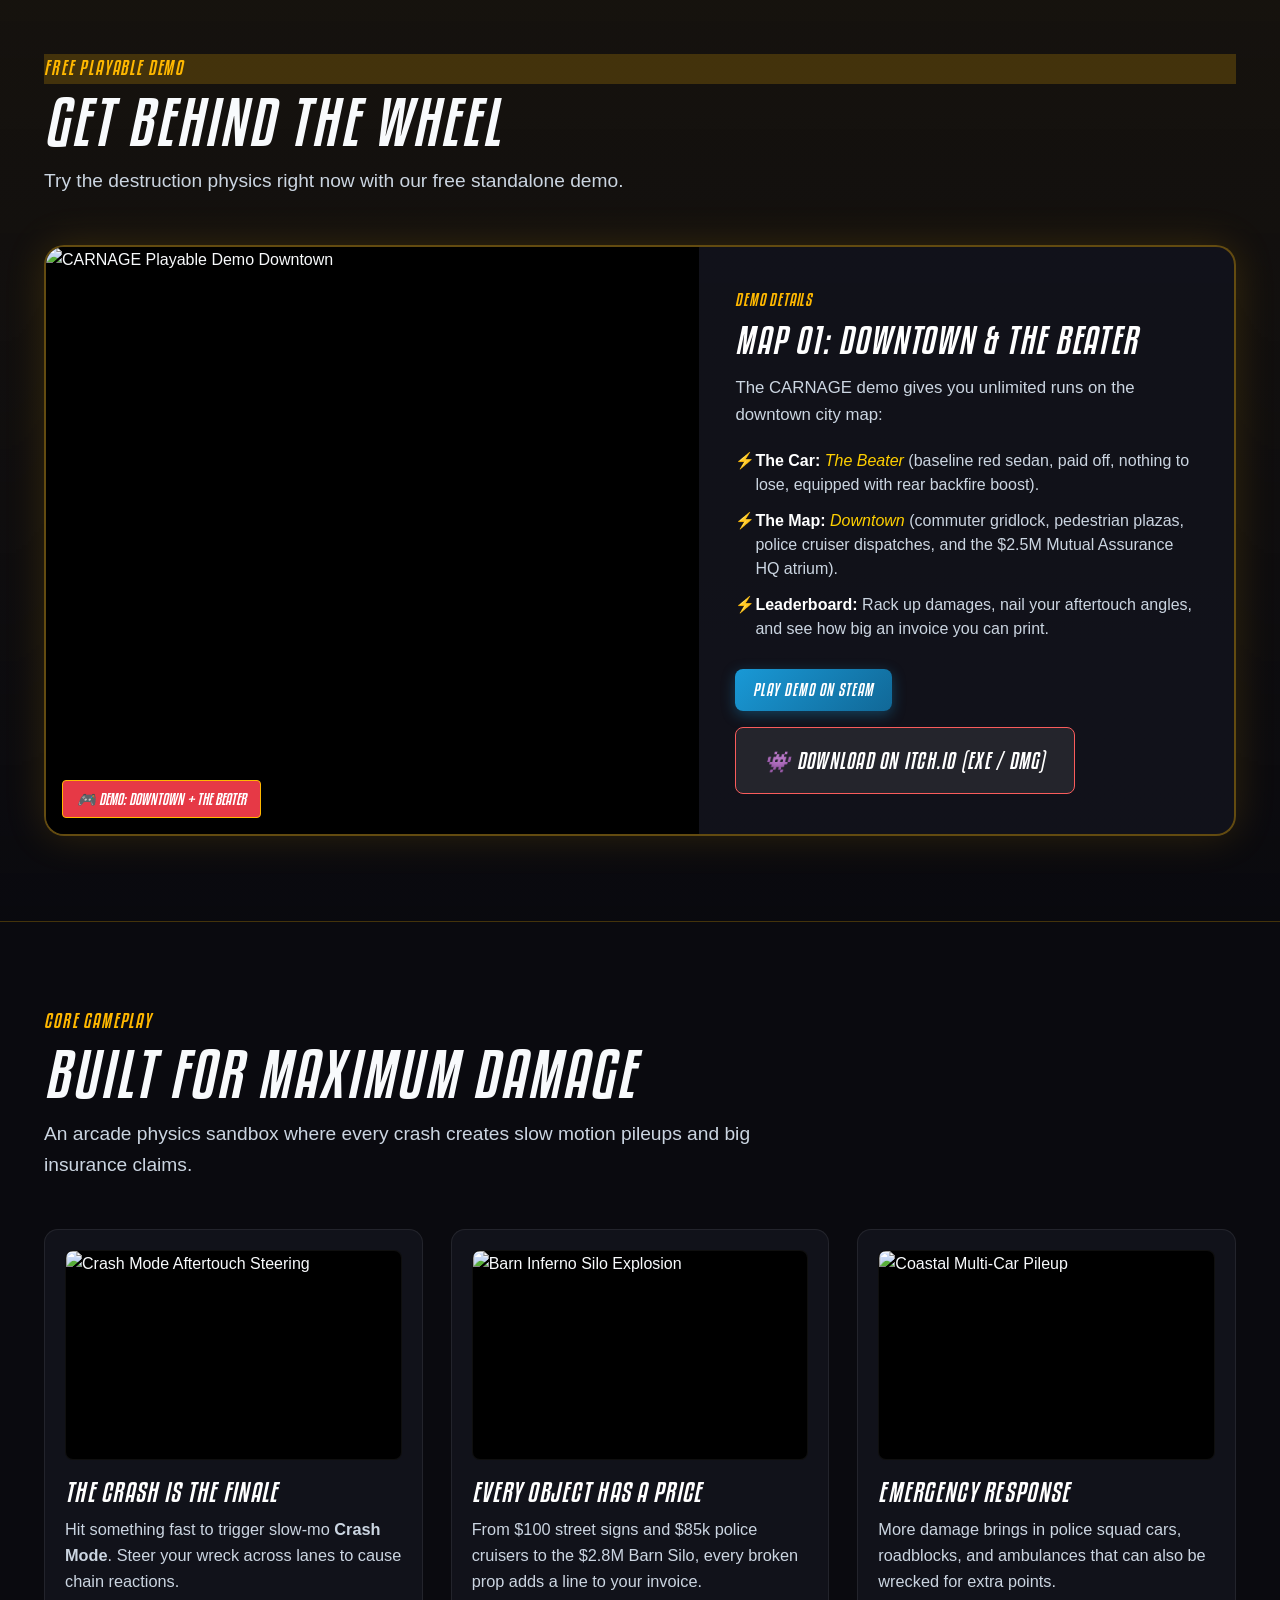
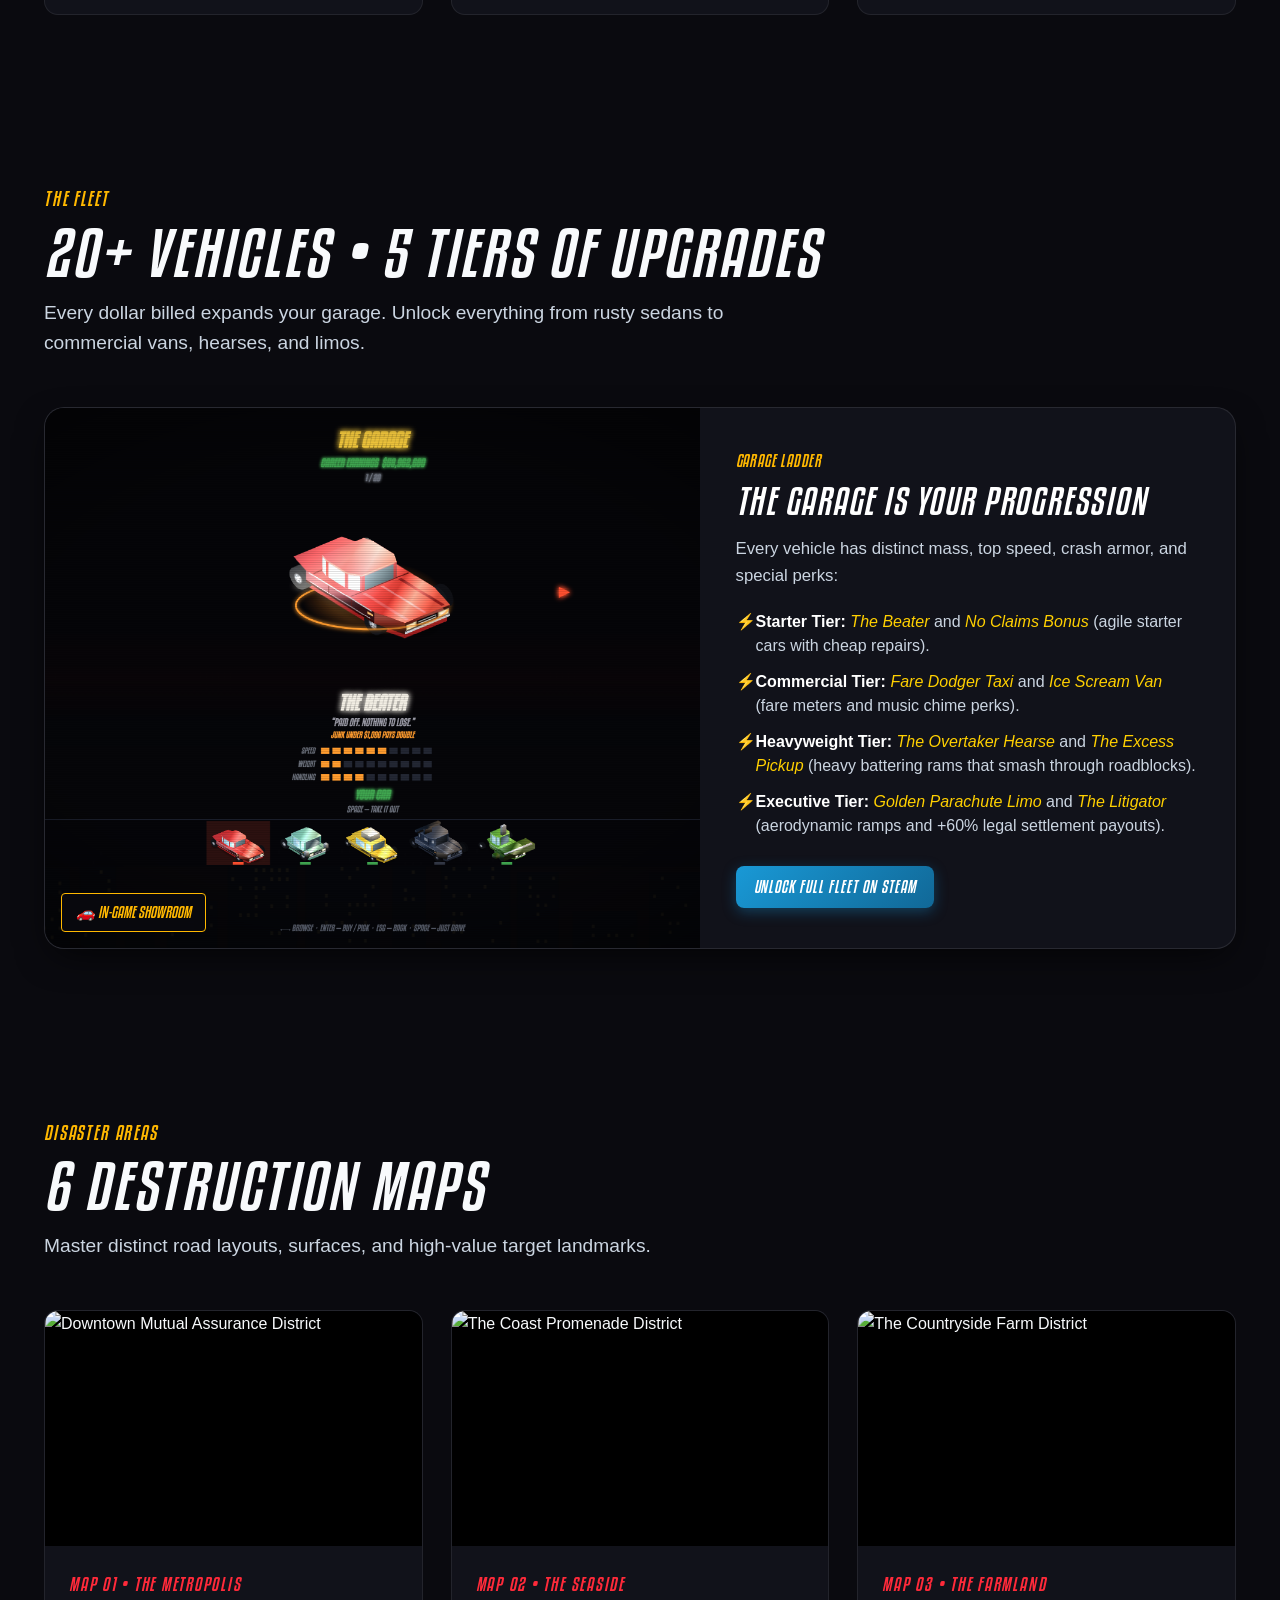
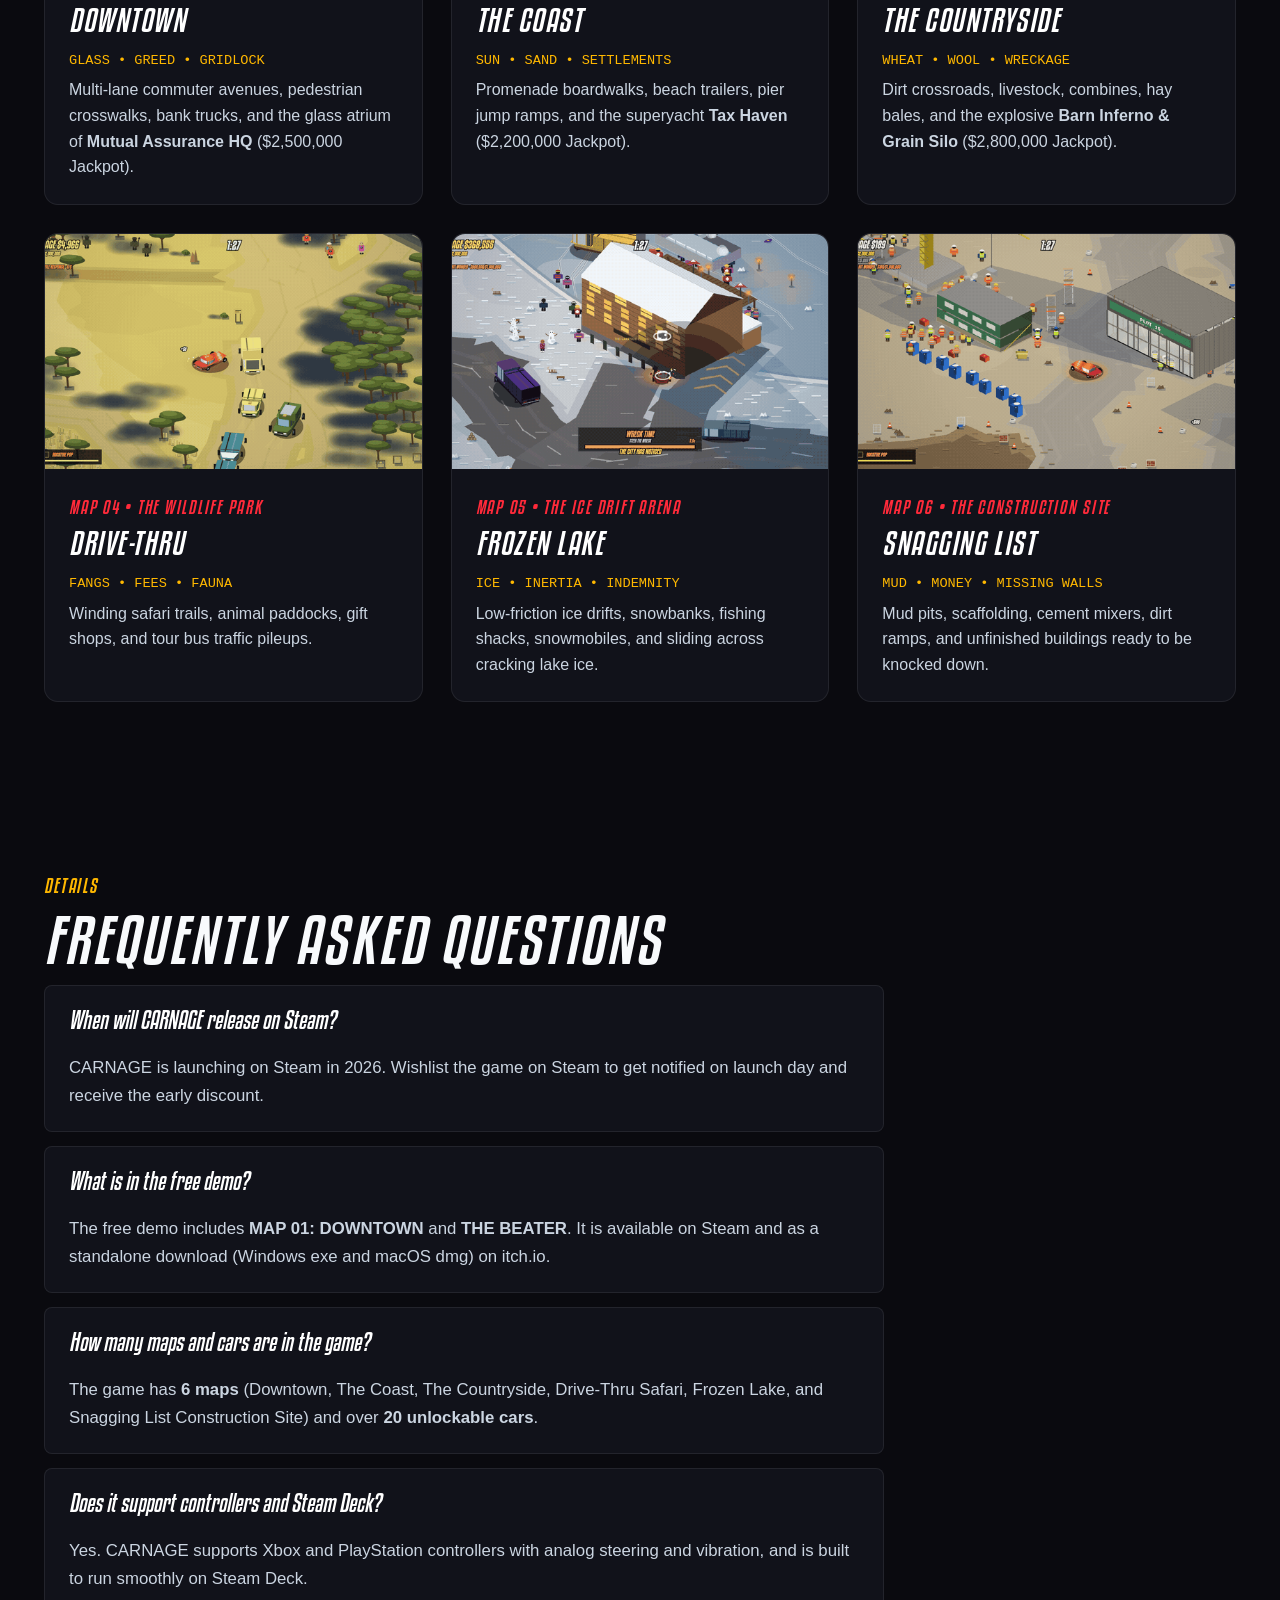
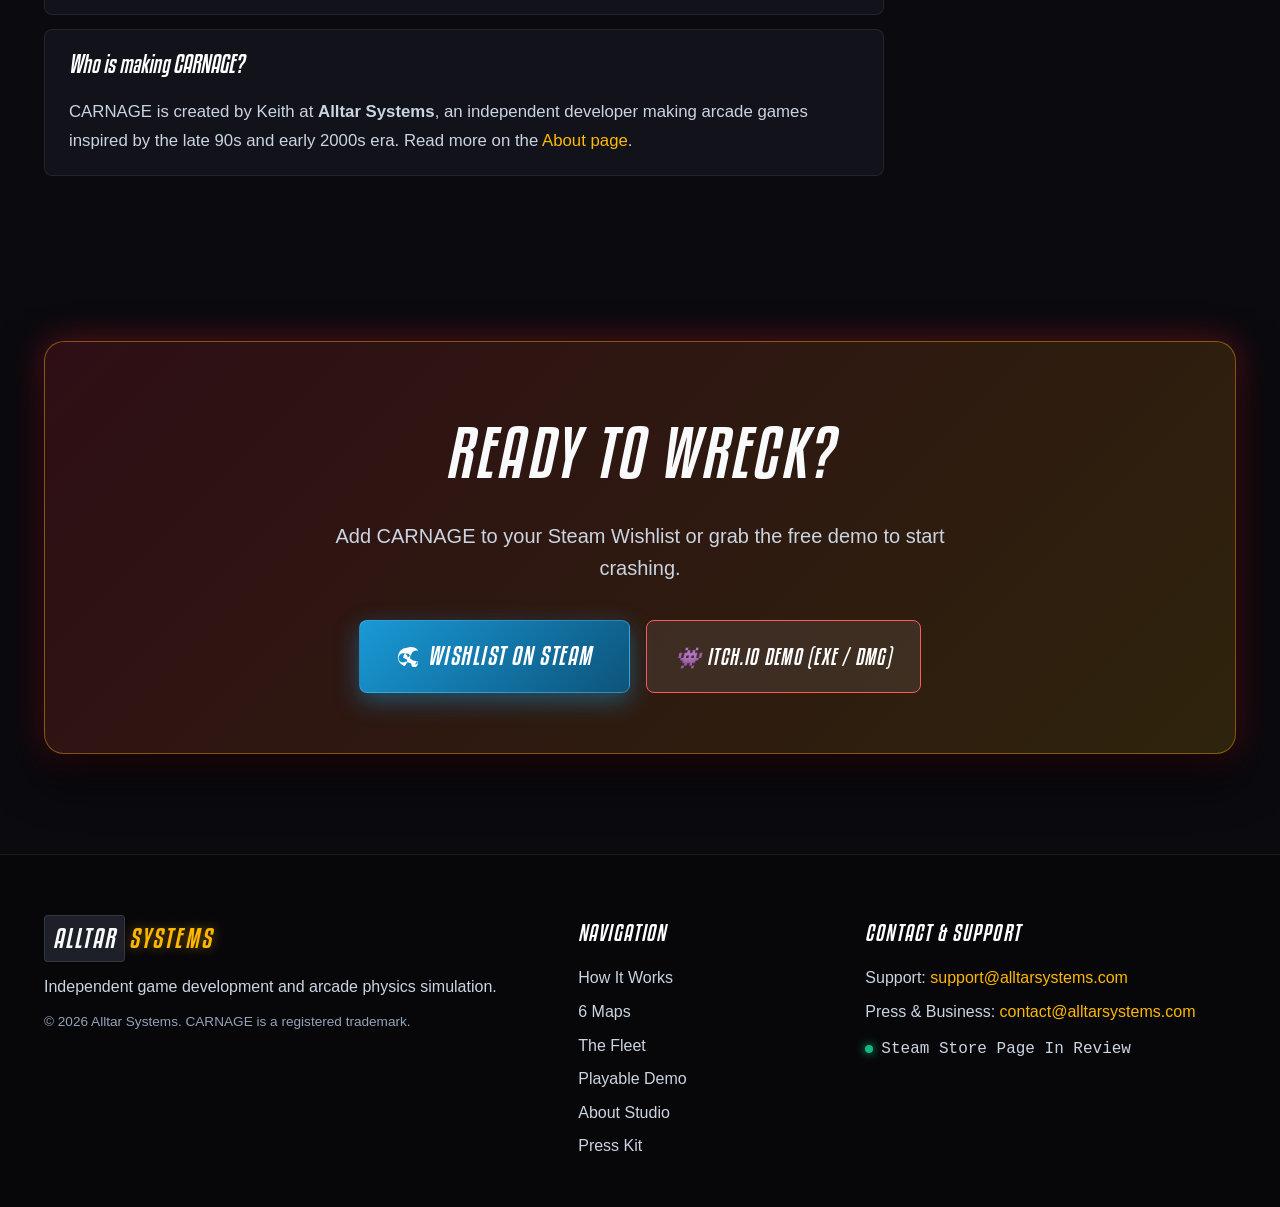
==== commit 569e5975: "Refine copy: natural human voice, neutral tone, removed all dashes" ====
--- a/index.html
+++ b/index.html
@@ -3,14 +3,14 @@
 <head>
   <meta charset="UTF-8">
   <meta name="viewport" content="width=device-width, initial-scale=1.0">
-  <title>CARNAGE — Isometric Crash-for-Cash Arcade Driving | Alltar Systems</title>
-  <meta name="description" content="Chaotic isometric crash-for-cash driving. Smash fast, trigger slow-mo Crash Mode, aftertouch your burning wreck into the city's most expensive real estate, and get the itemised invoice. Free Demo available!">
+  <title>CARNAGE | Isometric Crash for Cash Arcade Driving | Alltar Systems</title>
+  <meta name="description" content="Isometric crash for cash driving. Smash fast, trigger slow-mo Crash Mode, steer your burning wreck into city landmarks, and get the itemised invoice. Free demo available.">
   
   <!-- Open Graph / Social Meta -->
   <meta property="og:type" content="website">
   <meta property="og:url" content="https://alltarsystems.com/">
-  <meta property="og:title" content="CARNAGE — Isometric Crash-for-Cash Driving">
-  <meta property="og:description" content="Drive fast, crash big, aftertouch your burning chassis into Mutual Assurance HQ, and get the itemised invoice. Play the free demo on Steam & itch.io!">
+  <meta property="og:title" content="CARNAGE | Isometric Crash for Cash Driving">
+  <meta property="og:description" content="Drive fast, crash big, steer your burning chassis into Mutual Assurance HQ, and get the invoice. Play the free demo on Steam and itch.io.">
   <meta property="og:image" content="assets/screenshots/steam_shot_01_downtown_smash.png">
   
   <!-- Favicon & App Icons -->
@@ -59,10 +59,10 @@
         <h1 class="hero-title">
           <span class="title-carnage">CARNAGE</span>
         </h1>
-        <p class="hero-tagline">ONE-CAR INSURANCE APOCALYPSE</p>
+        <p class="hero-tagline">ONE CAR INSURANCE APOCALYPSE</p>
         <p class="hero-subtitle">
-          Drive fast, smash hard, trigger slow-mo <strong>Crash Mode</strong>, and aftertouch your burning wreck into the city's most expensive real estate. 
-          <span class="highlight-punch">The joke is always the price tag.</span>
+          Floor the throttle, smash into traffic, trigger slow-mo <strong>Crash Mode</strong>, and steer your burning wreck into expensive real estate. 
+          <span class="highlight-punch">The joke is always the repair bill.</span>
         </p>
 
         <div class="hero-actions">
@@ -79,10 +79,10 @@
 
         <div class="hero-platforms">
           <span>TARGET PLATFORMS:</span>
-          <span class="platform-chip">Windows PC (.exe)</span>
+          <span class="platform-chip">Windows PC</span>
           <span class="platform-chip">Steam Deck Verified</span>
-          <span class="platform-chip">macOS (.dmg)</span>
-          <span class="platform-chip">itch.io DRM-Free</span>
+          <span class="platform-chip">macOS</span>
+          <span class="platform-chip">itch.io</span>
         </div>
       </div>
 
@@ -118,25 +118,25 @@
       <div class="container">
         <div class="section-badge">THE GAME LOOP</div>
         <h2 class="section-title">HOW THE CARNAGE WORKS</h2>
-        <p class="section-subtitle">A lightning-fast, highly replayable arcade loop designed around pure destruction physics.</p>
+        <p class="section-subtitle">A fast, arcade loop built around physics destruction.</p>
 
         <div class="loop-grid">
           <div class="loop-card">
             <div class="step-num">01</div>
-            <h3>SPEED & IMPACT</h3>
-            <p>Floor the throttle into heavy commuter traffic, build speed multipliers, dodge obstacles, and hit oncoming lanes at maximum velocity.</p>
+            <h3>SPEED AND IMPACT</h3>
+            <p>Floor the throttle into traffic, dodge obstacles, and hit oncoming lanes at top speed to start the wreck.</p>
           </div>
 
           <div class="loop-card">
             <div class="step-num">02</div>
             <h3>SLOW-MO CRASH MODE</h3>
-            <p>On impact, time slows to a crawl. Use direct <strong>Aftertouch Steering</strong> to guide your burning chassis into fuel tankers, squad cars, and landmark buildings.</p>
+            <p>Time slows down on impact. Use direct aftertouch steering to slide your burning car into tankers, cop cars, and buildings.</p>
           </div>
 
           <div class="loop-card">
             <div class="step-num">03</div>
             <h3>BILL THE INSURER</h3>
-            <p>Watch your repair invoice tick up in real time. Every approved insurance settlement funds your garage with heavier, faster, and more destructive vehicles.</p>
+            <p>Watch your repair bill climb in real time. Payouts fund your garage with heavier, faster, and sillier vehicles.</p>
           </div>
         </div>
       </div>
@@ -146,25 +146,25 @@
     <section class="section demo-section" id="demo" style="background: linear-gradient(180deg, rgba(255, 184, 0, 0.05) 0%, rgba(10, 10, 15, 0.95) 100%); border-top: 1px solid rgba(255, 184, 0, 0.2); border-bottom: 1px solid rgba(255, 184, 0, 0.2);">
       <div class="container">
         <div class="section-badge" style="background: rgba(255, 184, 0, 0.2); color: var(--accent-gold);">FREE PLAYABLE DEMO</div>
-        <h2 class="section-title">GET BEHIND THE WHEEL TODAY</h2>
-        <p class="section-subtitle">Experience the full physics destruction engine before launch with our standalone free demo.</p>
+        <h2 class="section-title">GET BEHIND THE WHEEL</h2>
+        <p class="section-subtitle">Try the destruction physics right now with our free standalone demo.</p>
 
         <div class="garage-feature-card" style="border: 2px solid rgba(255, 184, 0, 0.35); box-shadow: 0 0 40px rgba(255, 184, 0, 0.15);">
           <div class="garage-feature-media">
             <img src="assets/gifs/downtown_breaking_glass.gif" alt="CARNAGE Playable Demo Downtown" class="garage-feature-img">
-            <div class="garage-media-tag" style="background: #e63946; color: #fff;">🎮 DEMO CONTENT: MAP 01 + THE BEATER</div>
+            <div class="garage-media-tag" style="background: #e63946; color: #fff;">🎮 DEMO: DOWNTOWN + THE BEATER</div>
           </div>
           <div class="garage-feature-details">
-            <div class="garage-badge">WHAT'S IN THE DEMO</div>
+            <div class="garage-badge">DEMO DETAILS</div>
             <h3>MAP 01: DOWNTOWN & THE BEATER</h3>
             <p>
-              The official CARNAGE demo gives you unlimited runs on our signature metropolitan disaster map:
+              The CARNAGE demo gives you unlimited runs on the downtown city map:
             </p>
             
             <ul class="fleet-highlights">
-              <li><strong>The Vehicle:</strong> <em>The Beater</em> — The baseline four-door sedan. Paid off. Nothing to lose. Equipped with rear backfire boost.</li>
-              <li><strong>The Map:</strong> <em>Downtown</em> — Full commuter gridlock, pedestrian crosswalks, police cruiser spawns, and the $2.5M Mutual Assurance HQ glass lobby.</li>
-              <li><strong>High-Score Leaderboard:</strong> Cause maximum destruction, refine your aftertouch trajectories, and see how big an invoice you can print.</li>
+              <li><strong>The Car:</strong> <em>The Beater</em> (baseline red sedan, paid off, nothing to lose, equipped with rear backfire boost).</li>
+              <li><strong>The Map:</strong> <em>Downtown</em> (commuter gridlock, pedestrian plazas, police cruiser dispatches, and the $2.5M Mutual Assurance HQ atrium).</li>
+              <li><strong>Leaderboard:</strong> Rack up damages, nail your aftertouch angles, and see how big an invoice you can print.</li>
             </ul>
 
             <div style="display: flex; gap: 16px; margin-top: 24px; flex-wrap: wrap;">
@@ -172,7 +172,7 @@
                 Play Demo on Steam
               </a>
               <a href="https://alltarsystems.itch.io/carnage" target="_blank" rel="noopener" class="btn btn-secondary" style="border-color: #fa5c5c; color: #fff;">
-                👾 Download on itch.io (.exe / .dmg)
+                👾 Download on itch.io (exe / dmg)
               </a>
             </div>
           </div>
@@ -185,7 +185,7 @@
       <div class="container">
         <div class="section-badge">CORE GAMEPLAY</div>
         <h2 class="section-title">BUILT FOR MAXIMUM DAMAGE</h2>
-        <p class="section-subtitle">A high-velocity isometric physics sandbox where every collision triggers slow-motion shockwaves, cascading pileups, and mounting repair invoices.</p>
+        <p class="section-subtitle">An arcade physics sandbox where every crash creates slow motion pileups and big insurance claims.</p>
 
         <div class="pillars-grid">
           <div class="pillar-card">
@@ -193,34 +193,34 @@
               <img src="assets/gifs/downtown_wreck_mode.gif" alt="Crash Mode Aftertouch Steering" class="pillar-gif">
             </div>
             <h3>THE CRASH IS THE FINALE</h3>
-            <p>Impact at high speed to trigger slow-mo <strong>Crash Mode</strong>. Steer your burning chassis across oncoming traffic lanes with direct aftertouch physics.</p>
+            <p>Hit something fast to trigger slow-mo <strong>Crash Mode</strong>. Steer your wreck across lanes to cause chain reactions.</p>
           </div>
 
           <div class="pillar-card">
             <div class="pillar-media">
               <img src="assets/gifs/countryside_wreck_inferno.gif" alt="Barn Inferno Silo Explosion" class="pillar-gif">
             </div>
-            <h3>EVERYTHING HAS A PRICE TAG</h3>
-            <p>From $100 street signs and $85k police cruisers to the $2.8M Barn Inferno, every destroyed object adds an instant line item to your receipt.</p>
+            <h3>EVERY OBJECT HAS A PRICE</h3>
+            <p>From $100 street signs and $85k police cruisers to the $2.8M Barn Silo, every broken prop adds a line to your invoice.</p>
           </div>
 
           <div class="pillar-card">
             <div class="pillar-media">
               <img src="assets/gifs/coastal_wreck_pileup.gif" alt="Coastal Multi-Car Pileup" class="pillar-gif">
             </div>
-            <h3>THE CITY OVERREACTS</h3>
-            <p>Rack up damages to escalate emergency response. Ram squad cars to build your 5-Star Wanted rating. Ambulances rush in — wiping them out doubles dispatch.</p>
-          </div>
-        </div>
-      </div>
-    </section>
-
-    <!-- Garage Showcase (Screenshot-First, Teasing the Fleet) -->
+            <h3>EMERGENCY RESPONSE</h3>
+            <p>More damage brings in police squad cars, roadblocks, and ambulances that can also be wrecked for extra points.</p>
+          </div>
+        </div>
+      </div>
+    </section>
+
+    <!-- Garage Showcase -->
     <section class="section garage-section" id="garage">
       <div class="container">
         <div class="section-badge">THE FLEET</div>
-        <h2 class="section-title">20+ UNLOCKABLE VEHICLES • 5 TIERS OF EXCESS</h2>
-        <p class="section-subtitle">Every dollar billed to Mutual Assurance expands your showroom. Upgrade from rusty beaters to commercial trucks, hearses, and six-wheel corporate limousines.</p>
+        <h2 class="section-title">20+ VEHICLES • 5 TIERS OF UPGRADES</h2>
+        <p class="section-subtitle">Every dollar billed expands your garage. Unlock everything from rusty sedans to commercial vans, hearses, and limos.</p>
 
         <div class="garage-feature-card">
           <div class="garage-feature-media">
@@ -228,15 +228,15 @@
             <div class="garage-media-tag">🚗 IN-GAME SHOWROOM</div>
           </div>
           <div class="garage-feature-details">
-            <div class="garage-badge">THE PROGRESSION LADDER</div>
-            <h3>THE GARAGE IS YOUR TROPHY ROOM</h3>
-            <p>Each vehicle features custom handling physics, mass classes, multi-hit crash armor, and unique destruction perks:</p>
+            <div class="garage-badge">GARAGE LADDER</div>
+            <h3>THE GARAGE IS YOUR PROGRESSION</h3>
+            <p>Every vehicle has distinct mass, top speed, crash armor, and special perks:</p>
             
             <ul class="fleet-highlights">
-              <li><strong>Starter Tier:</strong> <em>The Beater</em> & <em>No Claims Bonus</em> — Lightweight starter missiles with zero trade-in value.</li>
-              <li><strong>Commercial Tier:</strong> <em>Fare Dodger</em> Taxi & <em>Ice Scream Van</em> — Meter billing and pedestrian-luring chime perks.</li>
-              <li><strong>Heavyweight Tier:</strong> <em>The Overtaker</em> Hearse & <em>The Excess</em> Pickup — Multi-tonne battering rams that plow through roadblocks.</li>
-              <li><strong>Executive Tier:</strong> <em>Golden Parachute</em> Limo & <em>The Litigator</em> — Six-wheel launch aerodynamics and +60% legal settlement payouts.</li>
+              <li><strong>Starter Tier:</strong> <em>The Beater</em> and <em>No Claims Bonus</em> (agile starter cars with cheap repairs).</li>
+              <li><strong>Commercial Tier:</strong> <em>Fare Dodger Taxi</em> and <em>Ice Scream Van</em> (fare meters and music chime perks).</li>
+              <li><strong>Heavyweight Tier:</strong> <em>The Overtaker Hearse</em> and <em>The Excess Pickup</em> (heavy battering rams that smash through roadblocks).</li>
+              <li><strong>Executive Tier:</strong> <em>Golden Parachute Limo</em> and <em>The Litigator</em> (aerodynamic ramps and +60% legal settlement payouts).</li>
             </ul>
 
             <div class="garage-cta-row">
@@ -253,8 +253,8 @@
     <section class="section districts-section" id="districts">
       <div class="container">
         <div class="section-badge">DISASTER AREAS</div>
-        <h2 class="section-title">6 DIVERSE DESTRUCTION MAPS</h2>
-        <p class="section-subtitle">Master unique road topologies, dynamic surface physics, and multi-million dollar jackpot destruction landmarks.</p>
+        <h2 class="section-title">6 DESTRUCTION MAPS</h2>
+        <p class="section-subtitle">Master distinct road layouts, surfaces, and high-value target landmarks.</p>
 
         <div class="districts-grid" style="grid-template-columns: repeat(auto-fit, minmax(320px, 1fr));">
           <!-- District 01 -->
@@ -265,8 +265,8 @@
             <div class="district-content">
               <div class="district-header">MAP 01 • THE METROPOLIS</div>
               <h3>DOWNTOWN</h3>
-              <p style="font-family: var(--font-mono); font-size: 0.85rem; color: var(--accent-gold); margin-bottom: 6px;">GLASS · GREED · GRIDLOCK</p>
-              <p>Multi-lane commuter avenues, pedestrian crosswalks, armored bank trucks, and the iconic glass atrium of <strong>Mutual Assurance HQ</strong> ($2,500,000 Jackpot).</p>
+              <p style="font-family: var(--font-mono); font-size: 0.85rem; color: var(--accent-gold); margin-bottom: 6px;">GLASS • GREED • GRIDLOCK</p>
+              <p>Multi-lane commuter avenues, pedestrian crosswalks, bank trucks, and the glass atrium of <strong>Mutual Assurance HQ</strong> ($2,500,000 Jackpot).</p>
             </div>
           </div>
 
@@ -278,8 +278,8 @@
             <div class="district-content">
               <div class="district-header">MAP 02 • THE SEASIDE</div>
               <h3>THE COAST</h3>
-              <p style="font-family: var(--font-mono); font-size: 0.85rem; color: var(--accent-gold); margin-bottom: 6px;">SUN · SAND · SETTLEMENTS</p>
-              <p>Seaside promenade, beach sunbathers, camper trailers, pier ramp launches, and the oligarch superyacht <strong>"Tax Haven"</strong> ($2,200,000 Jackpot).</p>
+              <p style="font-family: var(--font-mono); font-size: 0.85rem; color: var(--accent-gold); margin-bottom: 6px;">SUN • SAND • SETTLEMENTS</p>
+              <p>Promenade boardwalks, beach trailers, pier jump ramps, and the superyacht <strong>Tax Haven</strong> ($2,200,000 Jackpot).</p>
             </div>
           </div>
 
@@ -291,8 +291,8 @@
             <div class="district-content">
               <div class="district-header">MAP 03 • THE FARMLAND</div>
               <h3>THE COUNTRYSIDE</h3>
-              <p style="font-family: var(--font-mono); font-size: 0.85rem; color: var(--accent-gold); margin-bottom: 6px;">WHEAT · WOOL · WRECKAGE</p>
-              <p>Winding dirt crossroads, livestock herds, combines, hay bale barriers, and the explosive <strong>Barn Inferno & Grain Silo</strong> ($2,800,000 Jackpot).</p>
+              <p style="font-family: var(--font-mono); font-size: 0.85rem; color: var(--accent-gold); margin-bottom: 6px;">WHEAT • WOOL • WRECKAGE</p>
+              <p>Dirt crossroads, livestock, combines, hay bales, and the explosive <strong>Barn Inferno & Grain Silo</strong> ($2,800,000 Jackpot).</p>
             </div>
           </div>
 
@@ -304,8 +304,8 @@
             <div class="district-content">
               <div class="district-header">MAP 04 • THE WILDLIFE PARK</div>
               <h3>DRIVE-THRU</h3>
-              <p style="font-family: var(--font-mono); font-size: 0.85rem; color: var(--accent-gold); margin-bottom: 6px;">FANGS · FEES · FAUNA</p>
-              <p>Winding safari tour tracks, roaming animal enclosures, escaped predators, gift shop stalls, and chaotic tour bus pileups.</p>
+              <p style="font-family: var(--font-mono); font-size: 0.85rem; color: var(--accent-gold); margin-bottom: 6px;">FANGS • FEES • FAUNA</p>
+              <p>Winding safari trails, animal paddocks, gift shops, and tour bus traffic pileups.</p>
             </div>
           </div>
 
@@ -317,8 +317,8 @@
             <div class="district-content">
               <div class="district-header">MAP 05 • THE ICE DRIFT ARENA</div>
               <h3>FROZEN LAKE</h3>
-              <p style="font-family: var(--font-mono); font-size: 0.85rem; color: var(--accent-gold); margin-bottom: 6px;">ICE · INERTIA · INDEMNITY</p>
-              <p>Zero-traction sheet ice, snowbanks, wooden ice-fishing shacks, snowmobile speed runs, and high-speed drift momentum over cracking water.</p>
+              <p style="font-family: var(--font-mono); font-size: 0.85rem; color: var(--accent-gold); margin-bottom: 6px;">ICE • INERTIA • INDEMNITY</p>
+              <p>Low-friction ice drifts, snowbanks, fishing shacks, snowmobiles, and sliding across cracking lake ice.</p>
             </div>
           </div>
 
@@ -330,8 +330,8 @@
             <div class="district-content">
               <div class="district-header">MAP 06 • THE CONSTRUCTION SITE</div>
               <h3>SNAGGING LIST</h3>
-              <p style="font-family: var(--font-mono); font-size: 0.85rem; color: var(--accent-gold); margin-bottom: 6px;">MUD · MONEY · MISSING WALLS</p>
-              <p>Mud pits, scaffolding towers, cement mixers, unpaved ramps, and half-finished luxury high-rises ready for structural demolition.</p>
+              <p style="font-family: var(--font-mono); font-size: 0.85rem; color: var(--accent-gold); margin-bottom: 6px;">MUD • MONEY • MISSING WALLS</p>
+              <p>Mud pits, scaffolding, cement mixers, dirt ramps, and unfinished buildings ready to be knocked down.</p>
             </div>
           </div>
         </div>
@@ -348,35 +348,35 @@
           <div class="faq-item">
             <button class="faq-question">When will CARNAGE release on Steam?</button>
             <div class="faq-answer">
-              <p>CARNAGE is launching on Steam in 2026. Wishlist the game today on Steam to be notified the exact second it launches and receive the early-bird launch discount!</p>
+              <p>CARNAGE is launching on Steam in 2026. Wishlist the game on Steam to get notified on launch day and receive the early discount.</p>
             </div>
           </div>
 
           <div class="faq-item">
-            <button class="faq-question">What content is included in the free demo?</button>
+            <button class="faq-question">What is in the free demo?</button>
             <div class="faq-answer">
-              <p>The free demo includes <strong>MAP 01: DOWNTOWN</strong> and the starter missile <strong>THE BEATER</strong>. It is available on Steam and as a standalone DRM-free download (Windows <code>.exe</code> and macOS <code>.dmg</code>) on itch.io.</p>
+              <p>The free demo includes <strong>MAP 01: DOWNTOWN</strong> and <strong>THE BEATER</strong>. It is available on Steam and as a standalone download (Windows exe and macOS dmg) on itch.io.</p>
             </div>
           </div>
 
           <div class="faq-item">
-            <button class="faq-question">How many maps and vehicles are in the full game?</button>
+            <button class="faq-question">How many maps and cars are in the game?</button>
             <div class="faq-answer">
-              <p>The game features <strong>6 handcrafted disaster maps</strong> (Downtown, The Coast, The Countryside, Drive-Thru Safari, Frozen Lake, and Snagging List Construction Site) and over <strong>20 unlockable destruction vehicles</strong> across 5 progression tiers.</p>
+              <p>The game has <strong>6 maps</strong> (Downtown, The Coast, The Countryside, Drive-Thru Safari, Frozen Lake, and Snagging List Construction Site) and over <strong>20 unlockable cars</strong>.</p>
             </div>
           </div>
 
           <div class="faq-item">
-            <button class="faq-question">Will CARNAGE support controllers and Steam Deck?</button>
+            <button class="faq-question">Does it support controllers and Steam Deck?</button>
             <div class="faq-answer">
-              <p>Yes! CARNAGE features full native controller support (Xbox, PlayStation DualSense) with analog steering and haptic impact rumble, and is engineered for Steam Deck Verified Day 1.</p>
+              <p>Yes. CARNAGE supports Xbox and PlayStation controllers with analog steering and vibration, and is built to run smoothly on Steam Deck.</p>
             </div>
           </div>
 
           <div class="faq-item">
-            <button class="faq-question">Who is developing CARNAGE?</button>
+            <button class="faq-question">Who is making CARNAGE?</button>
             <div class="faq-answer">
-              <p>CARNAGE is created by solo indie developer Keith at <strong>Alltar Systems</strong> in Ireland, inspired by the silly, high-energy arcade destruction games of the late 90s and early 2000s. Read our full story on the <a href="about.html" style="color: var(--accent-gold);">About page</a>.</p>
+              <p>CARNAGE is created by Keith at <strong>Alltar Systems</strong>, an independent developer making arcade games inspired by the late 90s and early 2000s era. Read more on the <a href="about.html" style="color: var(--accent-gold);">About page</a>.</p>
             </div>
           </div>
         </div>
@@ -387,8 +387,8 @@
     <section class="section cta-banner">
       <div class="container">
         <div class="cta-box">
-          <h2>READY TO LIQUIDATE THE INSURERS?</h2>
-          <p>Add CARNAGE to your Steam Wishlist today or download the free demo to start wrecking.</p>
+          <h2>READY TO WRECK?</h2>
+          <p>Add CARNAGE to your Steam Wishlist or grab the free demo to start crashing.</p>
           <div style="display: flex; gap: 16px; justify-content: center; flex-wrap: wrap;">
             <a href="https://store.steampowered.com/app/1288244" target="_blank" rel="noopener" class="btn btn-steam-large">
               <svg class="steam-icon-large" viewBox="0 0 24 24" width="22" height="22" fill="currentColor">
@@ -397,7 +397,7 @@
               <span>WISHLIST ON STEAM</span>
             </a>
             <a href="https://alltarsystems.itch.io/carnage" target="_blank" rel="noopener" class="btn btn-secondary" style="border-color: #fa5c5c; color: #fff;">
-              👾 itch.io Demo (.exe / .dmg)
+              👾 itch.io Demo (exe / dmg)
             </a>
           </div>
         </div>
@@ -412,7 +412,7 @@
         <div class="brand-logo">
           <span class="logo-studio">ALLTAR</span><span class="logo-systems">SYSTEMS</span>
         </div>
-        <p class="footer-tagline">Independent game development & arcade physics simulation from Ireland.</p>
+        <p class="footer-tagline">Independent game development and arcade physics simulation.</p>
         <p class="footer-legal">© 2026 Alltar Systems. CARNAGE is a registered trademark.</p>
       </div>
 
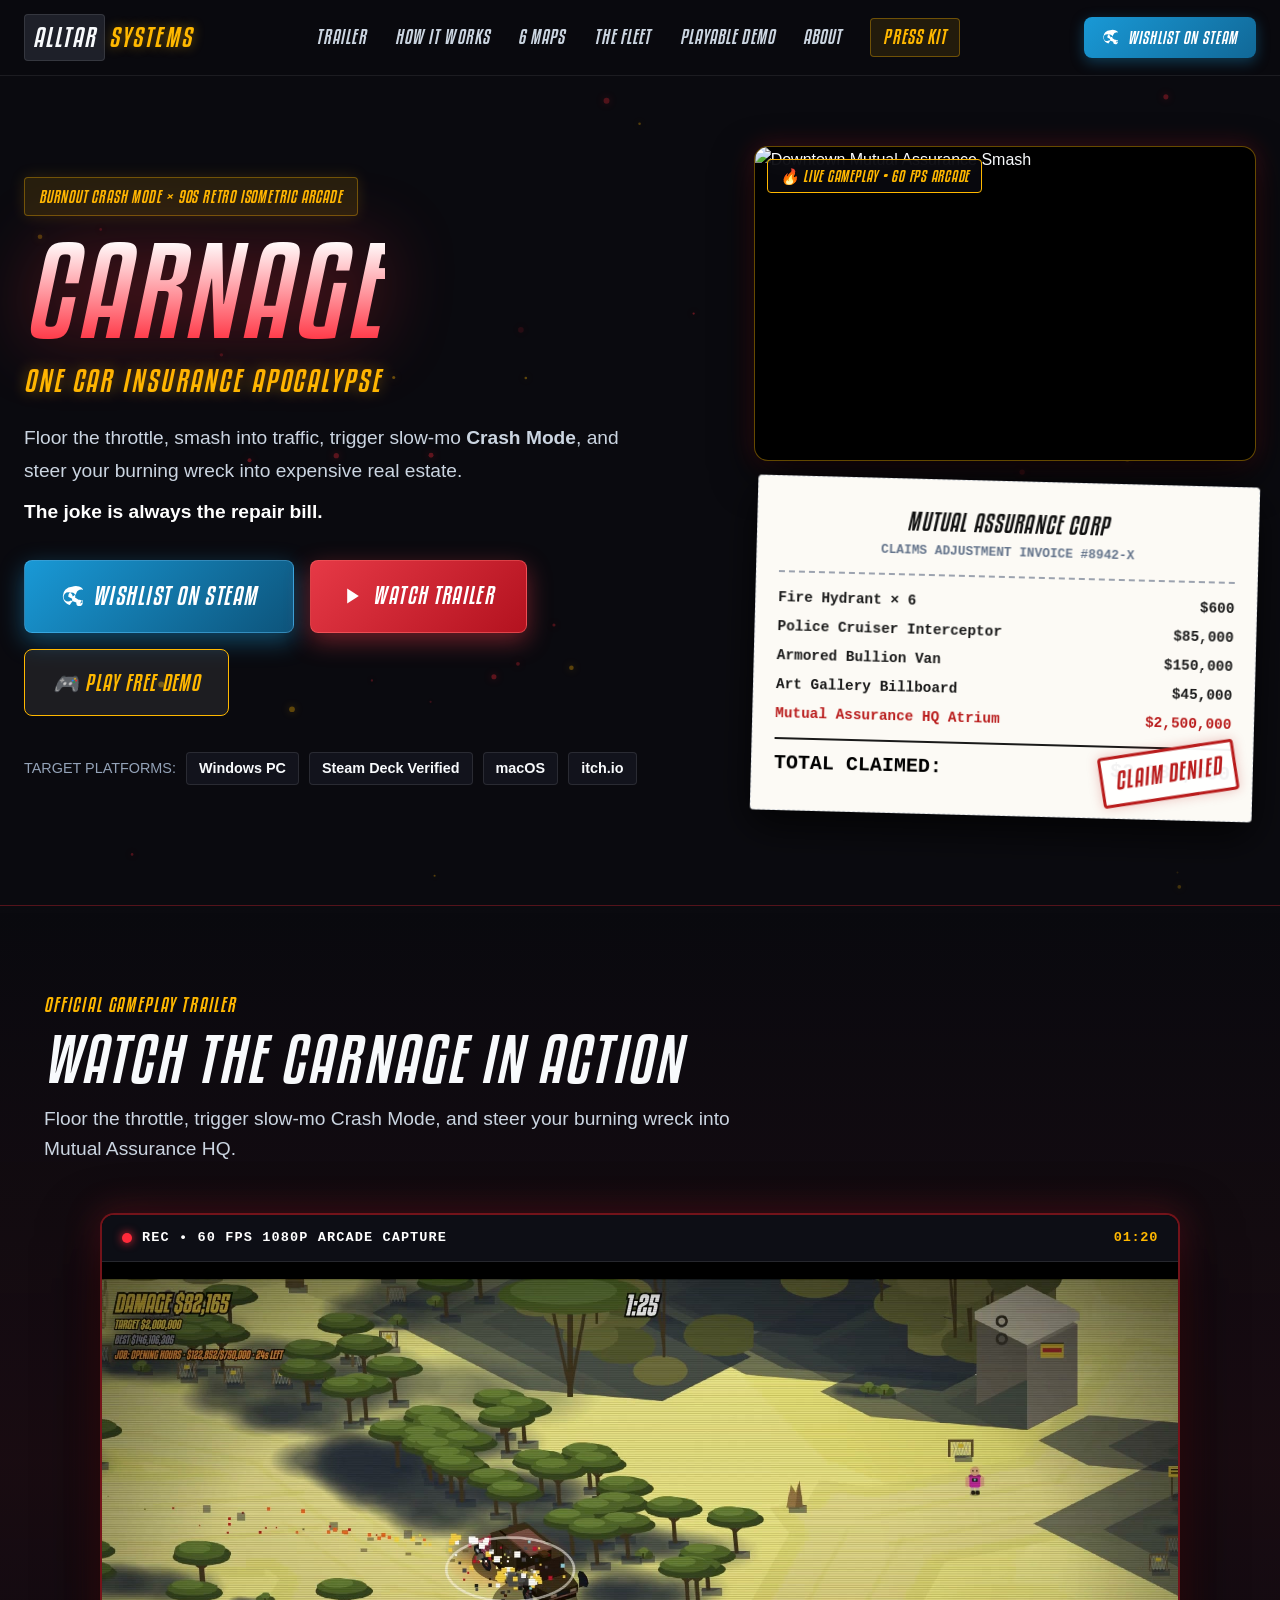
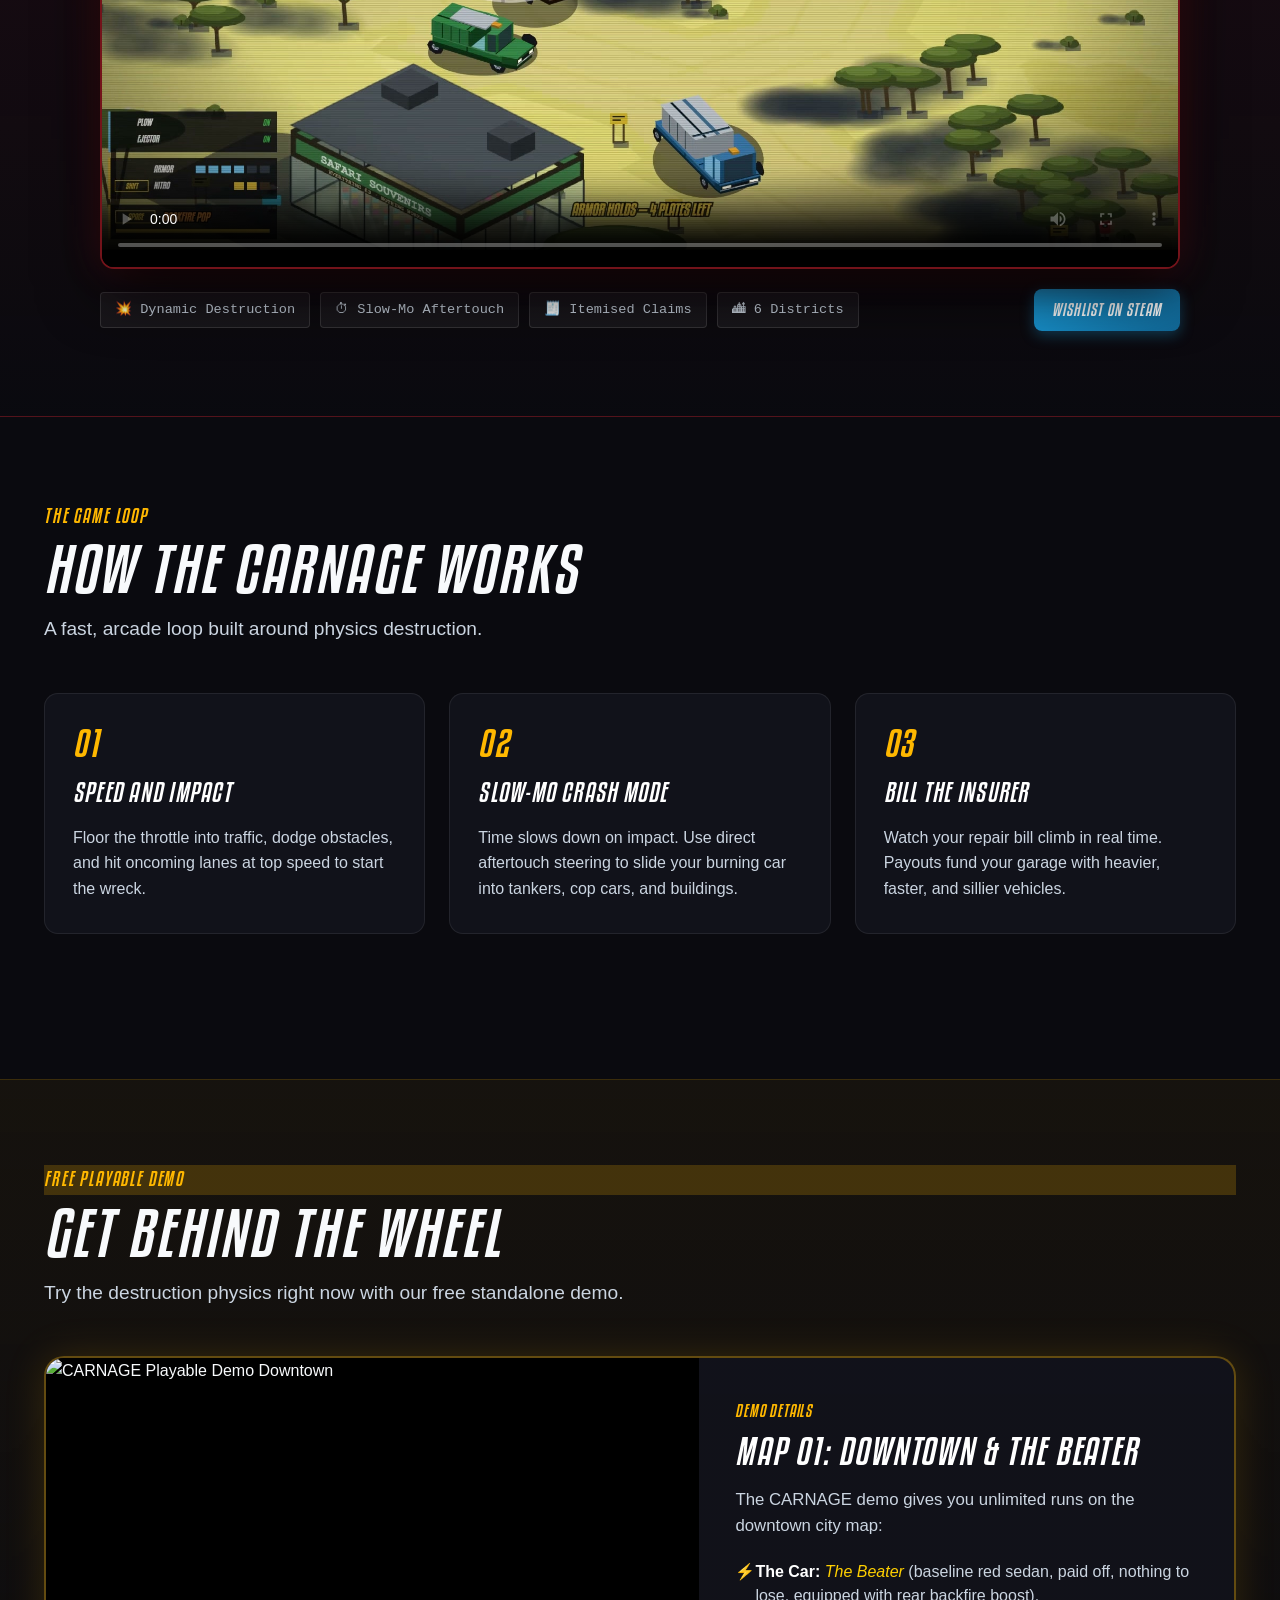
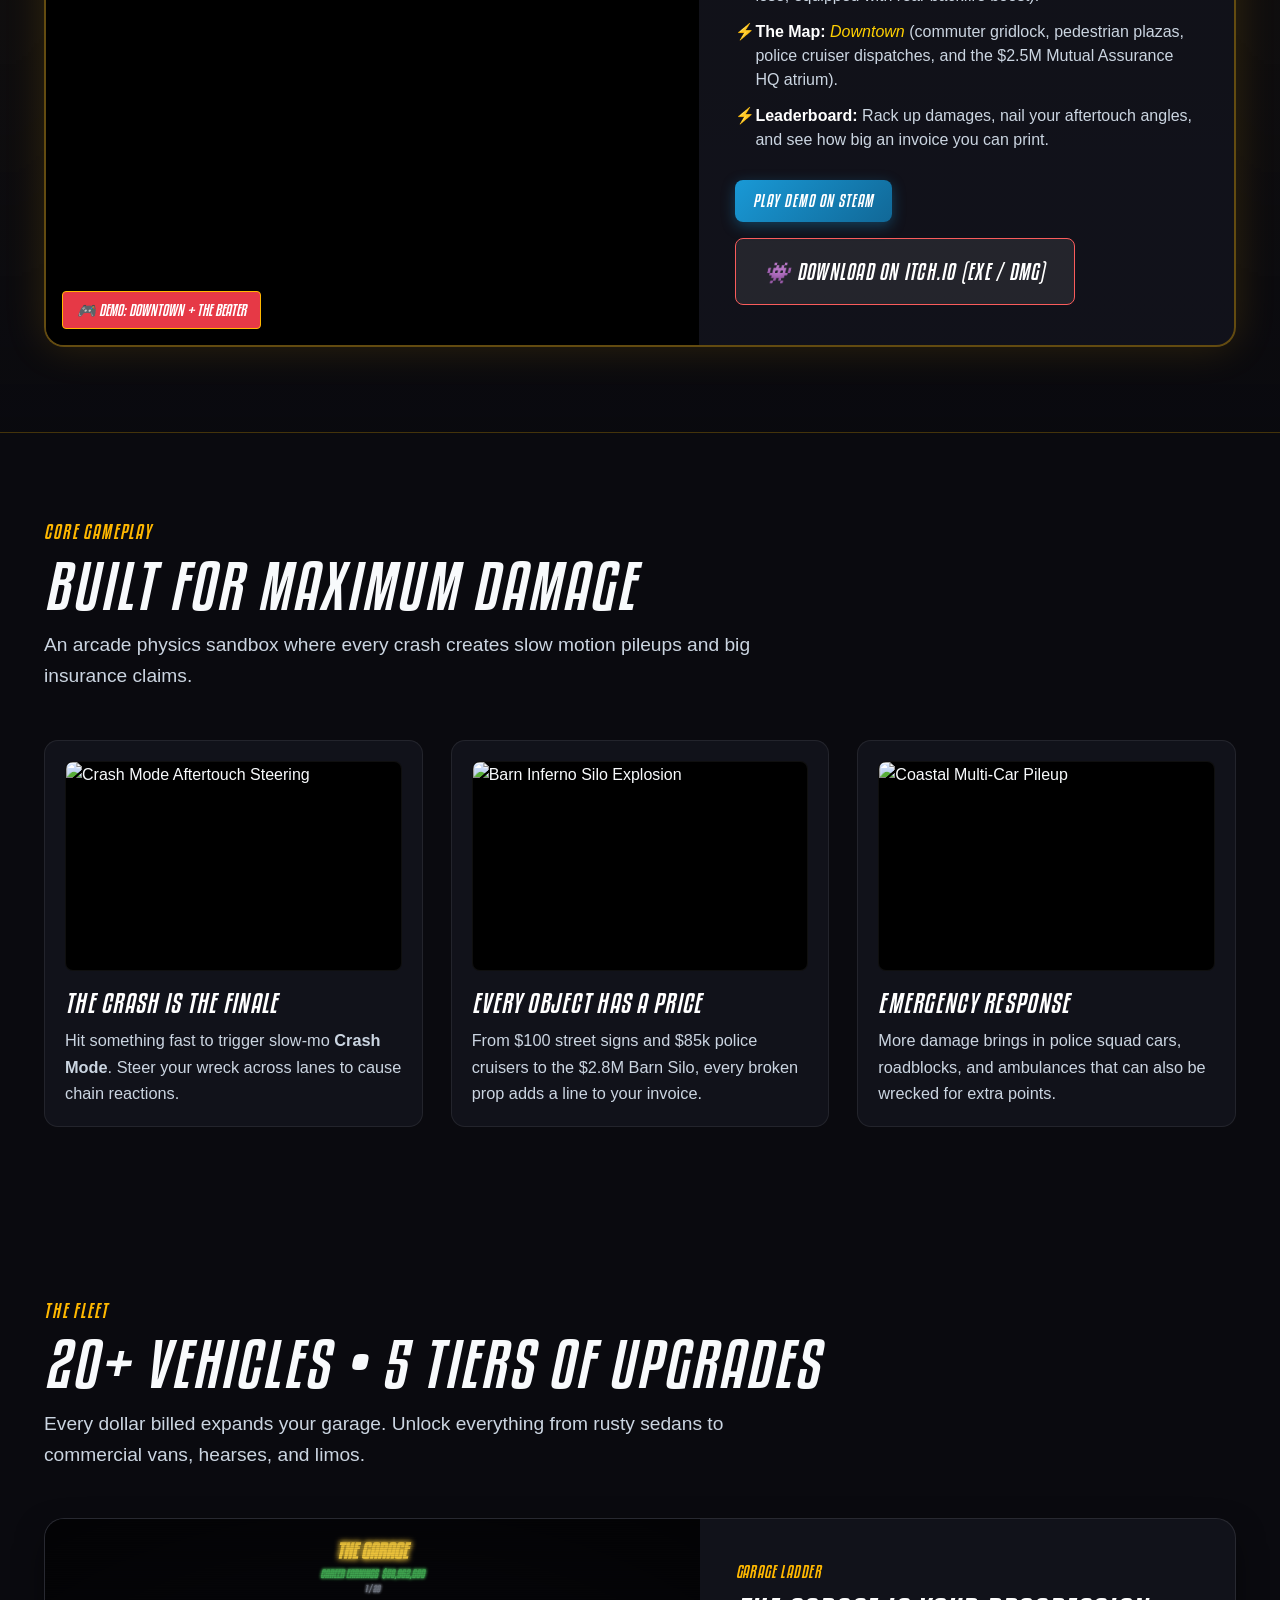
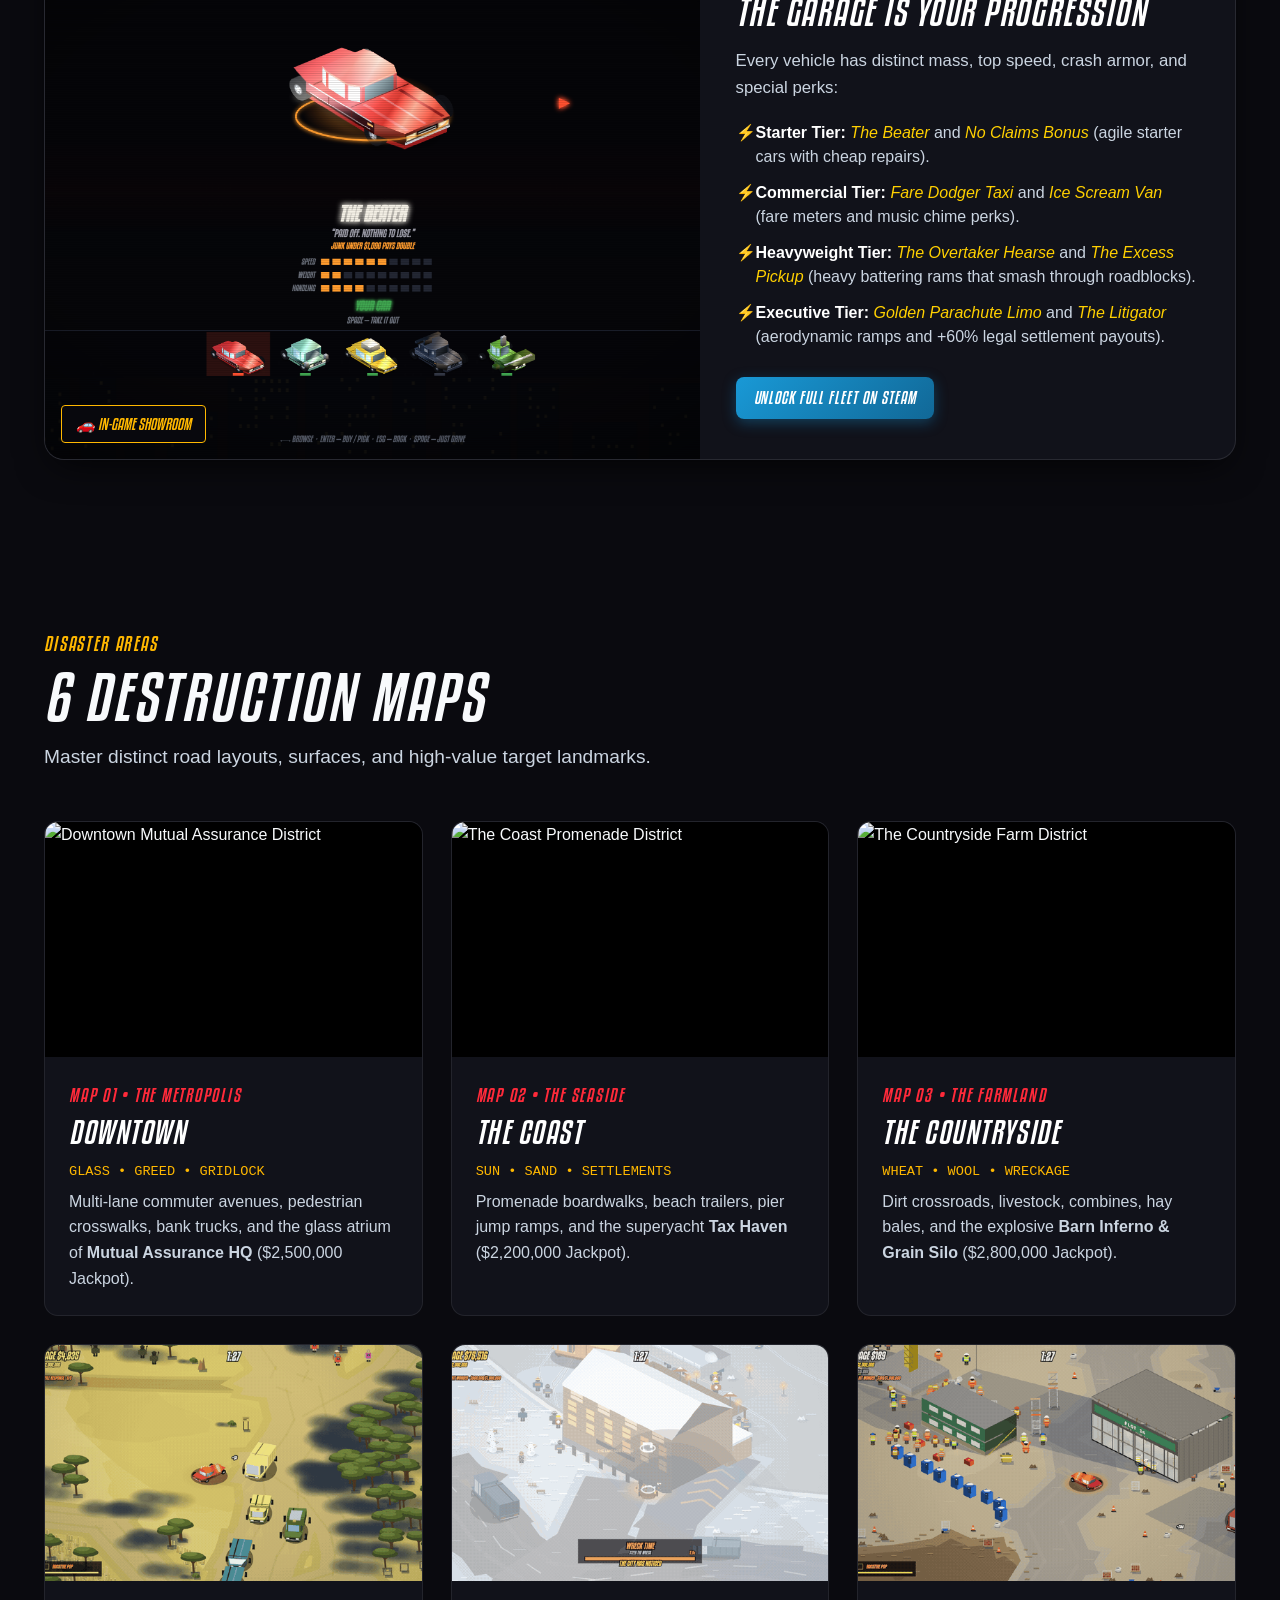
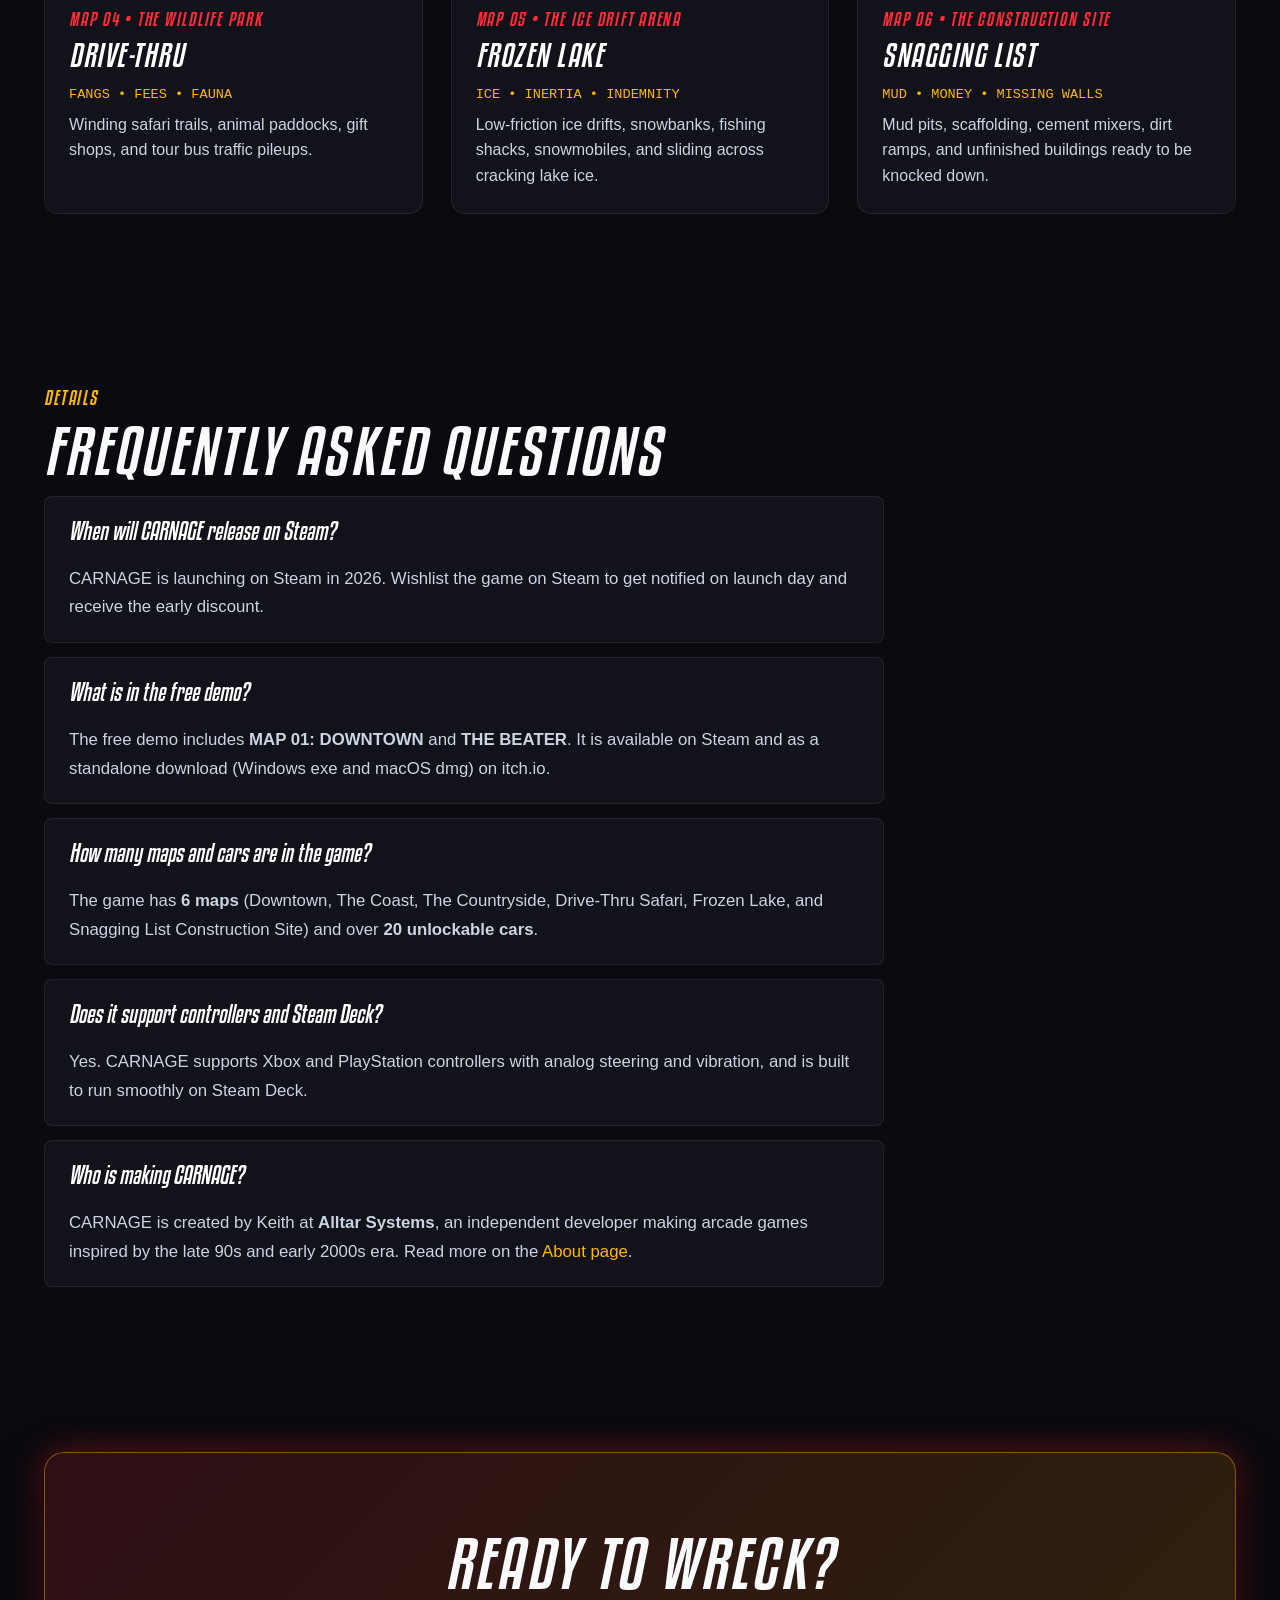
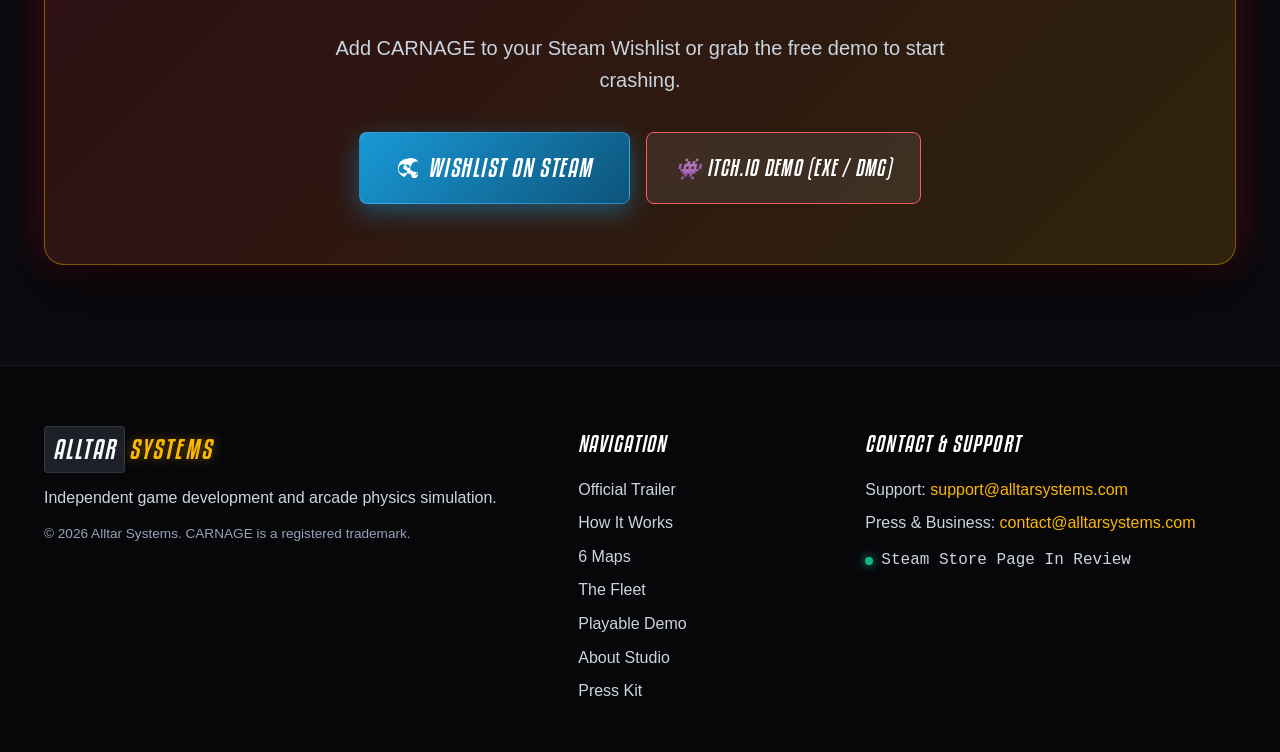
==== commit 08daf289: "Update Steam store and demo links to live CARNAGE App ID 5117390 and add trailer section" ====
--- a/index.html
+++ b/index.html
@@ -32,6 +32,7 @@
       </a>
 
       <nav class="nav-links">
+        <a href="#trailer">Trailer</a>
         <a href="#how-it-works">How It Works</a>
         <a href="#districts">6 Maps</a>
         <a href="#garage">The Fleet</a>
@@ -41,7 +42,7 @@
       </nav>
 
       <div class="nav-cta">
-        <a href="https://store.steampowered.com/app/1288244" target="_blank" rel="noopener" class="btn btn-steam-small">
+        <a href="https://store.steampowered.com/app/5117390/CARNAGE/" target="_blank" rel="noopener" class="btn btn-steam-small">
           <svg class="steam-icon" viewBox="0 0 24 24" width="16" height="16" fill="currentColor">
             <path d="M12 2a10 10 0 0 0-10 10c0 4.7 3.2 8.6 7.6 9.7l2.8-4.1c-.2-.5-.3-1-.3-1.6 0-.3 0-.6.1-.9L8 12.8A3.6 3.6 0 0 1 8 12a3.8 3.8 0 0 1 3.8-3.8c2.1 0 3.8 1.7 3.8 3.8 0 .5-.1 1-.3 1.5l3.9 2.7c.3-.1.6-.2 1-.2 1.9 0 3.5 1.6 3.5 3.5 0 1.9-1.6 3.5-3.5 3.5a3.5 3.5 0 0 1-3.5-3.5v-.3L10.7 17a4.9 4.9 0 0 1-2.9 1 5 5 0 0 1-5-5 5 5 0 0 1 5-5c2.6 0 4.8 2 5 4.6l3.5-2.4c.1-.4.2-.7.4-1.1a5.9 5.9 0 0 1 5.8-4.1 6 6 0 0 1 6 6c0 3.2-2.5 5.8-5.6 6l-2.4 3.5A10 10 0 0 0 12 2z"/>
           </svg>
@@ -66,11 +67,17 @@
         </p>
 
         <div class="hero-actions">
-          <a href="https://store.steampowered.com/app/1288244" target="_blank" rel="noopener" class="btn btn-steam-large">
+          <a href="https://store.steampowered.com/app/5117390/CARNAGE/" target="_blank" rel="noopener" class="btn btn-steam-large">
             <svg class="steam-icon-large" viewBox="0 0 24 24" width="22" height="22" fill="currentColor">
               <path d="M12 2a10 10 0 0 0-10 10c0 4.7 3.2 8.6 7.6 9.7l2.8-4.1c-.2-.5-.3-1-.3-1.6 0-.3 0-.6.1-.9L8 12.8A3.6 3.6 0 0 1 8 12a3.8 3.8 0 0 1 3.8-3.8c2.1 0 3.8 1.7 3.8 3.8 0 .5-.1 1-.3 1.5l3.9 2.7c.3-.1.6-.2 1-.2 1.9 0 3.5 1.6 3.5 3.5 0 1.9-1.6 3.5-3.5 3.5a3.5 3.5 0 0 1-3.5-3.5v-.3L10.7 17a4.9 4.9 0 0 1-2.9 1 5 5 0 0 1-5-5 5 5 0 0 1 5-5c2.6 0 4.8 2 5 4.6l3.5-2.4c.1-.4.2-.7.4-1.1a5.9 5.9 0 0 1 5.8-4.1 6 6 0 0 1 6 6c0 3.2-2.5 5.8-5.6 6l-2.4 3.5A10 10 0 0 0 12 2z"/>
             </svg>
             <span>WISHLIST ON STEAM</span>
+          </a>
+          <a href="#trailer" class="btn btn-trailer">
+            <svg class="play-icon" viewBox="0 0 24 24" width="20" height="20" fill="currentColor">
+              <polygon points="5 3 19 12 5 21 5 3"/>
+            </svg>
+            <span>WATCH TRAILER</span>
           </a>
           <a href="#demo" class="btn btn-secondary" style="border-color: var(--accent-gold); color: var(--accent-gold);">
             🎮 Play Free Demo
@@ -91,6 +98,14 @@
         <div class="hero-gif-card">
           <div class="hero-gif-badge">🔥 LIVE GAMEPLAY • 60 FPS ARCADE</div>
           <img src="assets/gifs/downtown_breaking_glass.gif" alt="Downtown Mutual Assurance Smash" class="hero-gif-img">
+          <a href="#trailer" class="hero-play-overlay" aria-label="Watch Full Trailer">
+            <div class="hero-play-btn-circle">
+              <svg viewBox="0 0 24 24" width="28" height="28" fill="currentColor">
+                <polygon points="6 4 20 12 6 20 6 4"/>
+              </svg>
+            </div>
+            <span class="hero-play-label">WATCH TRAILER (1:20)</span>
+          </a>
         </div>
 
         <!-- Receipt Hologram Widget -->
@@ -109,6 +124,45 @@
             <div class="receipt-line total"><span>TOTAL CLAIMED:</span><span>$2,780,600</span></div>
           </div>
           <div class="receipt-stamp">CLAIM DENIED</div>
+        </div>
+      </div>
+    </section>
+
+    <!-- Official Gameplay Trailer Section -->
+    <section class="section trailer-section" id="trailer">
+      <div class="container">
+        <div class="section-badge">OFFICIAL GAMEPLAY TRAILER</div>
+        <h2 class="section-title">WATCH THE CARNAGE IN ACTION</h2>
+        <p class="section-subtitle">Floor the throttle, trigger slow-mo Crash Mode, and steer your burning wreck into Mutual Assurance HQ.</p>
+
+        <div class="trailer-container">
+          <div class="trailer-frame">
+            <div class="trailer-top-bar">
+              <div class="trailer-rec-indicator">
+                <span class="rec-dot"></span>
+                <span class="rec-text">REC • 60 FPS 1080P ARCADE CAPTURE</span>
+              </div>
+              <div class="trailer-duration">01:20</div>
+            </div>
+            <video id="main-trailer" class="trailer-video" controls preload="metadata" poster="assets/trailer_poster.jpg" playsinline>
+              <source src="assets/videos/carnage_trailer.mp4" type="video/mp4">
+              Your browser does not support the video tag.
+            </video>
+          </div>
+
+          <div class="trailer-footer-bar">
+            <div class="trailer-feature-pills">
+              <span class="trailer-pill">💥 Dynamic Destruction</span>
+              <span class="trailer-pill">⏱ Slow-Mo Aftertouch</span>
+              <span class="trailer-pill">🧾 Itemised Claims</span>
+              <span class="trailer-pill">🏙 6 Districts</span>
+            </div>
+            <div class="trailer-cta">
+              <a href="https://store.steampowered.com/app/5117390/CARNAGE/" target="_blank" rel="noopener" class="btn btn-steam-small">
+                Wishlist on Steam
+              </a>
+            </div>
+          </div>
         </div>
       </div>
     </section>
@@ -168,7 +222,7 @@
             </ul>
 
             <div style="display: flex; gap: 16px; margin-top: 24px; flex-wrap: wrap;">
-              <a href="https://store.steampowered.com/app/1288244" target="_blank" rel="noopener" class="btn btn-steam-small">
+              <a href="https://store.steampowered.com/app/5117390/CARNAGE/" target="_blank" rel="noopener" class="btn btn-steam-small">
                 Play Demo on Steam
               </a>
               <a href="https://alltarsystems.itch.io/carnage" target="_blank" rel="noopener" class="btn btn-secondary" style="border-color: #fa5c5c; color: #fff;">
@@ -240,7 +294,7 @@
             </ul>
 
             <div class="garage-cta-row">
-              <a href="https://store.steampowered.com/app/1288244" target="_blank" rel="noopener" class="btn btn-steam-small">
+              <a href="https://store.steampowered.com/app/5117390/CARNAGE/" target="_blank" rel="noopener" class="btn btn-steam-small">
                 Unlock Full Fleet on Steam
               </a>
             </div>
@@ -390,7 +444,7 @@
           <h2>READY TO WRECK?</h2>
           <p>Add CARNAGE to your Steam Wishlist or grab the free demo to start crashing.</p>
           <div style="display: flex; gap: 16px; justify-content: center; flex-wrap: wrap;">
-            <a href="https://store.steampowered.com/app/1288244" target="_blank" rel="noopener" class="btn btn-steam-large">
+            <a href="https://store.steampowered.com/app/5117390/CARNAGE/" target="_blank" rel="noopener" class="btn btn-steam-large">
               <svg class="steam-icon-large" viewBox="0 0 24 24" width="22" height="22" fill="currentColor">
                 <path d="M12 2a10 10 0 0 0-10 10c0 4.7 3.2 8.6 7.6 9.7l2.8-4.1c-.2-.5-.3-1-.3-1.6 0-.3 0-.6.1-.9L8 12.8A3.6 3.6 0 0 1 8 12a3.8 3.8 0 0 1 3.8-3.8c2.1 0 3.8 1.7 3.8 3.8 0 .5-.1 1-.3 1.5l3.9 2.7c.3-.1.6-.2 1-.2 1.9 0 3.5 1.6 3.5 3.5 0 1.9-1.6 3.5-3.5 3.5a3.5 3.5 0 0 1-3.5-3.5v-.3L10.7 17a4.9 4.9 0 0 1-2.9 1 5 5 0 0 1-5-5 5 5 0 0 1 5-5c2.6 0 4.8 2 5 4.6l3.5-2.4c.1-.4.2-.7.4-1.1a5.9 5.9 0 0 1 5.8-4.1 6 6 0 0 1 6 6c0 3.2-2.5 5.8-5.6 6l-2.4 3.5A10 10 0 0 0 12 2z"/>
               </svg>
@@ -418,6 +472,7 @@
 
       <div class="footer-links">
         <h4>Navigation</h4>
+        <a href="#trailer">Official Trailer</a>
         <a href="#how-it-works">How It Works</a>
         <a href="#districts">6 Maps</a>
         <a href="#garage">The Fleet</a>
--- a/styles.css
+++ b/styles.css
@@ -248,6 +248,29 @@
   transform: translateY(-3px);
 }
 
+.btn-trailer {
+  background: linear-gradient(135deg, #e63946 0%, #b3121f 100%);
+  color: #fff;
+  padding: 16px 32px;
+  font-size: 1.4rem;
+  border-radius: var(--radius-md);
+  box-shadow: 0 8px 25px rgba(230, 57, 70, 0.45);
+  border: 1px solid rgba(255, 107, 107, 0.5);
+  display: inline-flex;
+  align-items: center;
+  gap: 10px;
+}
+
+.btn-trailer:hover {
+  background: linear-gradient(135deg, #ff4757 0%, #c01422 100%);
+  box-shadow: 0 10px 30px rgba(255, 42, 58, 0.7);
+  transform: translateY(-3px);
+}
+
+.btn-trailer svg {
+  flex-shrink: 0;
+}
+
 /* ==========================================================================
    Hero Section
    ========================================================================== */
@@ -385,6 +408,61 @@
   padding: 4px 12px;
   border-radius: var(--radius-sm);
   letter-spacing: 0.05em;
+}
+
+.hero-play-overlay {
+  position: absolute;
+  inset: 0;
+  display: flex;
+  flex-direction: column;
+  align-items: center;
+  justify-content: center;
+  gap: 12px;
+  background: rgba(0, 0, 0, 0.45);
+  opacity: 0;
+  transition: opacity 0.25s ease;
+  cursor: pointer;
+  text-decoration: none;
+}
+
+.hero-gif-card:hover .hero-play-overlay {
+  opacity: 1;
+}
+
+.hero-play-btn-circle {
+  width: 64px;
+  height: 64px;
+  border-radius: 50%;
+  background: rgba(255, 42, 58, 0.92);
+  border: 2px solid #ffffff;
+  display: flex;
+  align-items: center;
+  justify-content: center;
+  box-shadow: 0 0 30px rgba(255, 42, 58, 0.85);
+  transform: scale(0.92);
+  transition: transform 0.2s ease, background-color 0.2s ease;
+}
+
+.hero-play-btn-circle svg {
+  margin-left: 4px;
+  fill: #fff;
+}
+
+.hero-gif-card:hover .hero-play-btn-circle {
+  transform: scale(1.08);
+}
+
+.hero-play-label {
+  font-family: var(--font-display);
+  font-style: italic;
+  color: #fff;
+  font-size: 1.15rem;
+  letter-spacing: 0.08em;
+  background: rgba(10, 10, 15, 0.88);
+  padding: 5px 16px;
+  border-radius: var(--radius-sm);
+  border: 1px solid rgba(255, 255, 255, 0.25);
+  text-shadow: 0 2px 4px rgba(0,0,0,0.8);
 }
 
 /* Receipt Hologram */
@@ -465,6 +543,108 @@
 }
 
 /* ==========================================================================
+   Official Gameplay Trailer Section
+   ========================================================================== */
+.trailer-section {
+  padding: 85px 0;
+  background: linear-gradient(180deg, rgba(10, 10, 15, 0.8) 0%, rgba(26, 12, 18, 0.95) 50%, rgba(10, 10, 15, 0.85) 100%);
+  border-top: 1px solid rgba(255, 42, 58, 0.3);
+  border-bottom: 1px solid rgba(255, 42, 58, 0.3);
+  position: relative;
+}
+
+.trailer-container {
+  max-width: 1080px;
+  margin: 36px auto 0;
+}
+
+.trailer-frame {
+  position: relative;
+  background: #000;
+  border-radius: var(--radius-lg);
+  overflow: hidden;
+  border: 2px solid rgba(255, 42, 58, 0.45);
+  box-shadow: 0 20px 60px rgba(0, 0, 0, 0.9), 0 0 35px rgba(255, 42, 58, 0.3);
+}
+
+.trailer-top-bar {
+  display: flex;
+  align-items: center;
+  justify-content: space-between;
+  padding: 12px 20px;
+  background: rgba(14, 15, 22, 0.96);
+  border-bottom: 1px solid rgba(255, 255, 255, 0.1);
+  font-family: var(--font-mono);
+  font-size: 0.85rem;
+}
+
+.trailer-rec-indicator {
+  display: flex;
+  align-items: center;
+  gap: 10px;
+  color: var(--text-muted);
+}
+
+.rec-dot {
+  width: 10px;
+  height: 10px;
+  border-radius: 50%;
+  background: var(--accent-red);
+  box-shadow: 0 0 10px var(--accent-red);
+  animation: pulse-red 1.5s infinite;
+}
+
+@keyframes pulse-red {
+  0%, 100% { opacity: 1; transform: scale(1); }
+  50% { opacity: 0.35; transform: scale(0.85); }
+}
+
+.rec-text {
+  font-weight: 700;
+  letter-spacing: 0.08em;
+  color: #fff;
+}
+
+.trailer-duration {
+  color: var(--accent-gold);
+  font-weight: 700;
+  letter-spacing: 0.05em;
+}
+
+.trailer-video {
+  width: 100%;
+  display: block;
+  aspect-ratio: 16 / 9;
+  background: #000;
+  outline: none;
+}
+
+.trailer-footer-bar {
+  display: flex;
+  align-items: center;
+  justify-content: space-between;
+  margin-top: 20px;
+  flex-wrap: wrap;
+  gap: 16px;
+}
+
+.trailer-feature-pills {
+  display: flex;
+  flex-wrap: wrap;
+  gap: 10px;
+}
+
+.trailer-pill {
+  font-family: var(--font-mono);
+  font-size: 0.85rem;
+  background: rgba(255, 255, 255, 0.05);
+  border: 1px solid rgba(255, 255, 255, 0.12);
+  padding: 6px 14px;
+  border-radius: var(--radius-sm);
+  color: var(--text-muted);
+}
+
+/* ==========================================================================
    Section Global Headers
    ========================================================================== */
 .section {
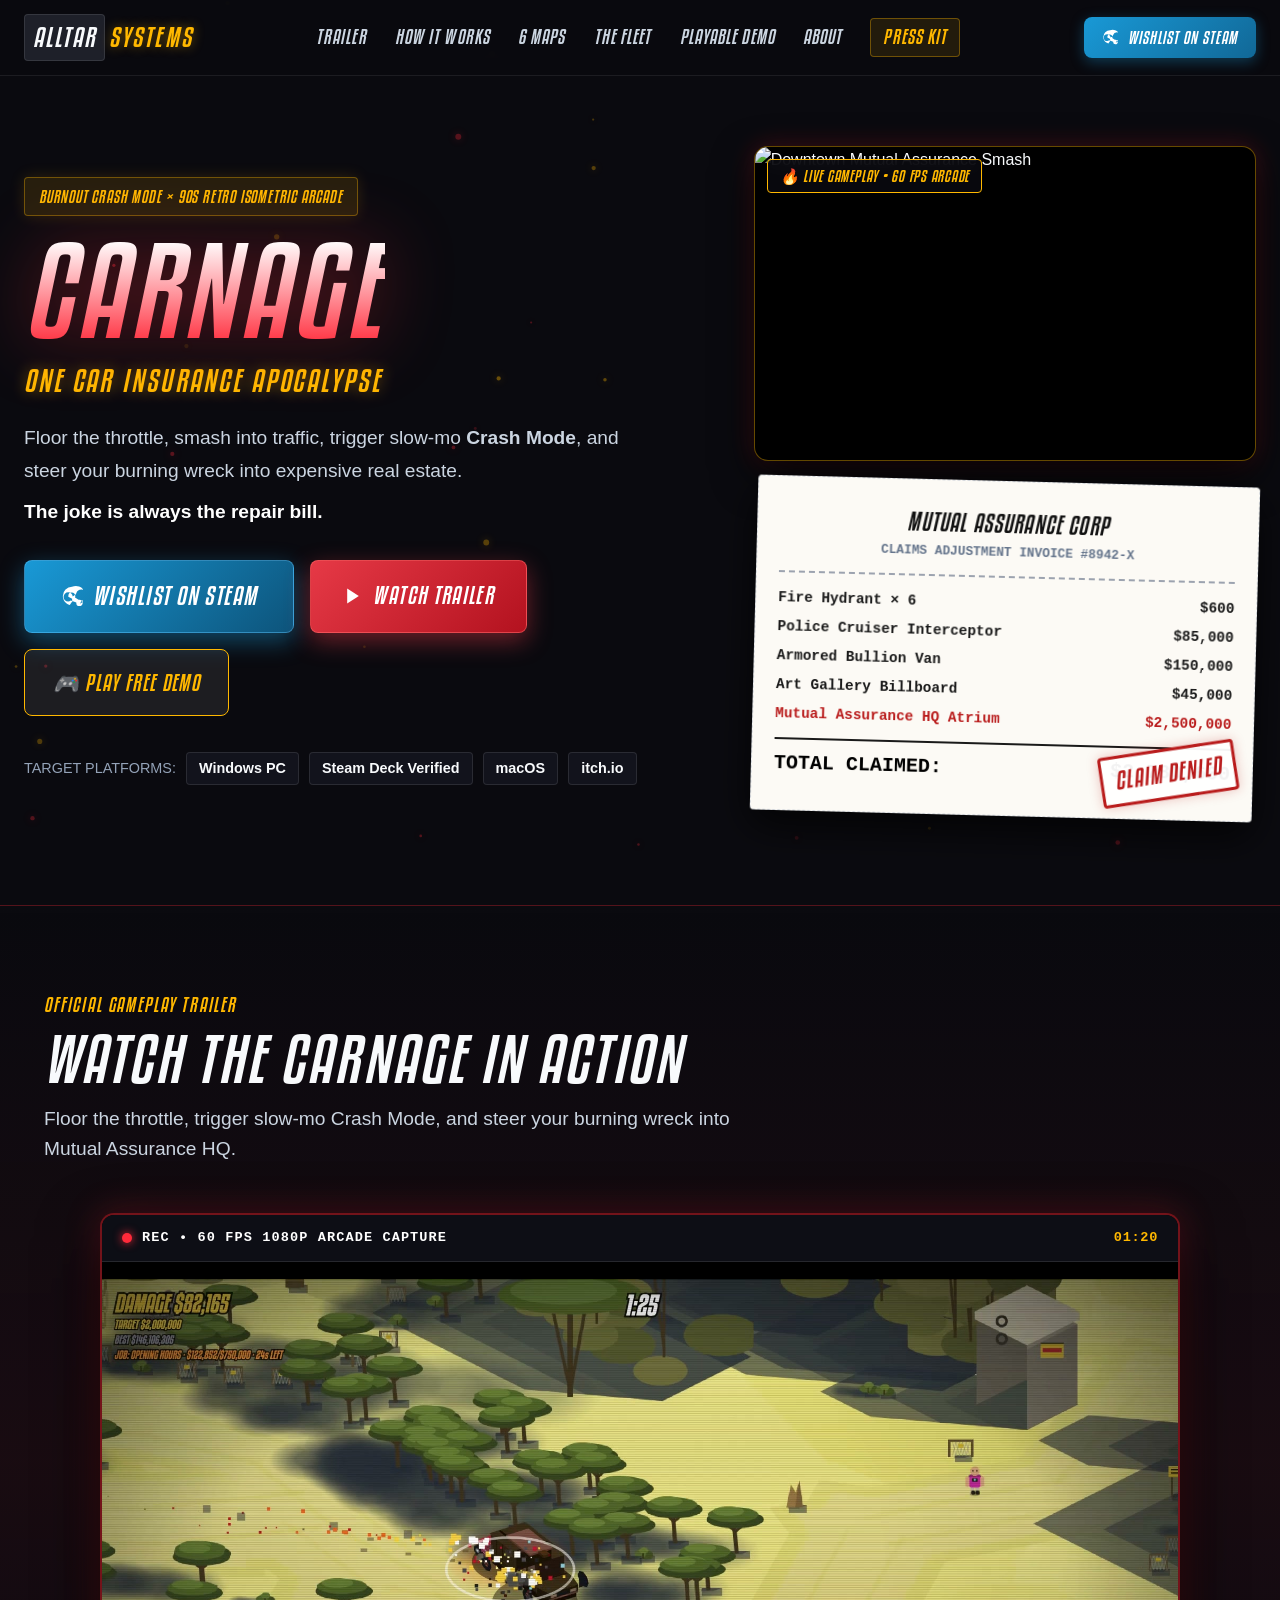
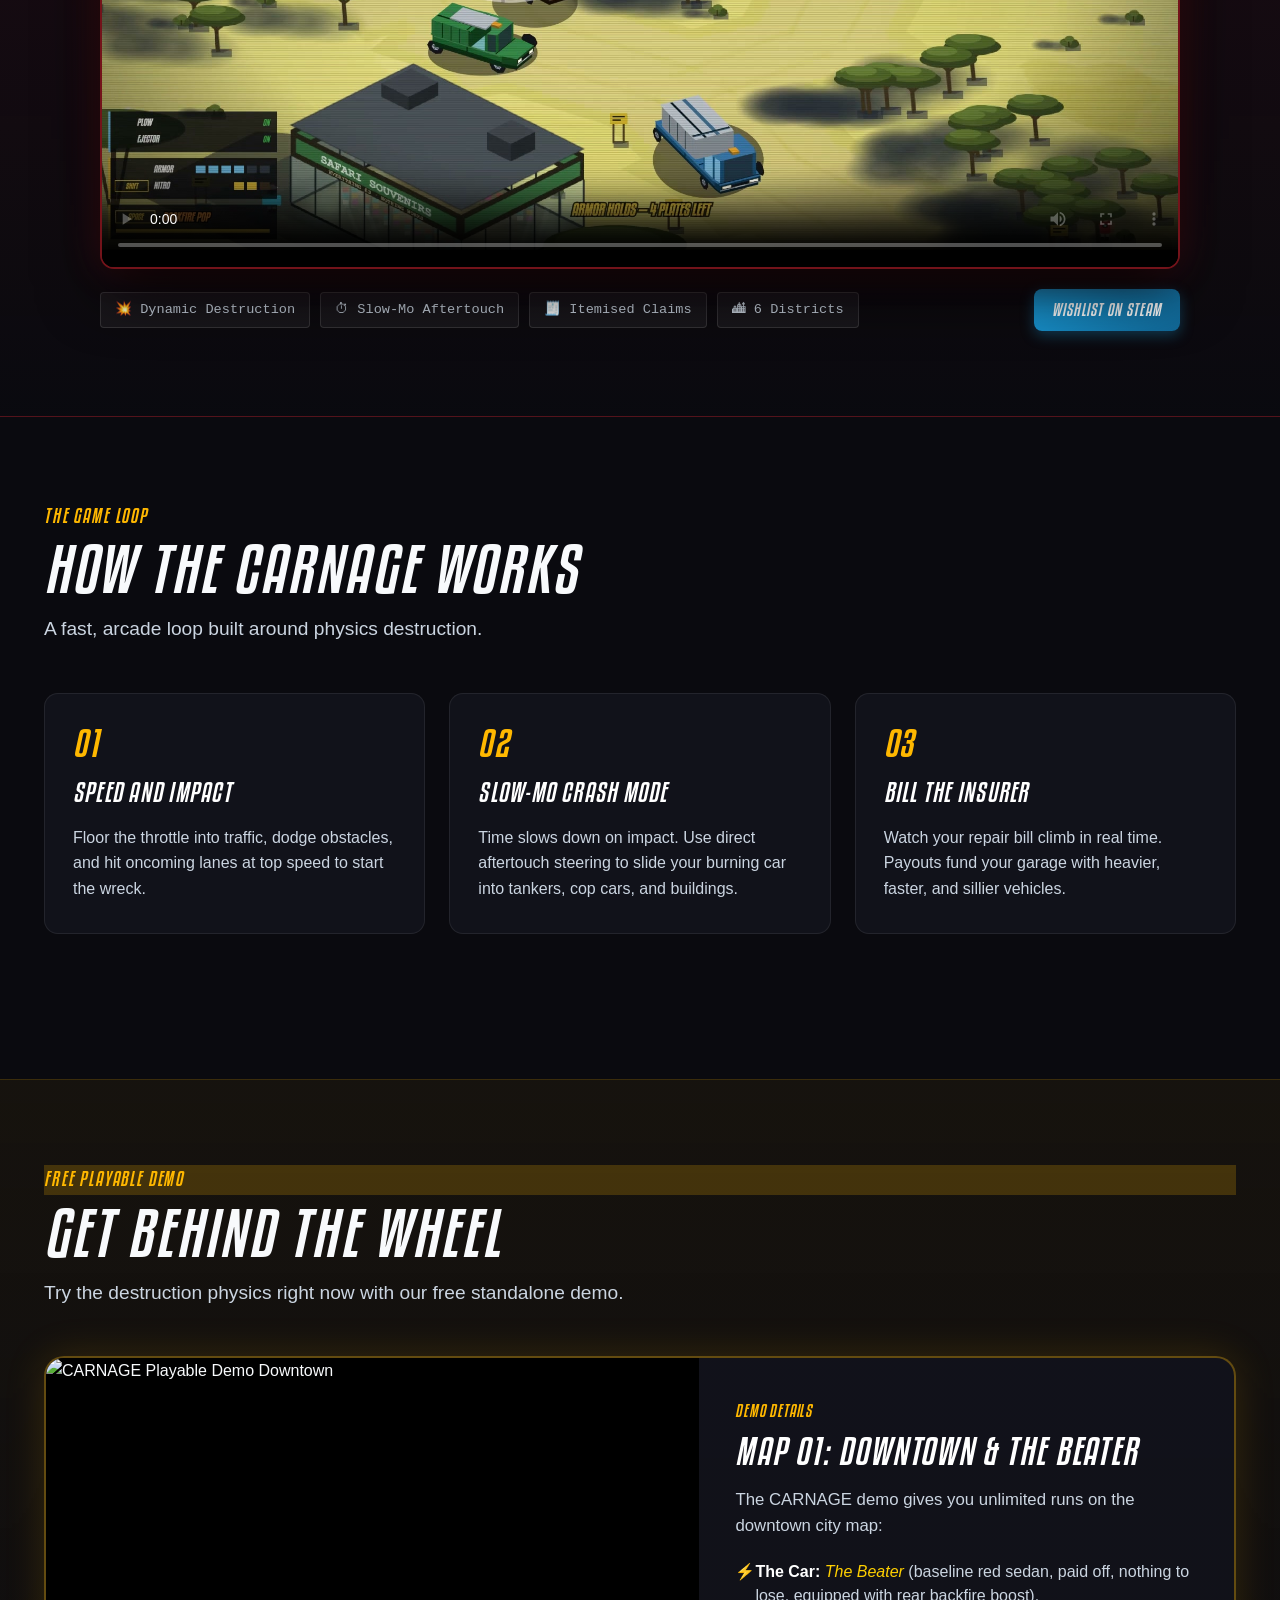
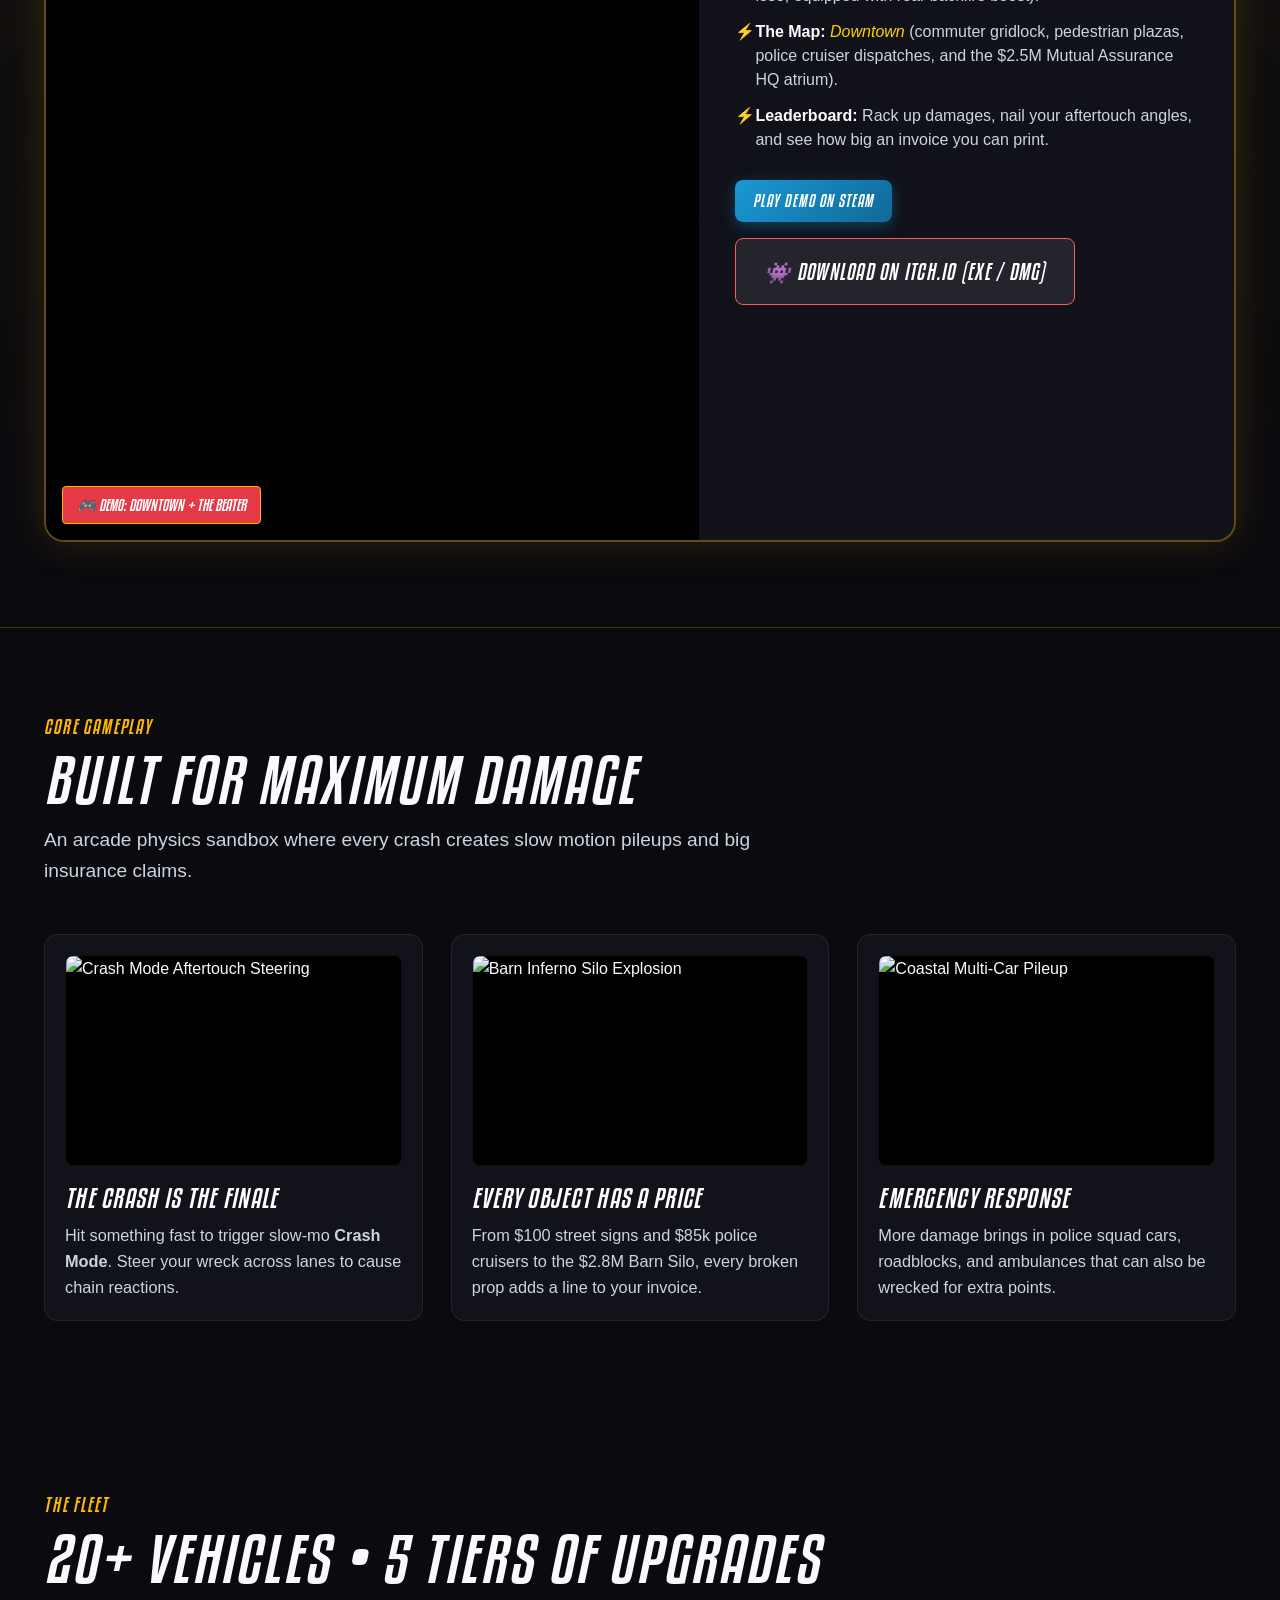
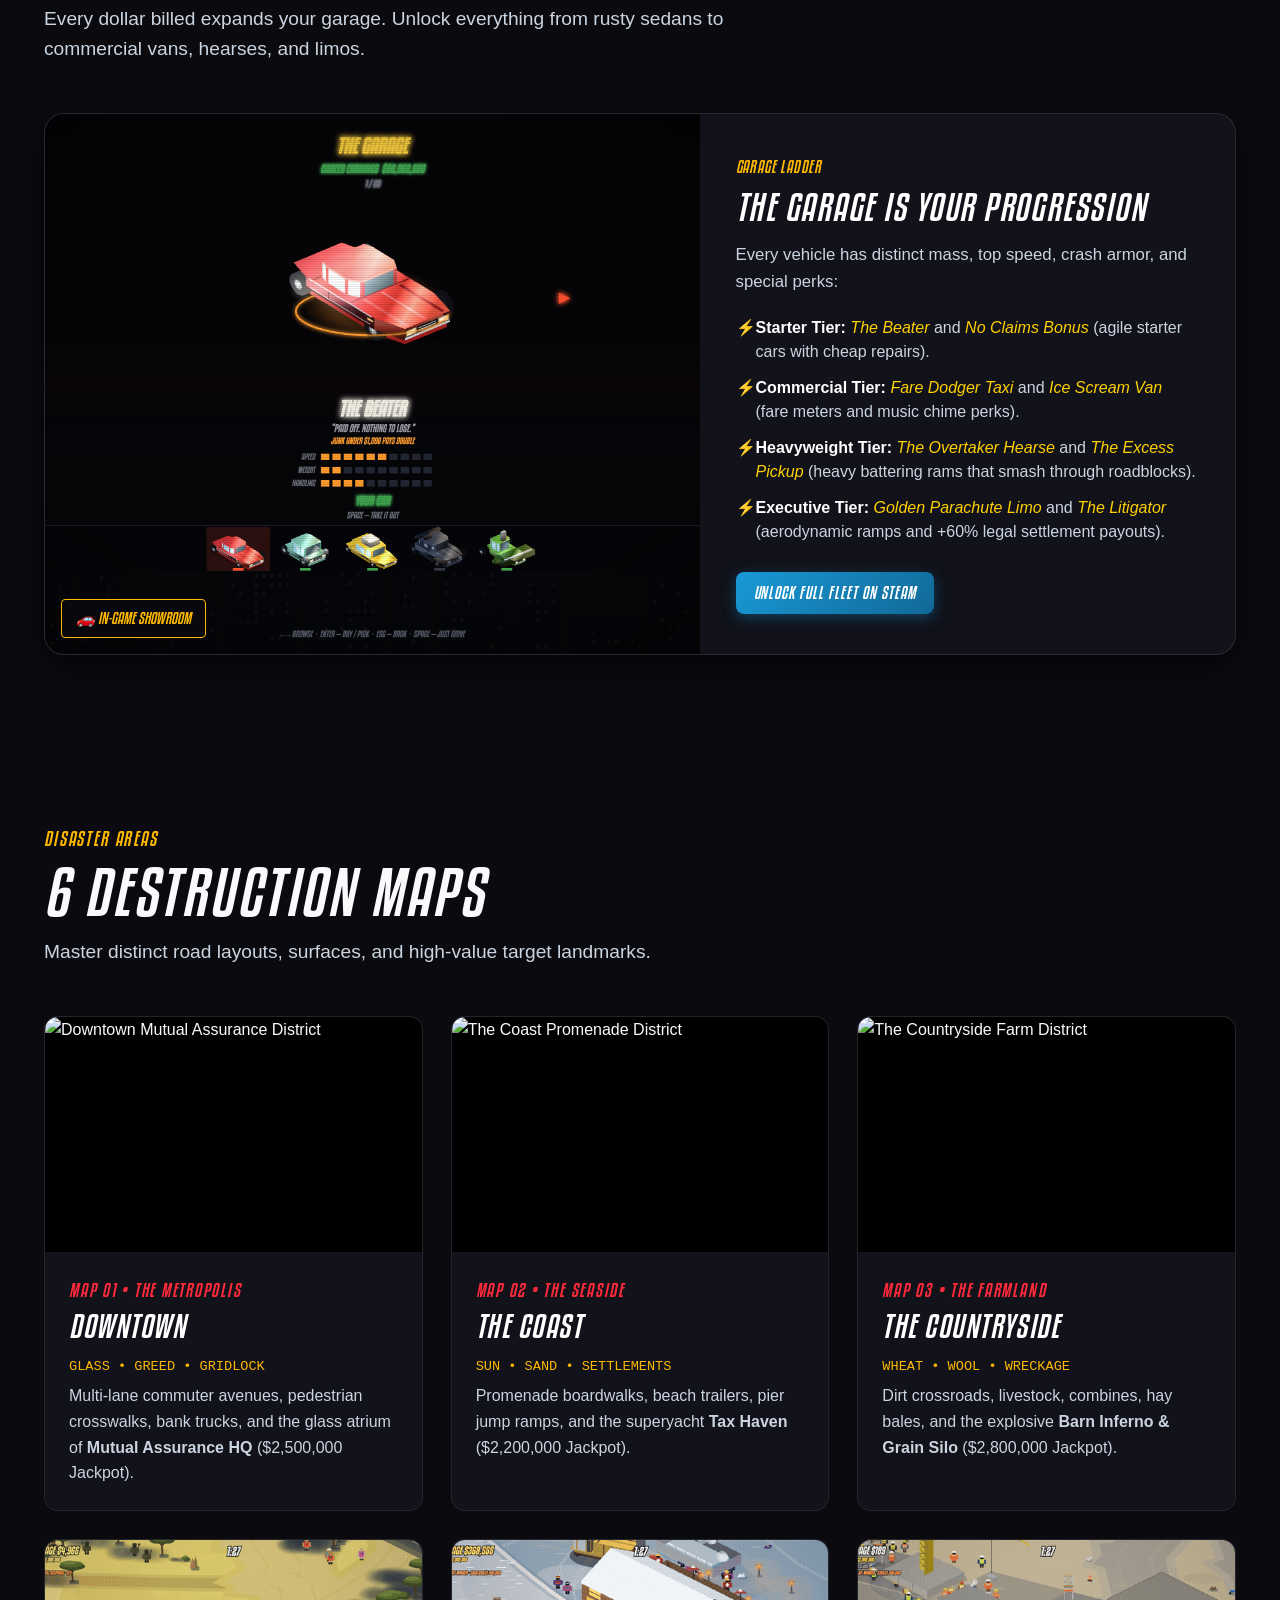
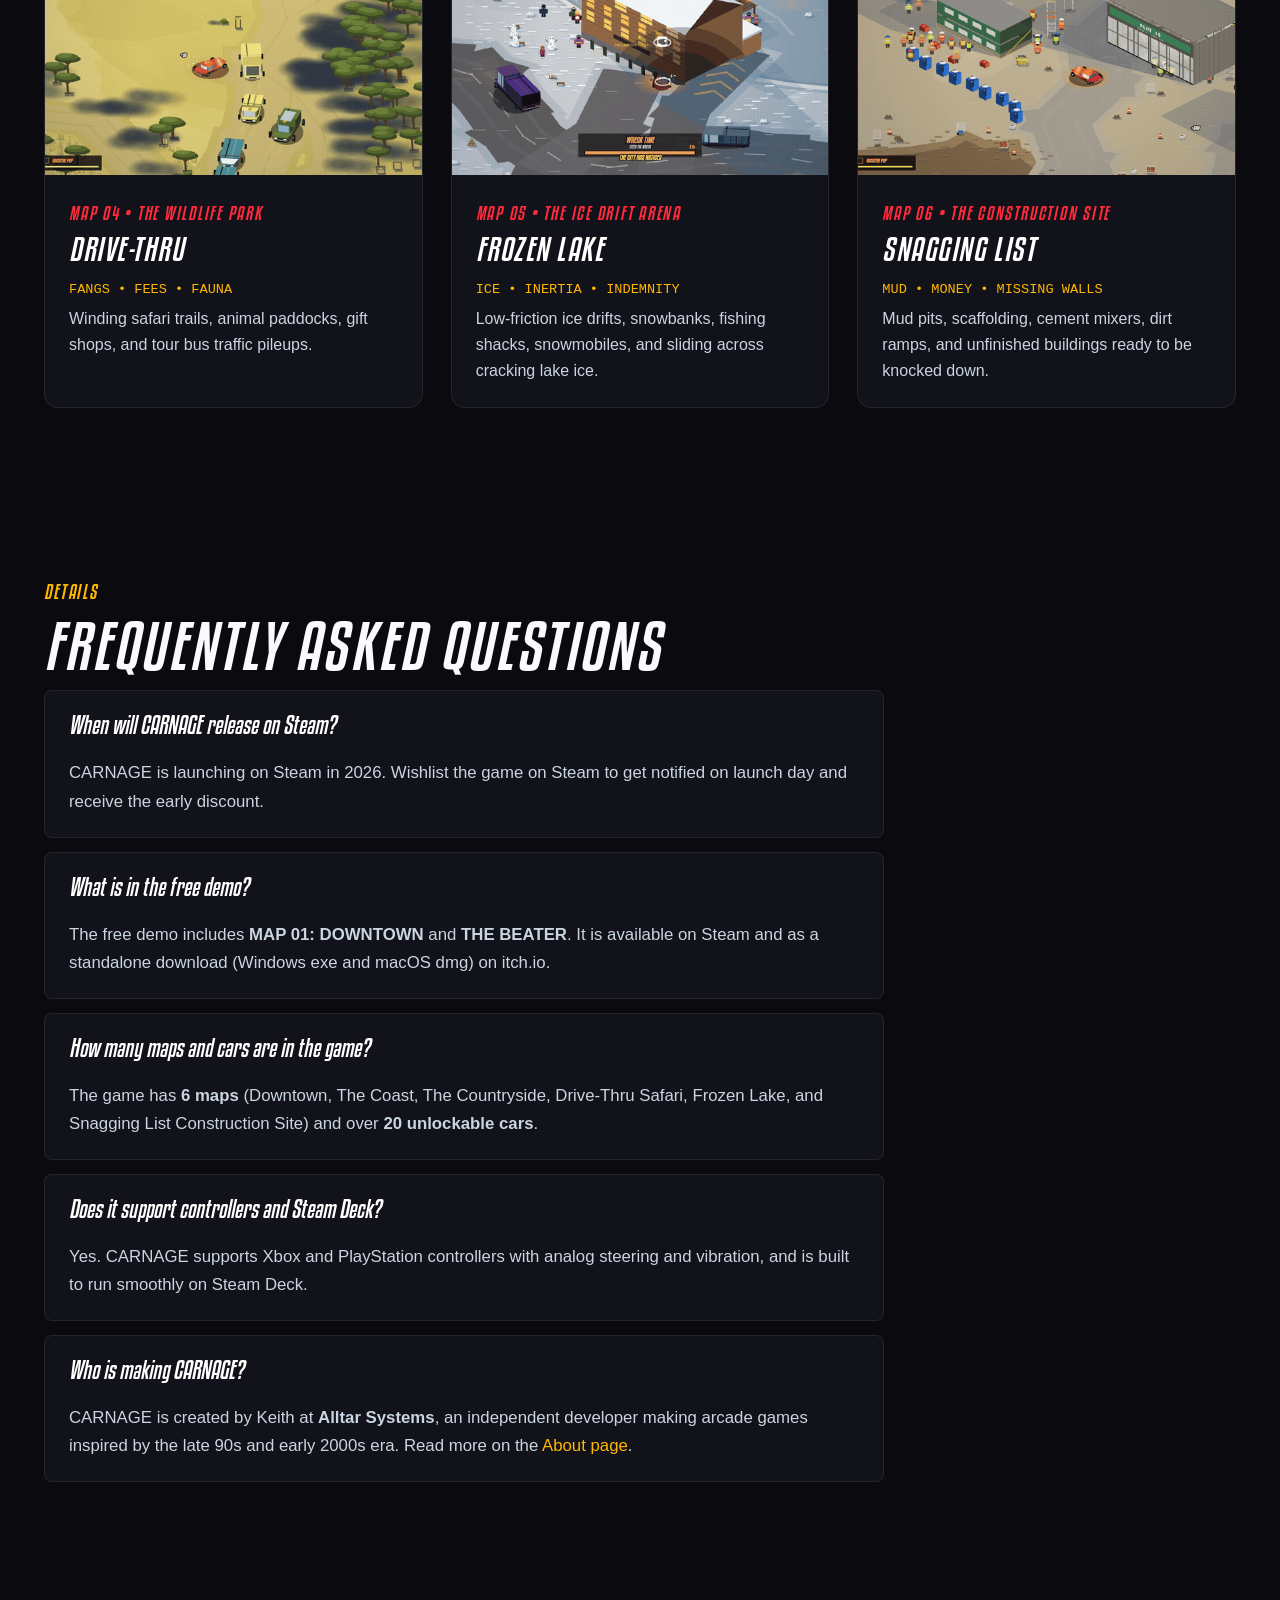
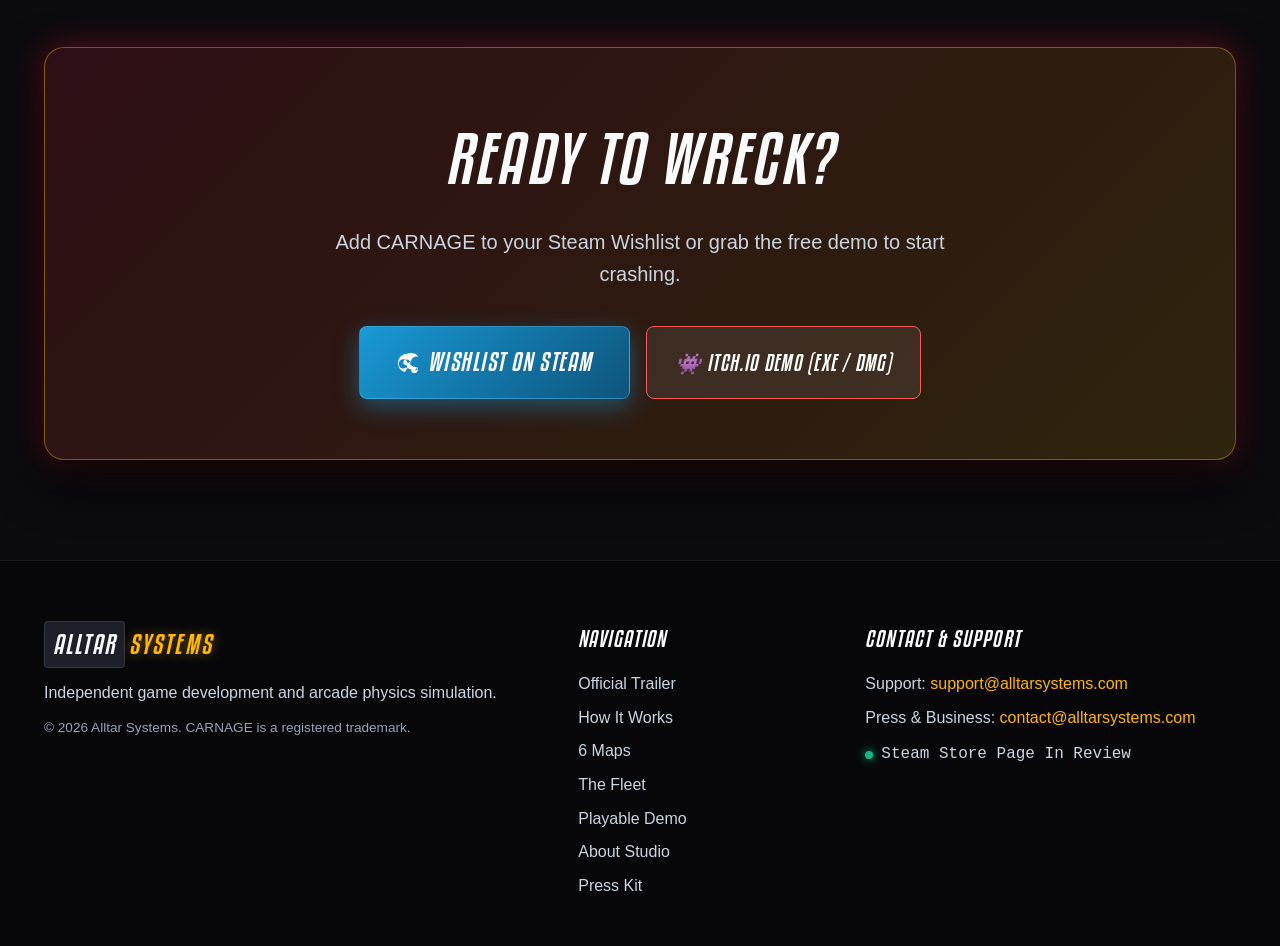
==== commit 9260cb9e: "Add itch.io playable demo embed widget and update demo links" ====
--- a/index.html
+++ b/index.html
@@ -225,9 +225,13 @@
               <a href="https://store.steampowered.com/app/5117390/CARNAGE/" target="_blank" rel="noopener" class="btn btn-steam-small">
                 Play Demo on Steam
               </a>
-              <a href="https://alltarsystems.itch.io/carnage" target="_blank" rel="noopener" class="btn btn-secondary" style="border-color: #fa5c5c; color: #fff;">
+              <a href="https://alltarsystems.itch.io/carnage-playable-demo" target="_blank" rel="noopener" class="btn btn-secondary" style="border-color: #fa5c5c; color: #fff;">
                 👾 Download on itch.io (exe / dmg)
               </a>
+            </div>
+
+            <div class="itch-embed-wrap" style="margin-top: 20px;">
+              <iframe frameborder="0" src="https://itch.io/embed/4958405" width="552" height="167" style="max-width: 100%; border-radius: 8px;"><a href="https://alltarsystems.itch.io/carnage-playable-demo">CARNAGE (Playable Demo) by CARNAGE</a></iframe>
             </div>
           </div>
         </div>
@@ -450,7 +454,7 @@
               </svg>
               <span>WISHLIST ON STEAM</span>
             </a>
-            <a href="https://alltarsystems.itch.io/carnage" target="_blank" rel="noopener" class="btn btn-secondary" style="border-color: #fa5c5c; color: #fff;">
+            <a href="https://alltarsystems.itch.io/carnage-playable-demo" target="_blank" rel="noopener" class="btn btn-secondary" style="border-color: #fa5c5c; color: #fff;">
               👾 itch.io Demo (exe / dmg)
             </a>
           </div>
